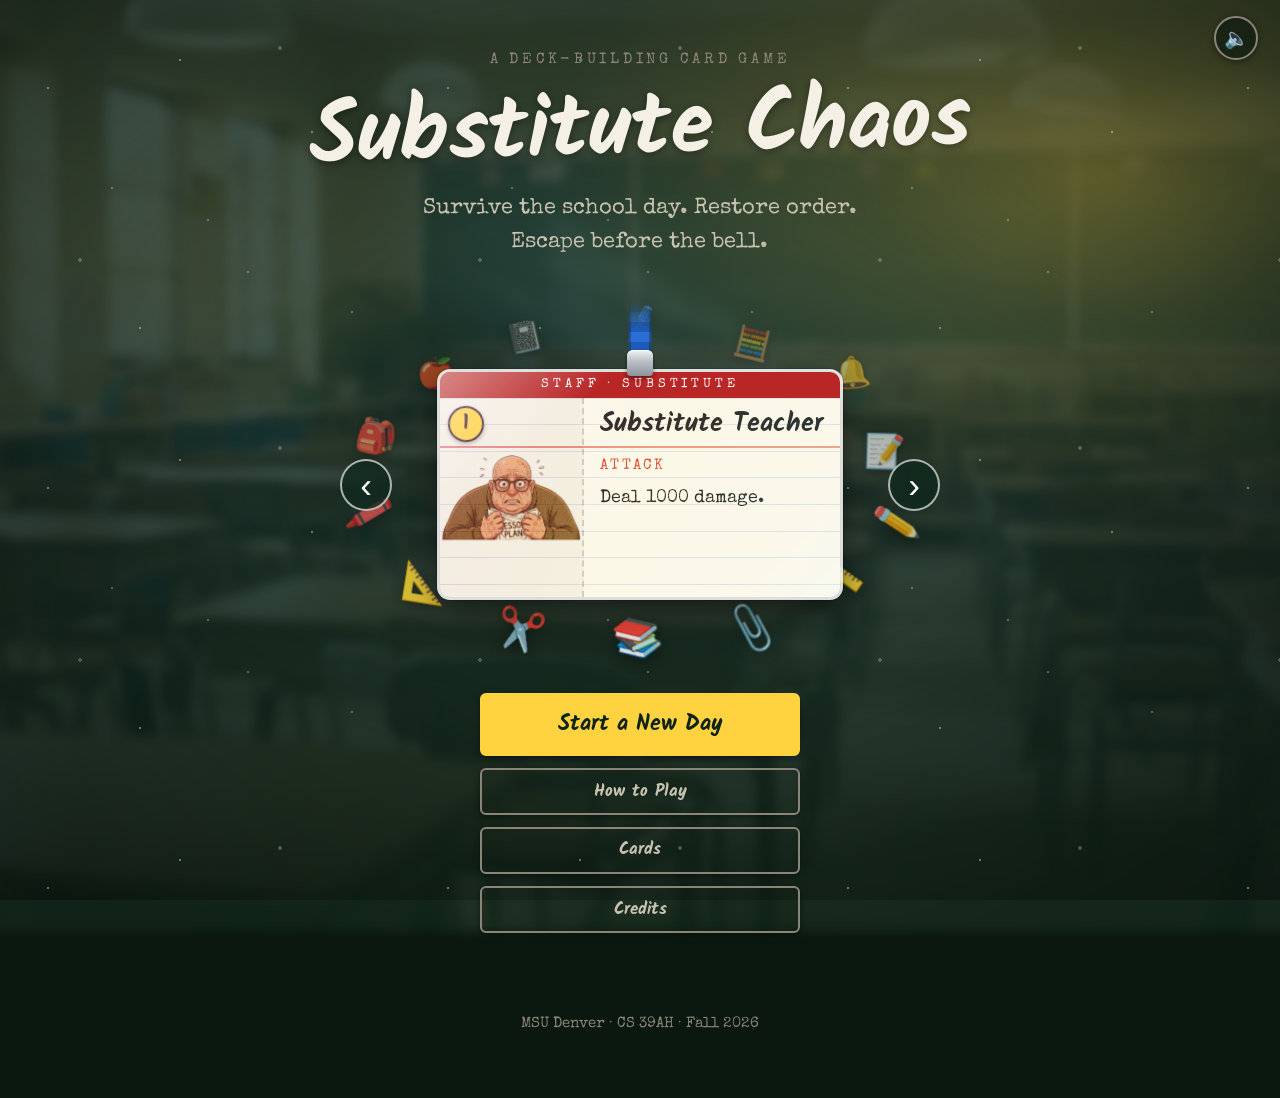
==== index.html @ af980207 "Made changes to different files for design purposes and add a readable tutorial for the user before " ====
<!DOCTYPE html>
<html lang="en">
<head>
    <meta charset="UTF-8">
    <meta name="viewport" content="width=device-width, initial-scale=1.0">
    <title>Substitute Chaos</title>
    <meta name="description" content="A school-themed deck-building card game. Survive the school day as a substitute teacher.">

    <link rel="preconnect" href="https://fonts.googleapis.com">
    <link rel="preconnect" href="https://fonts.gstatic.com" crossorigin>
    <link href="https://fonts.googleapis.com/css2?family=Special+Elite&family=Kalam:wght@400;700&display=swap" rel="stylesheet">

    <link rel="stylesheet" href="styles.css">
</head>
<body>

    <!--
        =============================================================
        SUBSTITUTE CHAOS — SPA SHELL
        =============================================================
        Single HTML file. The <main id="screen"> container holds the
        current screen. The title screen lives here by default; other
        screens are loaded from screens/<name>.html by js/main.js
        based on the URL hash (#cards, #combat, etc.).

        TEAMMATES: Don't edit index.html without team agreement.
        Screen content goes in screens/<yourscreen>.html.
        =============================================================
    -->

    <!-- Music volume (wired up in js/audio.js). Outside #screen so it stays on every screen. -->
    <div id="volume-control" class="volume-control">
        <button id="volume-toggle" class="volume-toggle" type="button"
                aria-label="Music volume" aria-expanded="false" aria-controls="volume-panel">🔉</button>

        <div id="volume-panel" class="volume-panel">
            <span id="music-volume-value" class="volume-panel__value">15%</span>
            <input id="music-volume" class="volume-panel__slider" type="range"
                   min="0" max="100" step="1" value="15" aria-label="Music volume">
            <span class="volume-panel__label">Music</span>
        </div>
    </div>

    <main id="screen">

        <!-- Default screen: title (entry point) -->
        <section class="title-screen">

            <div class="title-screen__header">
                <p class="title-screen__welcome">A Deck-Building Card Game</p>
                <h1 class="title-screen__brand">Substitute Chaos</h1>
                <p class="title-screen__subtitle">Survive the school day. Restore order. Escape before the bell.</p>
            </div>

            <div class="card-stage">
                <!-- Orbiting school supplies (filled in by js/ui/orbit.js) -->
                <div id="orbit" class="orbit" aria-hidden="true"></div>

                <!-- Previous staff -->
                <button id="teacher-prev"
                        class="teacher-selector__arrow teacher-selector__arrow--prev"
                        type="button"
                        aria-label="Previous staff member">
                    ‹
                </button>

                <!-- Staff card -->
                <div id="demo-card" class="card-slot"></div>

                <!-- Next staff -->
                <button id="teacher-next"
                        class="teacher-selector__arrow teacher-selector__arrow--next"
                        type="button"
                        aria-label="Next staff member">
                    ›
                </button>
            </div>

            <div class="title-screen__menu">
                <button id="btn-start" class="btn btn--primary">Start a New Day</button>
                <button id="btn-continue" class="btn" hidden>Continue Your Day</button>
                <button id="btn-how" class="btn btn--secondary">How to Play</button>
                <a href="#cards" class="btn btn--secondary">Cards</a>
                <button id="btn-credits" class="btn btn--secondary">Credits</button>
            </div>

            <div class="title-screen__footer">
                <p>MSU Denver · CS 39AH · Fall 2026</p>
            </div>

        </section>

    </main>

    <script src="js/content/cards.js"></script>
    <script src="js/content/credits.js"></script>
    <script src="js/content/days.js"></script>
    <script src="js/ui/card.js"></script>
    <script src="js/ui/tutorial.js"></script>   <!-- NEW: renders cards on the tutorial screen -->
    <script src="js/ui/orbit.js"></script>
    <script src="js/ui/map.js"></script>
    <script src="js/audio.js"></script>
    <script src="js/content/starter-cards.js"></script>
    <script src="js/content/enemies.js"></script>
    <script src="js/content/levels.js"></script>
    <script src="js/engine/combat.js"></script>
    <script src="js/ui/battle-fx.js"></script>
    <script src="js/ui/battle.js"></script>
    <script src="js/main.js"></script>
</body>
</html>
---- styles.css ----
/* =========================================================
   SUBSTITUTE CHAOS — SHARED THEME
   ========================================================= */

/* ---------- 1. DESIGN TOKENS ---------- */
:root {
    --color-bg-top:       #1e3a2b;
    --color-bg-bottom:    #0f2418;
    --color-chalk:        #f4f0e5;
    --color-chalk-dim:    #c8c2b0;
    --color-chalk-faint:  #8a8578;
    --color-accent:       #ffd23f;
    --color-danger:       #d94848;
    --color-good:         #6ec96e;

    --font-title:  'Kalam', 'Comic Sans MS', cursive;
    --font-body:   'Special Elite', 'Courier New', monospace;

    --size-brand:   clamp(3rem, 8vw, 5.5rem);
    --size-h2:      clamp(1.5rem, 3vw, 2rem);
    --size-lead:    clamp(1.125rem, 2vw, 1.375rem);
    --size-body:    1.0625rem;
    --size-small:   0.9375rem;

    --space-1: 0.25rem;
    --space-2: 0.5rem;
    --space-3: 0.75rem;
    --space-4: 1rem;
    --space-5: 1.5rem;
    --space-6: 2rem;
    --space-7: 3rem;

    --content-max: 720px;
    --radius: 6px;
    --radius-lg: 12px;

    --shadow-sm: 0 2px 6px rgba(0, 0, 0, 0.4);
    --shadow-md: 0 6px 20px rgba(0, 0, 0, 0.5);

    /* Where the chalkboard is in the classroom photo (used by the zoom) */
    --board-x: 64%;
    --board-y: 28%;
}

/* ---------- 2. BASE ---------- */
*,
*::before,
*::after {
    box-sizing: border-box;
}

body {
    margin: 0;
    min-height: 100vh;
    color: var(--color-chalk);
    font-family: var(--font-body);
    font-size: var(--size-body);
    line-height: 1.55;
    -webkit-font-smoothing: antialiased;

    position: relative;
    overflow-x: hidden;

    /* Base color under everything */
    background-color: #0a1810;
}

/* =========================================================
   CLASSROOM SCENE (pure CSS, no images)
   =========================================================
   Layer stack (bottom to top):
     body            → deep dark green base
     body::before    → chalkboard + warm light glow
     body::after     → chalk dust particles + vignette
     #screen content → title screen (sits above all layers)
   ========================================================= */

body::before {
    content: "";
    position: fixed;
    inset: 0;
    z-index: -2;
    background:
        /* Warm window glow, upper right — like afternoon sunlight through a window */
        radial-gradient(
            ellipse 60% 50% at 85% 20%,
            rgba(255, 210, 63, 0.35) 0%,
            rgba(255, 210, 63, 0.15) 30%,
            transparent 70%
        ),
        /* Softer secondary glow, upper left — bounced light */
        radial-gradient(
            ellipse 40% 40% at 15% 30%,
            rgba(255, 210, 63, 0.06) 0%,
            transparent 60%
        ),
        /* Chalkboard green tint over the photo (see-through so the classroom shows) */
        linear-gradient(
            180deg,
            rgba(30, 58, 43, 0.80) 0%,
            rgba(22, 48, 42, 0.84) 40%,
            rgba(15, 36, 24, 0.92) 100%
        ),
        /* The classroom photo, at the very bottom */
        url('graphics/title/classroom-bg.jpg');

    background-size: cover;
    background-repeat: no-repeat;

    /* Anchor the photo on its chalkboard, and zoom toward that same spot.
       This keeps the zoom aimed at the chalkboard on every screen size. */
    background-position: var(--board-x) var(--board-y);
    transform-origin: var(--board-x) var(--board-y);

    /* Blur the whole scene; scale up slightly so blurred edges don't show */
    filter: blur(5px);
    transform: scale(1.05);

    transition:
        transform 0.9s cubic-bezier(0.4, 0, 0.2, 1),
        filter 0.9s ease;
    will-change: transform;
}

/* Zoomed in on the chalkboard (Cards screen) */
body.scene--board::before {
    transform: scale(2.8) translateX(calc(var(--pan, 0) * -3%));
    filter: blur(9px);
}

body::after {
    content: "";
    position: fixed;
    inset: 0;
    z-index: -1;
    pointer-events: none;

    background:
        /* Chalk dust particles — tiny scattered dots */
        radial-gradient(1px 1px at 12% 22%, rgba(244, 240, 229, 0.4) 100%, transparent),
        radial-gradient(1px 1px at 28% 47%, rgba(244, 240, 229, 0.3) 100%, transparent),
        radial-gradient(1px 1px at 45% 15%, rgba(244, 240, 229, 0.4) 100%, transparent),
        radial-gradient(1px 1px at 62% 68%, rgba(244, 240, 229, 0.3) 100%, transparent),
        radial-gradient(1px 1px at 78% 33%, rgba(244, 240, 229, 0.4) 100%, transparent),
        radial-gradient(1px 1px at 88% 78%, rgba(244, 240, 229, 0.3) 100%, transparent),
        radial-gradient(1px 1px at 35% 82%, rgba(244, 240, 229, 0.4) 100%, transparent),
        radial-gradient(1px 1px at 52% 55%, rgba(244, 240, 229, 0.3) 100%, transparent),
        radial-gradient(2px 2px at 20% 65%, rgba(244, 240, 229, 0.25) 100%, transparent),
        radial-gradient(2px 2px at 70% 12%, rgba(244, 240, 229, 0.25) 100%, transparent),
        /* Vignette — darken the edges for a "spotlight on the title" effect */
        radial-gradient(
            ellipse at center,
            transparent 0%,
            transparent 40%,
            rgba(0, 0, 0, 0.35) 100%
        );

    background-size:
        400px 400px, 400px 400px, 400px 400px, 400px 400px,
        400px 400px, 400px 400px, 400px 400px, 400px 400px,
        400px 400px, 400px 400px,
        100% 100%;
}

img {
    max-width: 100%;
    height: auto;
    display: block;
}

h1, h2, h3 {
    font-family: var(--font-title);
    font-weight: 700;
    color: var(--color-chalk);
    line-height: 1.1;
    margin: 0 0 var(--space-4);
}

/* Make sure the hidden attribute always wins over .btn display rules */
[hidden] {
    display: none !important;
}

/* ---------- 3. LAYOUT ---------- */
#screen {
    width: 100%;
    max-width: var(--content-max);
    margin: 0 auto;
    padding: var(--space-7) var(--space-4);
}

/* ---------- 4. TITLE SCREEN ---------- */
.title-screen {
    text-align: center;
    display: grid;
    gap: var(--space-6);
    justify-items: center;
}

.title-screen__header {
    margin-bottom: var(--space-4);
}

.title-screen__welcome {
    font-family: var(--font-body);
    text-transform: uppercase;
    letter-spacing: 0.25em;
    color: var(--color-chalk-faint);
    font-size: var(--size-small);
    margin: 0 0 var(--space-3);
}

.title-screen__brand {
    font-family: var(--font-title);
    font-size: var(--size-brand);
    color: var(--color-chalk);
    letter-spacing: -0.01em;
    margin: 0 0 var(--space-3);
    transform: rotate(-1.5deg);
    text-shadow: 0 2px 8px rgba(0, 0, 0, 0.4);
}

.title-screen__subtitle {
    font-family: var(--font-body);
    font-size: var(--size-lead);
    color: var(--color-chalk-dim);
    max-width: 500px;
    margin: 0 auto;
}

.title-screen__menu {
    display: flex;
    flex-direction: column;
    gap: var(--space-3);
    width: 100%;
    max-width: 320px;
}

.title-screen__footer {
    color: var(--color-chalk-faint);
    font-size: var(--size-small);
    margin-top: var(--space-6);
}

/* ---------- 4b. CARD STAGE + ORBITING SUPPLIES ---------- */

/* Holds the card slot and the orbit. Extra vertical padding
   gives the orbit room so it doesn't run into the subtitle
   or the buttons. */
.card-stage {
    position: relative;
    width: 100%;
    display: flex;
    justify-content: center;
    padding-block: 4rem;
}

/* Empty placeholder where the demo card will go later */
.card-slot {
    position: relative;
    z-index: 1;
    width: 100%;
    max-width: 400px;
    aspect-ratio: 16 / 9;
    border: 2px dashed var(--color-chalk-faint);
    border-radius: var(--radius-lg);
    background: rgba(0, 0, 0, 0.25);
}

/* Zero-size anchor at the exact center of the stage.
   Every orbiting item is positioned relative to this point. */
.orbit {
    position: absolute;
    left: 50%;
    top: 50%;
    width: 0;
    height: 0;
    z-index: 0;
    pointer-events: none;
}

.orbit__item {
    position: absolute;
    left: 0;
    top: 0;
    font-size: clamp(1.5rem, 3vw, 2.25rem);
    line-height: 1;
    user-select: none;
    will-change: transform, opacity;
    filter: drop-shadow(0 3px 6px rgba(0, 0, 0, 0.45));
}

/* ---------- 5. BUTTONS ---------- */
.btn {
    display: inline-block;
    padding: var(--space-3) var(--space-5);
    background: transparent;
    color: var(--color-chalk);
    text-decoration: none;
    text-align: center;
    font-family: var(--font-title);
    font-weight: 700;
    font-size: var(--size-lead);
    border: 2px solid var(--color-chalk-dim);
    border-radius: var(--radius);
    cursor: pointer;
    box-shadow: var(--shadow-sm);
    transition: transform 0.15s ease, background 0.15s ease, border-color 0.15s ease;
}

.btn:hover,
.btn:focus-visible {
    transform: translateY(-2px);
    background: rgba(255, 255, 255, 0.05);
    border-color: var(--color-chalk);
    outline: none;
}

.btn--primary {
    background: var(--color-accent);
    color: var(--color-bg-bottom);
    border-color: var(--color-accent);
}

.btn--primary:hover,
.btn--primary:focus-visible {
    background: #ffdd66;
    border-color: #ffdd66;
    box-shadow: var(--shadow-md);
}

.btn--secondary {
    font-size: var(--size-body);
    padding: var(--space-2) var(--space-4);
    color: var(--color-chalk-dim);
    border-color: var(--color-chalk-faint);
}

/* ---------- 6. CARDS ---------- */

/* Once a card is in the slot, drop the dashed placeholder look */
.card-slot--filled {
    border: none;
    background: transparent;
}

/* Base card: a 3x5 index card */
.card {
    --card-paper: #fbf7ea;
    --card-ink:   #2a2a35;
    --card-line:  rgba(90, 130, 200, 0.22);
    --card-red:   rgba(217, 72, 72, 0.6);
    --card-type:  var(--color-chalk-faint);

    position: relative;
    width: 100%;
    height: 100%;
    display: grid;
    grid-template-columns: 36% 1fr;
    border-radius: var(--radius);
    overflow: hidden;
    color: var(--card-ink);
    text-align: left;

    background:
        /* Red header line under the card name */
        linear-gradient(
            to bottom,
            transparent 0,
            transparent var(--card-header-line, 3rem),
            var(--card-red) var(--card-header-line, 3rem),
            var(--card-red) calc(var(--card-header-line, 3rem) + 2px),
            transparent calc(var(--card-header-line, 3rem) + 2px)
        ),
        /* Faint blue ruled lines */
        repeating-linear-gradient(
            to bottom,
            transparent 0,
            transparent 1.6rem,
            var(--card-line) 1.6rem,
            var(--card-line) calc(1.6rem + 1px)
        ),
        var(--card-paper);

    box-shadow: var(--shadow-md);
    transform: rotate(-2deg);
    transition: transform 0.25s ease, box-shadow 0.25s ease;
}

.card:hover {
    transform: rotate(0deg) translateY(-6px);
    box-shadow: 0 14px 30px rgba(0, 0, 0, 0.55);
}

/* Type colors: each card type gets its own accent */
.card--attack { --card-type: var(--color-danger); }
.card--defense { --card-type: #4a7bd0; }
.card--skill { --card-type: #3f9a3f; }
.card--power { --card-type: #8a4fc7; }

/* Cost bubble — highlighter yellow circle in the corner */
.card__cost {
    position: absolute;
    top: var(--space-2);
    left: var(--space-2);
    z-index: 2;
    width: 2.25rem;
    height: 2.25rem;
    display: flex;
    align-items: center;
    justify-content: center;
    border-radius: 50%;
    background: var(--color-accent);
    color: var(--card-ink);
    font-family: var(--font-title);
    font-weight: 700;
    font-size: 1.25rem;
    border: 2px solid var(--card-ink);
    box-shadow: 0 2px 4px rgba(0, 0, 0, 0.3);
    transform: rotate(-8deg);
}

/* Art panel — left side */
.card__art {
    display: flex;
    align-items: center;
    justify-content: center;
    font-size: clamp(3rem, 9vw, 4.5rem);
    background: rgba(0, 0, 0, 0.04);
    border-right: 2px dashed rgba(42, 42, 53, 0.2);
}

/* Text body — right side */
.card__body {
    padding: var(--space-3) var(--space-4);
    display: flex;
    flex-direction: column;
}

.card__name {
    font-family: var(--font-title);
    font-size: clamp(1.25rem, 3.5vw, 1.6rem);
    color: var(--card-ink);
    line-height: 1.2;
    margin: 0 0 var(--space-3);
    min-height: 2rem;
}

.card__type {
    font-family: var(--font-body);
    font-size: var(--size-small);
    text-transform: uppercase;
    letter-spacing: 0.15em;
    color: var(--card-type);
    margin: 0 0 var(--space-2);
}

.card__description {
    font-family: var(--font-body);
    font-size: clamp(0.95rem, 2.5vw, 1.1rem);
    line-height: 1.6;
    margin: 0;
}

/* Card art images */
.card__art--image {
    padding: 0;
}

.card__image {
    width: 100%;
    height: 100%;
    object-fit: contain;

    /* Per-card adjustments set in cards.js (imageRotate, imageScale) */
    transform: rotate(var(--art-rotate, 0deg)) scale(var(--art-scale, 1));

    /* Makes any white background in the image disappear into the
       card paper. Harmless if the image is already transparent. */
    mix-blend-mode: multiply;
}

/* ----- Rarity ----- */

/* Uncommon: green card stock, thin green outline, soft glow */
.card--uncommon {
    --card-paper: #eaf6e6;
    --card-line:  rgba(70, 150, 70, 0.28);
    --rarity-color: #3f9a3f;

    box-shadow:
        0 0 0 3px var(--rarity-color),
        0 0 16px rgba(63, 154, 63, 0.45),
        var(--shadow-md);
}

.card--uncommon:hover {
    box-shadow:
        0 0 0 3px var(--rarity-color),
        0 0 40px rgba(63, 154, 63, 0.7),
        0 14px 30px rgba(0, 0, 0, 0.55);
}

/* Bigger glow in the pick-up view so it scales with the card */
.card-zoom .card--uncommon {
    box-shadow:
        0 0 0 5px var(--rarity-color),
        0 0 32px rgba(63, 154, 63, 0.55),
        var(--shadow-md);
}

/* Rare: blue card stock, blue edge glow */
.card--rare {
    --card-paper: #e6f0fc;
    --card-line:  rgba(60, 110, 200, 0.3);
    --rarity-color: #3a78e0;

    box-shadow:
        0 0 0 4px var(--rarity-color),
        0 0 28px rgba(58, 120, 224, 0.55),
        var(--shadow-md);
}

.card--rare:hover {
    box-shadow:
        0 0 0 4px var(--rarity-color),
        0 0 70px rgba(58, 120, 224, 0.8),
        0 14px 30px rgba(0, 0, 0, 0.55);
}

/* Bigger glow in the pick-up view so it scales with the card */
.card-zoom .card--rare {
    box-shadow:
        0 0 0 6px var(--rarity-color),
        0 0 56px rgba(58, 120, 224, 0.6),
        var(--shadow-md);
}

/* Legendary: gold card stock, big gold glow, gold shine sweep */
.card--legendary {
    --card-paper: #fff4d6;
    --card-line:  rgba(200, 150, 30, 0.3);
    --rarity-color: #e0a800;

    box-shadow:
        0 0 0 4px var(--rarity-color),
        0 0 34px rgba(255, 196, 0, 0.6),
        var(--shadow-md);
}

.card--legendary:hover {
    box-shadow:
        0 0 0 4px var(--rarity-color),
        0 0 80px rgba(255, 196, 0, 0.85),
        0 14px 30px rgba(0, 0, 0, 0.55);
}

/* Bigger glow in the pick-up view so it scales with the card */
.card-zoom .card--legendary {
    box-shadow:
        0 0 0 6px var(--rarity-color),
        0 0 68px rgba(255, 196, 0, 0.65),
        var(--shadow-md);
}

/* A streak of gold light slides across the card every few seconds */
.card--legendary::after {
    content: "";
    position: absolute;
    inset: 0;
    z-index: 1;
    pointer-events: none;
    background: linear-gradient(
        115deg,
        transparent 35%,
        rgba(255, 255, 255, 0.6) 48%,
        rgba(255, 220, 120, 0.4) 52%,
        transparent 65%
    );
    transform: translateX(-120%);
    animation: legendary-shine 4s ease-in-out infinite;
}

@keyframes legendary-shine {
    0%        { transform: translateX(-120%); }
    35%, 100% { transform: translateX(120%); }
}

/* Reduced motion: keep the gold look, skip the shine */
@media (prefers-reduced-motion: reduce) {
    .card--legendary::after {
        display: none;
    }
}

/* Enemy: red card stock, thin red outline, soft glow */
.card--enemy {
    --card-paper: #af8884;
    --card-line:  rgba(70, 150, 70, 0.28);
    --rarity-color: #a82020;

    box-shadow:
        0 0 0 3px var(--rarity-color),
        0 0 16px rgba(175, 28, 2, 0.45),
        var(--shadow-md);
}

.card--enemy:hover {
    box-shadow:
        0 0 0 3px var(--rarity-color),
        0 0 40px rgba(247, 10, 10, 0.7),
        0 14px 30px rgba(0, 0, 0, 0.55);
}

/* Bigger glow in the pick-up view so it scales with the card */
.card-zoom .card--enemy {
    box-shadow:
        0 0 0 5px var(--rarity-color),
        0 0 32px rgba(236, 3, 3, 0.836),
        var(--shadow-md);
}

/* Star sticker in the corner (uses each rarity's color) */
.card__rarity {
    position: absolute;
    right: var(--space-2);
    bottom: var(--space-2);
    z-index: 2;
    width: 1.9rem;
    height: 1.9rem;
    display: flex;
    align-items: center;
    justify-content: center;
    border-radius: 50%;
    background: radial-gradient(
        circle at 30% 25%,
        rgba(255, 255, 255, 0.55) 0,
        rgba(255, 255, 255, 0.55) 6%,
        var(--rarity-color, #888) 35%
    );
    text-shadow: 0 1px 2px rgba(0, 0, 0, 0.5);
    color: #ffffff;
    font-size: 1rem;
    line-height: 1;
    box-shadow:
        inset 0 -2px 3px rgba(0, 0, 0, 0.3),
        0 2px 4px rgba(0, 0, 0, 0.35);
    transform: rotate(12deg);
}

/* Bigger sticker in the pick-up view */
.card-zoom .card__rarity {
    width: 2.6rem;
    height: 2.6rem;
    font-size: 1.4rem;
}

/* ---------- 6b. HERO CARD (title screen) ---------- */

/* Wrapper so the lanyard and clip can hang outside the card */
.hero-badge {
    position: relative;
    width: 100%;
    height: 100%;
}

/* Striped lanyard running up and fading into the dark */
.hero-badge::before {
    content: "";
    position: absolute;
    left: 50%;
    bottom: calc(100% + 6px);
    width: 22px;
    height: 4rem;
    transform: translateX(-50%);
    background: repeating-linear-gradient(
        to bottom,
        #1e5bb8 0,
        #1e5bb8 10px,
        #2a6fd6 10px,
        #2a6fd6 20px
    );
    border-left: 2px solid rgba(0, 0, 0, 0.25);
    border-right: 2px solid rgba(0, 0, 0, 0.25);
    -webkit-mask-image: linear-gradient(to top, #000 55%, transparent);
    mask-image: linear-gradient(to top, #000 55%, transparent);
}

/* Metal lanyard clip */
.hero-badge::after {
    content: "";
    position: absolute;
    left: 50%;
    top: -22px;
    z-index: 5;
    width: 26px;
    height: 26px;
    transform: translateX(-50%);
    border-radius: 6px 6px 4px 4px;
    background: linear-gradient(180deg, #f2f2f2 0%, #b9bec6 45%, #8d939c 100%);
    box-shadow:
        inset 0 1px 0 rgba(255, 255, 255, 0.8),
        0 2px 4px rgba(0, 0, 0, 0.45);
}

/* Teacher Selector */
.teacher-selector__arrow {
    position: absolute;
    top: 50%;
    z-index: 10;

    width: 52px;
    height: 52px;

    border: 2px solid rgba(255, 255, 255, 0.65);
    border-radius: 50%;

    background: rgba(15, 40, 30, 0.75);
    color: #fff;

    font-size: 2.2rem;
    line-height: 1;
    cursor: pointer;

    display: flex;
    align-items: center;
    justify-content: center;

    transform: translateY(-50%);

    transition:
        transform 0.15s ease,
        background 0.15s ease;
}

.teacher-selector__arrow--prev {
    left: 50%;
    margin-left: -300px;
}

.teacher-selector__arrow--next {
    left: 50%;
    margin-left: 248px;
}

.teacher-selector__arrow:hover {
    transform: translateY(-50%) scale(1.1);
    background: rgba(255, 210, 65, 0.9);
    color: #1c2a20;
}

.teacher-selector__arrow:active {
    transform: translateY(-50%) scale(0.95);
}
/* The badge itself: hangs straight, white laminate edge */
.card--hero {
    --card-header-line: 4.6rem;   /* red line sits lower, below the strip */

    padding-top: 1.6rem;           /* room for the STAFF strip */
    transform: none;
    border-radius: 10px;
    box-shadow:
        0 0 0 3px rgba(255, 255, 255, 0.85),
        0 0 0 4px rgba(0, 0, 0, 0.15),
        0 10px 28px rgba(0, 0, 0, 0.55);
}

.card--hero:hover {
    transform: translateY(-4px);
    box-shadow:
        0 0 0 3px rgba(255, 255, 255, 0.95),
        0 0 0 4px rgba(0, 0, 0, 0.15),
        0 18px 36px rgba(0, 0, 0, 0.6);
}

/* STAFF · SUBSTITUTE strip across the top */
.card__badge-strip {
    position: absolute;
    top: 0;
    left: 0;
    right: 0;
    z-index: 3;
    height: 1.6rem;
    display: flex;
    align-items: center;
    justify-content: center;
    background: linear-gradient(180deg, #c62828 0%, #9e1f1f 100%);
    color: #ffffff;
    font-family: var(--font-body);
    font-size: 0.8rem;
    letter-spacing: 0.3em;
    text-transform: uppercase;
}

/* Move the cost bubble below the strip */
.card--hero .card__cost {
    top: calc(1.6rem + var(--space-2));
}

/* Holographic foil: a rainbow sheen drifting across the card */
.card--hero::after {
    content: "";
    position: absolute;
    inset: 0;
    z-index: 2;
    pointer-events: none;
    background: linear-gradient(
        115deg,
        rgba(255, 80, 160, 0.35),
        rgba(255, 210, 80, 0.35),
        rgba(80, 255, 190, 0.35),
        rgba(80, 170, 255, 0.35),
        rgba(190, 90, 255, 0.35),
        rgba(255, 80, 160, 0.35)
    );
    background-size: 300% 100%;
    mix-blend-mode: overlay;
    opacity: 0.7;
    animation: foil-shift 7s linear infinite;
}

.card--hero:hover::after {
    opacity: 1;
    animation-duration: 3s;
}

@keyframes foil-shift {
    from { background-position: 0% 50%; }
    to   { background-position: 150% 50%; }
}

/* Laminate gloss: shine on the top-left corner, softer on the bottom-right */
.card--hero::before {
    content: "";
    position: absolute;
    inset: 0;
    z-index: 4;
    pointer-events: none;
    border-radius: inherit;
    background:
        linear-gradient(135deg, rgba(255, 255, 255, 0.45) 0%, rgba(255, 255, 255, 0) 28%),
        linear-gradient(315deg, rgba(255, 255, 255, 0.18) 0%, rgba(255, 255, 255, 0) 20%);
}

/* Reduced motion: keep the foil, stop it drifting */
@media (prefers-reduced-motion: reduce) {
    .card--hero::after {
        animation: none;
    }
}

/* ---------- 7. CARDS SCREEN ---------- */

/* The Cards screen gets more width than the title screen */
#screen[data-screen="cards"] {
    max-width: 1300px;
}

.cards-screen {
    display: flex;
    flex-direction: column;
    gap: var(--space-4);
}

.cards-screen__back {
    align-self: flex-start;
    color: var(--color-chalk-dim);
    font-size: var(--size-small);
    text-decoration: none;
}

.cards-screen__back:hover {
    color: var(--color-chalk);
}

/* "Cards" title and tabs sit on the wall above the boards */
.cards-screen__header {
    text-align: center;
}

.cards-screen__title {
    font-size: clamp(2.25rem, 5vw, 3.5rem);
    color: rgba(244, 240, 229, 0.92);
    text-shadow: 0 2px 8px rgba(0, 0, 0, 0.4);
    margin: 0;
    transform: rotate(-1.5deg);
}

/* The window the boards slide behind. Clips left/right only,
   so the boards' shadows still show underneath. */
.board-viewport {
    --board-gap: 4rem;
    overflow-x: clip;
    padding-bottom: var(--space-5);
}

/* All four boards in a row; --board-index (set by main.js)
   picks which one is in view */
.board-track {
    display: flex;
    align-items: flex-start;
    gap: var(--board-gap);
    transform: translateX(
        calc(var(--board-index, 0) * -1 * (100% + var(--board-gap)))
    );
    transition: transform 0.7s cubic-bezier(0.65, 0, 0.35, 1);
}

.board-track .chalkboard {
    flex: 0 0 100%;
    min-width: 0;
}

/* Each board's name is written in its rarity color */
.chalkboard[data-rarity="uncommon"]  .chalkboard__title { color: #9be09b; }
.chalkboard[data-rarity="rare"]      .chalkboard__title { color: #9cc3ff; }
.chalkboard[data-rarity="legendary"] .chalkboard__title { color: #ffd966; }

/* ----- The chalkboard -----
   border-image slices the photo into 9 pieces so the wood frame
   and chalk tray are never cropped, no matter the screen size.

   The four --slice numbers are the frame thickness in the ORIGINAL
   image's pixels (top, right, bottom, left). If the wood looks cut
   off, or wood shows up inside the slate, nudge these numbers.
   --frame scales how thick the frame is drawn on screen. */
.chalkboard {
    --slice-top: 32;
    --slice-right: 36;
    --slice-bottom: 84;
    --slice-left: 39;
    --frame: 0.7;

    border-style: solid;
    border-width:
        calc(var(--slice-top) * 1px * var(--frame))
        calc(var(--slice-right) * 1px * var(--frame))
        calc(var(--slice-bottom) * 1px * var(--frame))
        calc(var(--slice-left) * 1px * var(--frame));

    border-image-source: url('graphics/screens/chalkboard.jpg');
    border-image-slice:
        var(--slice-top) var(--slice-right) var(--slice-bottom) var(--slice-left) fill;
    border-image-repeat: stretch;

    padding: var(--space-6) var(--space-6) var(--space-5);
    text-align: center;

    /* Board casts a shadow on the wall behind it */
    filter: drop-shadow(0 12px 24px rgba(0, 0, 0, 0.5));
}

/* "Cards" written in chalk */
.chalkboard__title {
    font-family: var(--font-title);
    font-size: clamp(2.25rem, 5vw, 3.5rem);
    color: rgba(244, 240, 229, 0.9);
    text-shadow:
        0 0 1px rgba(255, 255, 255, 0.6),
        0 0 8px rgba(255, 255, 255, 0.15);
    margin: 0 0 var(--space-2);
    transform: rotate(-1.5deg);
}

.chalkboard__subtitle {
    color: rgba(244, 240, 229, 0.65);
    font-size: var(--size-small);
    margin: 0;
}

/* Rarity tabs written in chalk across the board */
.chalkboard__tabs {
    display: flex;
    flex-wrap: wrap;
    justify-content: center;
    gap: var(--space-2) var(--space-5);
    margin-top: var(--space-5);
}

.board-tab {
    --tab-color: rgba(244, 240, 229, 0.95);

    background: none;
    border: none;
    border-bottom: 3px solid transparent;
    padding: var(--space-1) var(--space-2);
    cursor: pointer;

    font-family: var(--font-title);
    font-weight: 700;
    font-size: clamp(1.1rem, 2.2vw, 1.4rem);
    color: rgba(244, 240, 229, 0.5);

    transition: color 0.2s ease, border-color 0.2s ease;
}

/* Each tab lights up in its rarity color */
.board-tab[data-rarity="uncommon"]  { --tab-color: #7fd07f; }
.board-tab[data-rarity="rare"]      { --tab-color: #7fb0ff; }
.board-tab[data-rarity="legendary"] { --tab-color: #ffd23f; }

.board-tab:hover,
.board-tab:focus-visible {
    color: var(--tab-color);
    outline: none;
}

/* ----- Cards slamming onto a board after a slide -----
   Each card waits for the slide to finish, then drops in order.
   "backwards" keeps each card hidden above the board until its
   turn, then hands control back so hover still works after. */
.chalkboard.is-dealing .board-slot .card {
    animation: card-slam 0.45s cubic-bezier(0.3, 0, 0.5, 1) backwards;
    animation-delay: calc(0.45s + var(--deal-order, 0) * 0.12s);
}

@keyframes card-slam {
    0% {
        opacity: 0;
        transform: translateY(-140px) scale(1.25) rotate(-6deg);
    }
    60% {
        opacity: 1;
        transform: translateY(0) scale(1) rotate(0deg);
    }
    75% {
        transform: scale(1.04, 0.94);   /* squash on impact */
    }
    100% {
        transform: none;
    }
}

/* Puff of chalk dust behind each card as it lands */
.chalkboard.is-dealing .card-slot--filled::after {
    content: "";
    position: absolute;
    inset: -12%;
    z-index: -1;
    border-radius: 50%;
    background: radial-gradient(
        ellipse at center,
        rgba(244, 240, 229, 0.45) 0%,
        rgba(244, 240, 229, 0.15) 45%,
        transparent 70%
    );
    pointer-events: none;
    opacity: 0;
    animation: dust-puff 0.6s ease-out both;
    animation-delay: calc(0.72s + var(--deal-order, 0) * 0.12s);
}

@keyframes dust-puff {
    0%   { opacity: 0;    transform: scale(0.6); }
    15%  { opacity: 0.9; }
    100% { opacity: 0;    transform: scale(1.35); }
}

.board-tab--active {
    color: var(--tab-color);
    border-bottom-color: var(--tab-color);
    text-shadow: 0 0 6px rgba(255, 255, 255, 0.25);
}


/* Slots laid out on the slate: 3 on top, 2 centered below */
.chalkboard__cards {
    display: flex;
    flex-wrap: wrap;
    justify-content: center;
    gap: var(--space-6) var(--space-5);
    margin-top: var(--space-6);
    padding-bottom: var(--space-4);
}

/* Empty slot drawn in chalk */
.board-slot {
    width: min(100%, 340px);
    flex: 0 0 auto;
    border-color: rgba(244, 240, 229, 0.45);
    background: rgba(255, 255, 255, 0.03);
    transform: rotate(var(--tilt, 0deg));
}

/* A magnet holding each slot to the board */
.board-slot::before {
    content: "";
    position: absolute;
    top: -10px;
    left: 50%;
    z-index: 2;
    width: 20px;
    height: 20px;
    border-radius: 50%;
    background: radial-gradient(
        circle at 35% 30%,
        rgba(255, 255, 255, 0.65) 0,
        rgba(255, 255, 255, 0.65) 15%,
        var(--magnet, #c62828) 45%
    );
    box-shadow:
        inset 0 -3px 4px rgba(0, 0, 0, 0.35),
        0 3px 5px rgba(0, 0, 0, 0.45);
    transform: translateX(-50%);
}

/* Each slot gets its own tilt and magnet color (pattern repeats every 5) */
.board-slot:nth-child(5n + 1) { --tilt: -2deg;   --magnet: #c62828; }
.board-slot:nth-child(5n + 2) { --tilt: 1.5deg;  --magnet: #1e5bb8; }
.board-slot:nth-child(5n + 3) { --tilt: -1deg;   --magnet: #e0a800; }
.board-slot:nth-child(5n + 4) { --tilt: 2deg;    --magnet: #2e7d32; }
.board-slot:nth-child(5n + 5) { --tilt: -1.5deg; --magnet: #c62828; }

/* Cards pinned on the board: smaller text to fit the smaller slots.
   The slot is already tilted, so the card itself sits straight. */
.board-slot .card {
    transform: none;
}

.board-slot .card:hover {
    transform: translateY(-4px);
}

.board-slot .card__art {
    font-size: 3.5rem;
}

.board-slot .card__body {
    padding: var(--space-2) var(--space-3);
}

.board-slot .card__name {
    font-size: 1.35rem;
    min-height: 0;
    margin-bottom: var(--space-2);
}

.board-slot .card__type {
    font-size: 0..8rem;
    margin-bottom: var(--space-1);
}

.board-slot .card__description {
    font-size: 1rem;
    line-height: 1.45;
}

.board-slot .card__cost {
    width: 1.9rem;
    height: 1.9rem;
    font-size: 1.05rem;
}

/* Cards on the board can be clicked to pick them up */
.board-slot .card {
    cursor: zoom-in;
}

/* ----- Picked-up card: big view in the center of the screen ----- */
.card-zoom {
    position: fixed;
    inset: 0;
    z-index: 100;
    display: flex;
    flex-direction: column;
    align-items: center;
    justify-content: center;
    gap: var(--space-4);
    padding: var(--space-4);
    background: rgba(5, 15, 10, 0.7);
    backdrop-filter: blur(3px);
    cursor: zoom-out;
    animation: fade-in 0.2s ease both;
}

.card-zoom__frame {
    width: min(92vw, 600px);
    aspect-ratio: 16 / 9;
    animation: card-pop 0.25s cubic-bezier(0.2, 0.8, 0.2, 1.2) both;
}

.card-zoom__hint {
    color: var(--color-chalk-dim);
    font-size: var(--size-small);
    margin: 0;
}

/* Bigger text to match the bigger card */
.card-zoom .card__art {
    font-size: 5rem;
}

.card-zoom .card__name {
    font-size: 1.8rem;
}

.card-zoom .card__type {
    font-size: 1rem;
}

.card-zoom .card__description {
    font-size: 1.3rem;
}

.card-zoom .card__cost {
    width: 2.75rem;
    height: 2.75rem;
    font-size: 1.5rem;
}

@keyframes card-pop {
    from { transform: scale(0.6); opacity: 0; }
    to   { transform: scale(1);   opacity: 1; }
}

/* ---------- 8. SCREEN TRANSITIONS ---------- */

/* Whole-screen fade (used when leaving the title screen) */
#screen {
    transition: opacity 0.2s ease;
}

#screen.is-fading {
    opacity: 0;
}

/* Title screen fades in whenever it appears */
.title-screen {
    animation: fade-in 0.35s ease both;
}

/* Chalkboard grows out of the classroom's chalkboard.
   --from-x / --from-y are set by main.js so it starts right
   where the chalkboard is in the photo. */
/* The room starts zooming first; the board follows 0.4s later */
.board-viewport {
    animation: board-in 0.7s cubic-bezier(0.2, 0.7, 0.2, 1) 0.4s both;
}

/* Board content, header, and the back link fade in last */
.chalkboard > *,
.cards-screen__header,
.cards-screen__back {
    animation: fade-in 0.35s ease 0.95s both;
}

/* Leaving the Cards screen: boards shrink back into the room */
.cards-screen--leaving .board-viewport {
    animation: board-out 0.45s ease-in both;
}

.cards-screen--leaving .chalkboard > *,
.cards-screen--leaving .cards-screen__header,
.cards-screen--leaving .cards-screen__back {
    animation: fade-out 0.15s ease both;
}

@keyframes fade-in {
    from { opacity: 0; }
    to   { opacity: 1; }
}

@keyframes fade-out {
    from { opacity: 1; }
    to   { opacity: 0; }
}

@keyframes board-in {
    from {
        opacity: 0;
        transform: translate(var(--from-x, 0px), var(--from-y, 0px)) scale(0.3);
    }
    to {
        opacity: 1;
        transform: translate(0, 0) scale(1);
    }
}

@keyframes board-out {
    from {
        opacity: 1;
        transform: translate(0, 0) scale(1);
    }
    to {
        opacity: 0;
        transform: translate(var(--from-x, 0px), var(--from-y, 0px)) scale(0.3);
    }
}

/* ---------- 9. CREDITS SCREEN ---------- */

#screen[data-screen="credits"] {
    max-width: 820px;
}

.credits-screen {
    display: flex;
    flex-direction: column;
    gap: var(--space-4);
    animation: fade-in 0.35s ease both;
}

/* Brown clipboard with a metal clip at the top */
.clipboard {
    position: relative;
    padding: 3.25rem 1.25rem 1.25rem;
    background: linear-gradient(135deg, #8a5a2b 0%, #6e4520 60%, #5a3818 100%);
    border-radius: 14px;
    box-shadow:
        inset 0 0 0 2px rgba(0, 0, 0, 0.25),
        0 14px 30px rgba(0, 0, 0, 0.55);
    transform: rotate(-0.8deg);
}

.clipboard::before {
    content: "";
    position: absolute;
    top: -14px;
    left: 50%;
    z-index: 2;
    width: 150px;
    height: 46px;
    transform: translateX(-50%);
    border-radius: 10px 10px 6px 6px;
    background: linear-gradient(180deg, #f2f2f2 0%, #b9bec6 45%, #8d939c 100%);
    box-shadow:
        inset 0 1px 0 rgba(255, 255, 255, 0.8),
        0 3px 6px rgba(0, 0, 0, 0.45);
}

/* The attendance sheet: ruled paper with a red margin line */
.attendance {
    --paper: #fbf7ea;
    --ink:   #2a2a35;
    --line:  rgba(90, 130, 200, 0.22);
    --red:   rgba(217, 72, 72, 0.6);

    position: relative;
    padding: var(--space-6) var(--space-5) var(--space-6) 4rem;
    border-radius: 4px;
    color: var(--ink);
    text-align: left;
    background:
        linear-gradient(
            to right,
            transparent 3rem,
            var(--red) 3rem,
            var(--red) calc(3rem + 2px),
            transparent calc(3rem + 2px)
        ),
        repeating-linear-gradient(
            to bottom,
            transparent 0,
            transparent 1.9rem,
            var(--line) 1.9rem,
            var(--line) calc(1.9rem + 1px)
        ),
        var(--paper);
    box-shadow: 0 2px 6px rgba(0, 0, 0, 0.3);
}

.attendance__heading {
    font-family: var(--font-title);
    font-size: clamp(1.8rem, 4vw, 2.5rem);
    color: var(--ink);
    margin: 0;
}

.attendance__meta {
    display: flex;
    flex-wrap: wrap;
    gap: var(--space-2) var(--space-5);
    font-size: var(--size-small);
    color: #555;
    margin: var(--space-2) 0 var(--space-5);
}

.attendance__meta strong {
    color: var(--ink);
}

/* Roster table */
.attendance__table {
    width: 100%;
    border-collapse: collapse;
    margin-bottom: var(--space-6);
}

.attendance__table th {
    font-family: var(--font-body);
    font-size: 0.8rem;
    text-transform: uppercase;
    letter-spacing: 0.12em;
    color: #666;
    text-align: left;
    padding: var(--space-2);
    border-bottom: 2px solid var(--ink);
}

.attendance__table td {
    padding: var(--space-3) var(--space-2);
    border-bottom: 1px dashed rgba(42, 42, 53, 0.25);
    vertical-align: top;
}

.attendance__num {
    width: 2rem;
    color: #888;
}

.attendance__name {
    font-family: var(--font-title);
    font-size: 1.25rem;
    white-space: nowrap;
}

.attendance__present {
    width: 4rem;
    text-align: center;
}

/* Red-pen check marks that pop in one at a time */
.attendance__check {
    display: inline-block;
    font-family: var(--font-title);
    font-size: 1.8rem;
    line-height: 1;
    color: #c62828;
    transform: rotate(-8deg);

    /* The delay for each check is set in main.js (CHECK_TIMING) */
    animation: check-in 0.45s cubic-bezier(0.2, 0.8, 0.2, 1.4) both;
}

@keyframes check-in {
    from {
        opacity: 0;
        transform: rotate(-8deg) scale(2.2);
    }
    to {
        opacity: 1;
        transform: rotate(-8deg) scale(1);
    }
}

/* Credit sections under the roster */
.attendance__section {
    margin-bottom: var(--space-5);
}

.attendance__section-title {
    font-family: var(--font-title);
    font-size: 1.4rem;
    color: var(--ink);
    margin: 0;
}

.attendance__section-subtitle {
    font-size: var(--size-small);
    color: #777;
    margin: 0 0 var(--space-2);
}

.attendance__list {
    list-style: none;
    margin: 0;
    padding: 0;
}

.attendance__list li {
    padding: var(--space-1) 0;
    line-height: 1.6;
}

/* Teacher's signature in blue pen */
.attendance__signature {
    margin: var(--space-6) 0 0;
    text-align: right;
    font-size: var(--size-small);
    color: #555;
}

.attendance__signature span {
    display: inline-block;
    margin-left: var(--space-2);
    padding: 0 var(--space-4);
    border-bottom: 1px solid var(--ink);
    font-family: var(--font-title);
    font-size: 1.6rem;
    color: #1e5bb8;
    transform: rotate(-4deg);
}

/* ---------- 10. MUSIC VOLUME ---------- */

/* Speaker button with the slider hanging below it */
.volume-control {
    position: fixed;
    top: var(--space-4);
    right: var(--space-4);
    z-index: 150;
    display: flex;
    flex-direction: column;
    align-items: center;
}

.volume-toggle {
    width: 2.75rem;
    height: 2.75rem;
    display: flex;
    align-items: center;
    justify-content: center;
    padding: 0;
    border-radius: 50%;
    border: 2px solid var(--color-chalk-faint);
    background: rgba(10, 24, 16, 0.6);
    color: var(--color-chalk);
    font-size: 1.25rem;
    cursor: pointer;
    box-shadow: var(--shadow-sm);
    transition: transform 0.15s ease, border-color 0.15s ease;
}

.volume-toggle:hover,
.volume-toggle:focus-visible,
.volume-control.is-open .volume-toggle {
    transform: scale(1.08);
    border-color: var(--color-chalk);
    outline: none;
}

/* The drop-down panel, hidden until the button is clicked */
.volume-panel {
    display: flex;
    flex-direction: column;
    align-items: center;
    gap: var(--space-2);
    margin-top: var(--space-2);
    padding: var(--space-3) var(--space-2);
    background: rgba(10, 24, 16, 0.85);
    border: 2px solid var(--color-chalk-faint);
    border-radius: 999px;
    box-shadow: var(--shadow-md);

    opacity: 0;
    visibility: hidden;
    pointer-events: none;
    transform: translateY(-8px) scaleY(0.6);
    transform-origin: top center;
    transition:
        opacity 0.2s ease,
        transform 0.2s ease,
        visibility 0s linear 0.2s;
}

.volume-control.is-open .volume-panel {
    opacity: 1;
    visibility: visible;
    pointer-events: auto;
    transform: none;
    transition:
        opacity 0.2s ease,
        transform 0.2s ease,
        visibility 0s;
}

.volume-panel__value,
.volume-panel__label {
    font-size: 0.75rem;
    color: var(--color-chalk-dim);
}

/* Vertical slider: top is loudest */
.volume-panel__slider {
    writing-mode: vertical-lr;
    direction: rtl;
    width: 1.5rem;
    height: 8rem;
    margin: 0;
    cursor: pointer;
    accent-color: var(--color-accent);
}


/* ---------- RESPONSIVE ---------- */
@media (max-width: 600px) {
    #screen {
        padding: var(--space-5) var(--space-3);
    }

    .card-stage {
        padding-block: 3rem;
    }

    .chalkboard {
        --frame: 0.45;
        padding: var(--space-5) var(--space-3) var(--space-4);
    }

    .board-slot {
        width: min(100%, 300px);
    }

    .attendance {
        padding: var(--space-5) var(--space-3) var(--space-5) 3.5rem;
    }

    .attendance__name {
        white-space: normal;
    }

}

@media (prefers-reduced-motion: reduce) {
    *,
    *::before,
    *::after {
        transition-duration: 0.01ms !important;
        animation-duration: 0.01ms !important;
        animation-delay: 0s !important;
    }
}

/* ==========================================================
   DAY MAP SCREEN  (screens/map.html)
   The whiteboard picture is the background of .day-path. Each
   node (.day-node) is an invisible oval placed over its station
   using the x/y percentages in js/content/days.js. Nodes are
   built by SC.buildDayPath() in js/ui/map.js.

   Colors here are "marker" colors for the whiteboard:
   blue = current, green = done, red = boss, gray = locked.
   ========================================================== */

/* --- Page layout: back link, heading, then the map --- */
.map-screen {
    display: flex;
    flex-direction: column;
    gap: var(--space-4);
    max-width: 900px;       /* the image is 700px wide, so much larger looks soft */
    margin: 0 auto;
}

.map-screen__back {
    align-self: flex-start;
    color: var(--color-chalk-dim);
    font-size: var(--size-small);
    text-decoration: none;
}

.map-screen__header { text-align: center; }

.map-screen__subtitle {
    color: var(--color-chalk-dim);
    font-size: var(--size-small);
    margin-top: var(--space-2);
}

/* --- The map: whiteboard sits directly on the classroom backdrop,
   like the chalkboards on the Cards screen. aspect-ratio must match
   the image (700 x 492) so the percentage positions line up. --- */
.day-path {
    position: relative;
    width: 100%;
    aspect-ratio: 700 / 492;
    margin: 0;
    padding: 0;
    list-style: none;
}

/* The picture lives on ::before so the drop shadow follows the board's
   shape without also putting a shadow on the node buttons and tags. */
.day-path::before {
    content: '';
    position: absolute;
    inset: 0;
    background: url('graphics/screens/day-map.png') center / 100% 100% no-repeat;
    filter: drop-shadow(0 12px 24px rgba(0, 0, 0, 0.5));   /* same shadow as .chalkboard */
}

/* --- One node: an invisible oval over a station on the board ---
   left/top come from `pos` in days.js (set by map.js).
   width/height are % of the whole map; the stations are ovals,
   so they are sized separately instead of using aspect-ratio. */
.day-node {
    position: absolute;
    width: 18%;
    height: 31.3%;
    transform: translate(-50%, -50%);   /* so left/top mark the oval's center */
}

.day-node__button {
    position: relative;
    width: 100%;
    height: 100%;
    padding: 0;
    background: transparent;
    border: 3px solid transparent;
    border-radius: 50%;
    color: #2b2b2b;
    font-family: var(--font-body);
    cursor: not-allowed;
    transition: transform 0.2s ease, border-color 0.2s ease, background 0.2s ease;
}

/* The emoji is hidden because the drawing already shows each room */
.day-node__icon { display: none; }

/* Name tag that straddles the bottom edge of the oval.
   max-width + wrapping keeps long names from overlapping their neighbors. */
.day-node__label {
    position: absolute;
    left: 50%;
    top: 100%;
    transform: translate(-50%, -50%);
    width: max-content;
    max-width: 120%;
    padding: 1px 6px;
    background: #fff;
    border: 1.5px solid #2b2b2b;
    border-radius: 12px;
    font-size: clamp(0.5rem, 1.1vw, 0.8rem);
    line-height: 1.15;
    text-align: center;
    white-space: normal;
}

/* --- Node states (day-node--<state> is set in map.js) --- */

/* Locked: grayed-out oval with a lock */
.day-node--locked .day-node__button { background: rgba(225, 225, 225, 0.72); }

.day-node--locked .day-node__button::after {
    content: '🔒';
    position: absolute;
    inset: 0;
    display: flex;
    align-items: center;
    justify-content: center;
    font-size: clamp(1rem, 3vw, 2rem);
}

/* Complete: green ring with a check mark in the corner */
.day-node--complete .day-node__button { border-color: #2e9e4f; }

.day-node--complete .day-node__button::after {
    content: '✓';
    position: absolute;
    top: 4%;
    right: 4%;
    width: 1.6rem;
    height: 1.6rem;
    display: flex;
    align-items: center;
    justify-content: center;
    background: #2e9e4f;
    color: #fff;
    border-radius: 50%;
    font-weight: 700;
}

/* Current: pulsing blue ring, clickable */
.day-node--current .day-node__button {
    border-color: #1f5fbf;
    cursor: pointer;
    animation: day-node-pulse 1.8s ease-in-out infinite;
}

.day-node--current .day-node__button:hover,
.day-node--current .day-node__button:focus-visible {
    transform: scale(1.04);
}

/* Boss node: red ring when it's the current one */
.day-node--boss.day-node--current .day-node__button {
    border-color: #d93025;
    animation-name: day-node-pulse-boss;
}

@keyframes day-node-pulse {
    0%, 100% { box-shadow: 0 0 0 0 rgba(31, 95, 191, 0.5); }
    50%      { box-shadow: 0 0 0 12px rgba(31, 95, 191, 0); }
}

@keyframes day-node-pulse-boss {
    0%, 100% { box-shadow: 0 0 0 0 rgba(217, 48, 37, 0.5); }
    50%      { box-shadow: 0 0 0 12px rgba(217, 48, 37, 0); }
}

/* --- "Day complete" message in the empty lower-left of the board --- */
.day-path--complete::after {
    content: 'Day complete! Great work, sub.';
    position: absolute;
    left: 16%;
    bottom: 20%;
    width: 22%;
    transform: translateX(-50%);
    text-align: center;
    color: #2e9e4f;
    font-family: var(--font-title);
    font-size: clamp(0.7rem, 1.5vw, 1.2rem);
}

/* Respect users who turn off animations */
@media (prefers-reduced-motion: reduce) {
    .day-node--current .day-node__button { animation: none; }
}

/* Let the map screen use more width than other screens
   (js/main.js sets data-screen="map" on #screen when it loads) */
#screen[data-screen="map"] {
    max-width: 900px;
}

/* =========================================================
   BATTLE SCREEN  (screens/battle.html, js/ui/battle.js)
   The front of the classroom:
     top    = chalkboard (enemy side)
     bottom = teacher's desk (your side)
     front  = deck pile, fanned hand, discard pile
   battle.js zooms .battle-screen to fill the window.
   Flying cards and hits come from js/ui/battle-fx.js.
   ========================================================= */

/* ----- Page: centered, battle.js scales it to fit ----- */
#screen[data-screen="battle"] {
    max-width: none;
    display: flex;
    flex-direction: column;
    align-items: center;          /* centers the battle, whatever its zoom */
    padding-top: var(--space-3);
    padding-bottom: var(--space-2);
}

.battle-screen {
    display: grid;
    gap: var(--space-4);
    flex: none;
    margin: 0;
    animation: fade-in 0.35s ease both;
}

/* ----- Header: back link, title, turn ----- */
.battle__top {
    display: flex;
    flex-wrap: wrap;
    align-items: center;
    justify-content: space-between;
    gap: var(--space-3);
}

.battle__title {
    margin: 0;
    font-size: clamp(1.5rem, 3vw, 2rem);
    transform: rotate(-1deg);
}

.battle__turn {
    color: var(--color-chalk-dim);
    font-size: var(--size-small);
}

/* ----- Both halves ----- */
.battle__side {
    display: flex;
    flex-direction: column;
    align-items: center;
    gap: var(--space-3);
    padding: var(--space-4);
}

.battle__side-label {
    margin: 0 0 var(--space-2);
    font-family: var(--font-title);
    font-size: 0.95rem;
    font-weight: 700;
    letter-spacing: 0.15em;
    text-transform: uppercase;
}

/* [ card on the side ] [ defenders | powers ] [ intent / End Turn ] */
.battle__layout {
    display: grid;
    grid-template-columns: auto 1fr auto;
    align-items: center;
    gap: var(--space-5);
    width: 100%;
}

/* ----- Enemy half: the chalkboard -----
   Same 9-slice trick as .chalkboard on the Cards screen */
.battle__side--enemy {
    --slice-top: 32;
    --slice-right: 36;
    --slice-bottom: 84;
    --slice-left: 39;
    --frame: 0.7;

    position: relative;
    z-index: 1;
    border-style: solid;
    border-width:
        calc(var(--slice-top) * 1px * var(--frame))
        calc(var(--slice-right) * 1px * var(--frame))
        calc(var(--slice-bottom) * 1px * var(--frame))
        calc(var(--slice-left) * 1px * var(--frame));
    border-image-source: url('graphics/screens/chalkboard.jpg');
    border-image-slice:
        var(--slice-top) var(--slice-right) var(--slice-bottom) var(--slice-left) fill;
    border-image-repeat: stretch;

    padding: var(--space-4) var(--space-5) var(--space-3);
    box-shadow: 0 12px 24px rgba(0, 0, 0, 0.45);
    color: rgba(244, 240, 229, 0.9);
}

/* Words on the board look like chalk */
.battle__side--enemy .battle__side-label,
.battle__intent {
    font-family: var(--font-title);
    color: rgba(244, 240, 229, 0.9);
    text-shadow:
        0 0 1px rgba(255, 255, 255, 0.6),
        0 0 8px rgba(255, 255, 255, 0.15);
}

/* ----- Player half: the teacher's desk -----
   Layers, top to bottom: slight darkening, desk.jpg,
   then CSS wood as a fallback if the photo is missing.
   Bottom padding leaves room for the hand to overlap the edge. */
.battle__side--player {
    position: relative;
    margin-top: var(--space-5);
    padding: var(--space-5) var(--space-5) 4.5rem;
    border-radius: 8px 8px 0 0;
    background:
        linear-gradient(rgba(0, 0, 0, 0.12), rgba(0, 0, 0, 0.25)),
        url('graphics/screens/desk.jpg') center / cover,
        repeating-linear-gradient(180deg,
            rgba(60, 30, 10, 0.10) 0 2px,
            transparent 2px 11px,
            rgba(60, 30, 10, 0.06) 11px 12px,
            transparent 12px 27px),
        linear-gradient(180deg, #b07444 0%, #93582c 55%, #74431f 100%);

    /* Rounded front edge of the desk + shadow */
    border-top: 12px solid #c48a56;
    box-shadow:
        inset 0 6px 0 rgba(255, 255, 255, 0.12),
        inset 0 -20px 40px rgba(0, 0, 0, 0.25),
        0 -4px 10px rgba(0, 0, 0, 0.35);
    color: #fff8ec;
}

.battle__side--player .battle__side-label {
    color: #fff3dc;
    text-shadow: 0 1px 3px rgba(0, 0, 0, 0.8);
}

/* ----- Defenders | Powers: one shared area per side ----- */
.battle__zones {
    display: grid;
    grid-template-columns: 2fr 1fr;
    min-height: 10rem;
}

.battle__field,
.battle__powers {
    position: relative;
    display: flex;
    flex-wrap: wrap;
    align-content: center;
    align-items: center;
    justify-content: center;
    gap: var(--space-2);
    min-height: 10rem;
    padding: var(--space-5) var(--space-3) var(--space-3);
}

/* Small corner labels */
.battle__field::after,
.battle__powers::after {
    position: absolute;
    top: 0.35rem;
    left: 0.7rem;
    font-family: var(--font-title);
    font-size: 0.8rem;
    font-weight: 700;
    letter-spacing: 0.12em;
    text-transform: uppercase;
}

.battle__field::after  { content: 'Defenders'; }
.battle__powers::after { content: 'Powers'; }

/* Hint text when empty */
.battle__field:empty::before,
.battle__powers:empty::before {
    content: attr(data-empty);
    font-size: var(--size-small);
    font-style: italic;
    text-align: center;
}

/* Desk: green blotter with a dashed divider */
.battle__side--player .battle__zones {
    border: 3px solid #3a2414;
    border-radius: 6px;
    background: radial-gradient(ellipse at center, #3f6b4a 0%, #2c4f37 100%);
    box-shadow:
        inset 0 2px 8px rgba(0, 0, 0, 0.5),
        0 2px 0 rgba(255, 255, 255, 0.15);
    color: rgba(255, 255, 255, 0.55);
}

.battle__side--player .battle__powers {
    border-left: 2px dashed rgba(255, 255, 255, 0.25);
}

.battle__side--player .battle__field::after,
.battle__side--player .battle__powers::after {
    color: rgba(255, 255, 255, 0.7);
}

/* Board: chalk-drawn box with a chalk divider */
.battle__side--enemy .battle__zones {
    border: 2px dashed rgba(244, 240, 229, 0.35);
    border-radius: 14px;
    background: rgba(255, 255, 255, 0.03);
    color: rgba(244, 240, 229, 0.55);
    font-family: var(--font-title);
}

.battle__side--enemy .battle__powers {
    border-left: 2px dashed rgba(244, 240, 229, 0.3);
}

.battle__side--enemy .battle__field::after,
.battle__side--enemy .battle__powers::after {
    color: rgba(244, 240, 229, 0.8);
}

/* Power cards: small, grow on hover so you can read them */
.power-slot {
    position: relative;
    width: 400px;
    aspect-ratio: 16 / 9;
    zoom: 0.42;
    transition: transform 0.15s ease;
}

.power-slot .card,
.power-slot .card:hover {
    transform: none;
}

.power-slot:hover {
    z-index: 5;
    transform: scale(1.5);
}

/* ----- Enemy and defender boxes ----- */
.unit {
    width: 9.5rem;
    padding: var(--space-3);
    border-radius: var(--radius);
    background: #fbf7ea;
    color: #2a2a35;
    text-align: center;
    box-shadow: var(--shadow-md);
}

.unit--defender {
    border: 3px solid #4a7bd0;
}

/* Enemy: taped to the chalkboard, tilted */
.unit--enemy {
    position: relative;
    width: 12rem;
    padding: var(--space-4) var(--space-3) var(--space-3);
    border: 3px solid var(--color-danger);
    box-shadow: 0 8px 18px rgba(0, 0, 0, 0.5);
    transform: rotate(5deg);
}

/* Strip of tape holding it to the board */
.unit--enemy::before {
    content: '';
    position: absolute;
    top: -0.7rem;
    left: 50%;
    width: 5rem;
    height: 1.4rem;
    transform: translateX(-50%) rotate(-4deg);
    background: rgba(255, 250, 220, 0.75);
    box-shadow: 0 1px 3px rgba(0, 0, 0, 0.3);
}

.unit__art {
    font-size: 2.5rem;
    line-height: 1;
}

.unit--enemy .unit__art {
    font-size: 3.5rem;
}

.unit__name {
    margin: var(--space-1) 0;
    font-family: var(--font-title);
    font-weight: 700;
}

.unit__bar {
    height: 0.6rem;
    border-radius: 999px;
    overflow: hidden;
    background: rgba(0, 0, 0, 0.15);
}

.unit__bar-fill {
    height: 100%;
    background: var(--color-danger);
    transition: width 0.3s ease;
}

.unit--defender .unit__bar-fill {
    background: #4a7bd0;
}

.unit__numbers {
    margin-top: var(--space-1);
    font-size: 0.8rem;
}

.unit__relax {
    margin-top: var(--space-1);
    font-size: 0.75rem;
    color: #1e5bb8;
}

/* ----- Enemy's next card(s), right side of the board ----- */
.battle__intent {
    display: flex;
    flex-direction: column;
    align-items: center;
    gap: var(--space-2);
    min-width: 11rem;
}

.battle__intent-label {
    margin: 0;
    font-size: var(--size-small);
    color: var(--color-chalk-dim);
}

.intent-slot {
    width: 400px;
    aspect-ratio: 16 / 9;
    zoom: 0.45;
}

.intent-slot .card,
.intent-slot .card:hover {
    transform: none;
}

/* ----- Your hero: lying on the desk, tilted -----
   Stats replace the ability text (built in battle.js).
   The foil holds still here: a moving foil on a tilted,
   zoomed card makes Chrome draw it blurry. */
.battle__hero {
    width: 400px;
    aspect-ratio: 16 / 9;
    zoom: 0.75;
}

.battle__hero .hero-badge {
    transform: rotate(-6deg);
}

.battle__hero .card--hero,
.battle__hero .card--hero:hover {
    transform: none;
    transition: none;
}

.battle__hero .card--hero::after {
    animation: none;
    background-position: 40% 50%;
}

.battle__hero .card__cost {
    display: none;
}

/* Blue glow while Relaxation is up */
.battle__hero .card--hero.has-relaxation {
    box-shadow:
        0 0 0 3px rgba(255, 255, 255, 0.85),
        0 0 0 6px rgba(80, 150, 255, 0.85),
        0 0 24px rgba(80, 150, 255, 0.7),
        0 10px 28px rgba(0, 0, 0, 0.55);
}

.hero-stats {
    display: flex;
    flex-direction: column;
    font-family: var(--font-body);
    color: var(--card-ink);
}

/* Each row sits on one ruled line of the notecard */
.hero-stats__row {
    display: flex;
    align-items: center;
    gap: 0.5rem;
    height: 1.6rem;
    transition: opacity 0.3s ease;
}

.hero-stats__row.is-zero {
    opacity: 0.45;
}

.hero-stats__icon {
    width: 1.4rem;
    text-align: center;
    font-size: 1.1rem;
}

.hero-stats__label {
    flex: 1;
    font-size: 0.85rem;
}

/* Sanity bar */
.hero-stats__bar {
    flex: 1;
    height: 0.75rem;
    border: 1px solid rgba(0, 0, 0, 0.3);
    border-radius: 999px;
    background: rgba(0, 0, 0, 0.1);
    overflow: hidden;
}

.hero-stats__fill {
    height: 100%;
    background: #3fae4a;
    transition: width 0.5s ease, background 0.3s ease;
}

.hero-stats__fill[data-level="mid"] { background: #e0a520; }
.hero-stats__fill[data-level="low"] { background: var(--color-danger); }

.hero-stats__sanity {
    min-width: 3.2rem;
    text-align: right;
    font-size: 0.95rem;
}

.hero-stats__relax {
    min-width: 1.5rem;
    text-align: right;
    font-size: 1rem;
    color: #1e5bb8;
}

/* Coffee cups */
.hero-stats__cups {
    display: flex;
    gap: 0.15rem;
    font-size: 1.15rem;
}

.hero-stats__cup {
    transition: filter 0.3s ease, opacity 0.3s ease;
}

.hero-stats__cup.is-empty {
    filter: grayscale(1);
    opacity: 0.3;
}

/* ----- End Turn, right side of the desk ----- */
.battle__end-turn {
    align-self: center;
    white-space: nowrap;
}

.battle__end-turn:disabled {
    opacity: 0.5;
    cursor: not-allowed;
}

/* ----- Deck | fanned hand | discard, along the desk's front edge ----- */
.battle__hand-row {
    position: relative;
    z-index: 5;
    display: grid;
    grid-template-columns: auto minmax(0, 1fr) auto;
    align-items: end;
    gap: var(--space-4);
    width: 100%;
    margin-top: -4rem;
}

.battle__hand {
    min-width: 0;
    display: flex;
    flex-wrap: nowrap;
    align-items: flex-end;
    justify-content: center;
    gap: 0;
    padding-bottom: var(--space-5);
    min-height: 9rem;
}

/* Full-size cards drawn at half size, fanned out.
   --i and --lift are set by fanHand() in battle.js */
.hand-slot {
    --i: 0;
    --lift: 0;
    position: relative;
    width: 400px;
    aspect-ratio: 16 / 9;
    zoom: 0.5;
    cursor: pointer;
    transform-origin: 50% 130%;
    transform:
        rotate(calc(var(--i) * 5deg))
        translateY(calc(var(--lift) * 8px));
    transition: transform 0.2s ease;
    filter: drop-shadow(0 10px 10px rgba(0, 0, 0, 0.45));
}

/* Overlap the cards (numbers are doubled because of zoom: 0.5) */
.hand-slot + .hand-slot {
    margin-left: -90px;
}

/* Hovered card straightens and comes to the front */
.hand-slot:hover,
.hand-slot:focus-visible {
    z-index: 10;
    transform: rotate(0deg) translateY(0);
    outline: none;
}

/* The card itself pops up, so the slot stays under your mouse */
.hand-slot .card,
.hand-slot .card:hover {
    transform: none;
    transition: transform 0.2s ease;
}

.hand-slot:hover .card,
.hand-slot:focus-visible .card {
    transform: translateY(-90px) scale(1.2);
}

/* Cards you can't afford stay dim and barely pop up */
.hand-slot.is-unaffordable {
    opacity: 0.45;
    cursor: not-allowed;
}

.hand-slot.is-unaffordable:hover .card {
    transform: translateY(-30px);
}

/* Deck and discard piles */
.pile {
    position: relative;
    display: flex;
    flex-direction: column;
    align-items: center;
    gap: var(--space-2);
    padding-bottom: var(--space-5);
    cursor: default;
}

.pile__stack {
    position: relative;
    width: 9rem;
    aspect-ratio: 16 / 9;
}

/* Back of a card = blank notecard: red line at the top, blue lines, no writing */
.pile__card {
    position: absolute;
    inset: 0;
    border-radius: 6px;
    background:
        linear-gradient(180deg,
            transparent 22%,
            rgba(214, 70, 70, 0.6) 22%,
            rgba(214, 70, 70, 0.6) calc(22% + 2px),
            transparent calc(22% + 2px)),
        repeating-linear-gradient(180deg,
            transparent 0 11px,
            rgba(80, 130, 200, 0.3) 11px 12px),
        #fbf7ea;
    box-shadow:
        0 1px 0 rgba(0, 0, 0, 0.15),
        0 4px 8px rgba(0, 0, 0, 0.35);
}

/* Empty pile = dashed outline where cards would go */
.pile.is-empty .pile__stack::before {
    content: '';
    position: absolute;
    inset: 0;
    border: 2px dashed rgba(255, 243, 220, 0.35);
    border-radius: 6px;
}

/* Count bubble on the corner of the stack */
.pile__count {
    position: absolute;
    top: -0.6rem;
    right: -0.6rem;
    z-index: 2;
    min-width: 1.8rem;
    height: 1.8rem;
    padding: 0 0.4rem;
    border-radius: 999px;
    display: grid;
    place-items: center;
    background: #2a2a35;
    color: #fff8ec;
    font-weight: 700;
    font-size: 0.9rem;
    box-shadow: 0 2px 6px rgba(0, 0, 0, 0.5);
}

.pile--discard .pile__count {
    background: #8a2f2f;
}

.pile__label {
    font-family: var(--font-title);
    font-weight: 700;
    color: #fff3dc;
    text-shadow: 0 1px 3px rgba(0, 0, 0, 0.8);
}

/* ----- Log line under the hand ----- */
.battle__log {
    margin: 0;
    min-height: 1.5em;
    text-align: center;
    font-size: var(--size-small);
    color: #fff8ec;
    text-shadow: 0 1px 2px rgba(0, 0, 0, 0.6);
}

/* ----- Win / lose message ----- */
.battle__result {
    position: fixed;
    inset: 0;
    z-index: 120;
    display: flex;
    flex-direction: column;
    align-items: center;
    justify-content: center;
    gap: var(--space-4);
    background: rgba(5, 15, 10, 0.8);
    text-align: center;
    animation: fade-in 0.3s ease both;
}

.battle__result h2 {
    margin: 0;
    font-size: clamp(2.5rem, 6vw, 4rem);
    transform: rotate(-2deg);
}

/* ----- Effects (js/ui/battle-fx.js) ----- */

/* A temporary copy of a card flying across the screen */
.fly-ghost {
    position: fixed;
    z-index: 110;            /* under the win/lose overlay (120) */
    pointer-events: none;
    transform-origin: center;
    filter: drop-shadow(0 14px 14px rgba(0, 0, 0, 0.45));
}

.fly-ghost__face {
    width: 400px;
    aspect-ratio: 16 / 9;
}

.fly-ghost__face .card,
.fly-ghost__face .card:hover {
    transform: none;
}

/* Notecard back that fades in or out to fake a flip */
.fly-ghost .fly-ghost__back {
    opacity: 0;
}

/* Getting hit: shake and flash red */
.is-hit {
    animation: battle-hit 0.45s ease;
}

@keyframes battle-hit {
    0%   { transform: translateX(0);    filter: none; }
    15%  { transform: translateX(-10px) rotate(-2deg); filter: drop-shadow(0 0 14px rgba(220, 40, 40, 0.9)) brightness(1.1); }
    35%  { transform: translateX(9px)  rotate(1.5deg); }
    55%  { transform: translateX(-6px) rotate(-1deg); }
    75%  { transform: translateX(3px); }
    100% { transform: translateX(0);    filter: none; }
}

/* Floating "-6", "+15 🧠", "+5 😌" */
.fx-damage {
    position: fixed;
    z-index: 115;
    pointer-events: none;
    font-family: var(--font-title);
    font-size: 2.6rem;
    font-weight: 700;
    color: #ff4a3d;
    -webkit-text-stroke: 2px #2a0a0a;
    text-shadow: 0 3px 6px rgba(0, 0, 0, 0.6);
}

.fx-heal {
    color: #5fd96a;
    -webkit-text-stroke: 2px #0b2a0e;
}

.fx-relax {
    color: #6fb6ff;
    -webkit-text-stroke: 2px #0a1a33;
}

/* Red rubber stamp for Confiscated cards */
.fx-stamp {
    position: absolute;
    left: 50%;
    top: 50%;
    padding: 0.15rem 0.5rem;
    border: 3px solid #c0262b;
    border-radius: 4px;
    font-family: var(--font-body);
    font-size: 1.1rem;
    font-weight: 700;
    letter-spacing: 0.1em;
    color: #c0262b;
    background: rgba(255, 240, 240, 0.85);
    white-space: nowrap;
    pointer-events: none;
}

/* ----- Phones / narrow screens: stack each half ----- */
@media (max-width: 820px) {
    .battle__layout {
        grid-template-columns: 1fr;
        justify-items: center;
    }

    .battle__zones {
        width: 100%;
    }
}

@media (prefers-reduced-motion: reduce) {
    .hand-slot,
    .hand-slot .card {
        transition: none;
    }

    .is-hit {
        animation: none;
    }
}
/* =========================================================
   TUTORIAL SCREEN  (screens/tutorial.html, js/ui/tutorial.js)
   ========================================================= */

#screen[data-screen="tutorial"] {
    max-width: 900px;
}

.tutorial-screen {
    display: flex;
    flex-direction: column;
    gap: var(--space-7);          /* space between sections */
    text-align: center;
    animation: fade-in 0.35s ease both;
}

.tutorial-screen section h2 {
    margin-bottom: var(--space-5);
}

.tutorial-screen section p,
.tutorial-screen section ul {
    max-width: 60ch;
    margin: 0 auto var(--space-4);
}

.tutorial-screen ul {
    text-align: left;
    padding-left: var(--space-5);
}

.tutorial-screen li + li {
    margin-top: var(--space-3);
}

.tutorial__subtitle {
    font-size: 0.6em;
    color: var(--color-chalk-dim);
}

/* Every card slot needs a size, because .card fills its parent */
.card-demo {
    width: min(100%, 340px);
    aspect-ratio: 16 / 9;
    margin: var(--space-5) auto;
}

/* Card on one side, explanation on the other */
.tutorial__example {
    display: grid;
    grid-template-columns: minmax(0, 340px) 1fr;
    align-items: center;
    gap: var(--space-6);
    margin-bottom: var(--space-6);
    text-align: left;
}

.tutorial__example .card-demo {
    margin: 0;
}

.tutorial__example-text h3 {
    margin-bottom: var(--space-2);
}

.tutorial__example-text p {
    margin: 0;
}

/* Colored headings for each card type */
.tutorial__example:nth-of-type(1) h3 { color: var(--color-danger); }
.tutorial__example:nth-of-type(2) h3 { color: #7fb0ff; }
.tutorial__example:nth-of-type(3) h3 { color: #7fd07f; }
.tutorial__example:nth-of-type(4) h3 { color: #c79bff; }

/* Buttons at the bottom */
.tutorial__navigation {
    display: flex;
    flex-wrap: wrap;
    align-items: center;
    justify-content: center;
    gap: var(--space-4);
}

/* kbd styled as a key cap */
.tutorial-screen kbd {
    padding: var(--space-1) var(--space-3);
    font-size: var(--size-small);
}

/* ----- Hero card with stats, same look as the battle -----
   Mirrors the .battle__hero rules, so the real stats panel
   from battle.js draws correctly here too. */
.card-demo--in-battle {
    width: 400px;
    max-width: none;
    zoom: 0.75;
    margin-top: var(--space-7);   /* room for the lanyard */
}

.card-demo--in-battle .hero-badge {
    transform: rotate(-6deg);
}

.card-demo--in-battle .card--hero,
.card-demo--in-battle .card--hero:hover {
    transform: none;
    transition: none;
}

.card-demo--in-battle .card--hero::after {
    animation: none;
    background-position: 40% 50%;
}

.card-demo--in-battle .card__cost {
    display: none;
}

@media (max-width: 600px) {
    .tutorial__example {
        grid-template-columns: 1fr;
        text-align: center;
    }

    .card-demo--in-battle {
        zoom: 0.6;
    }
}
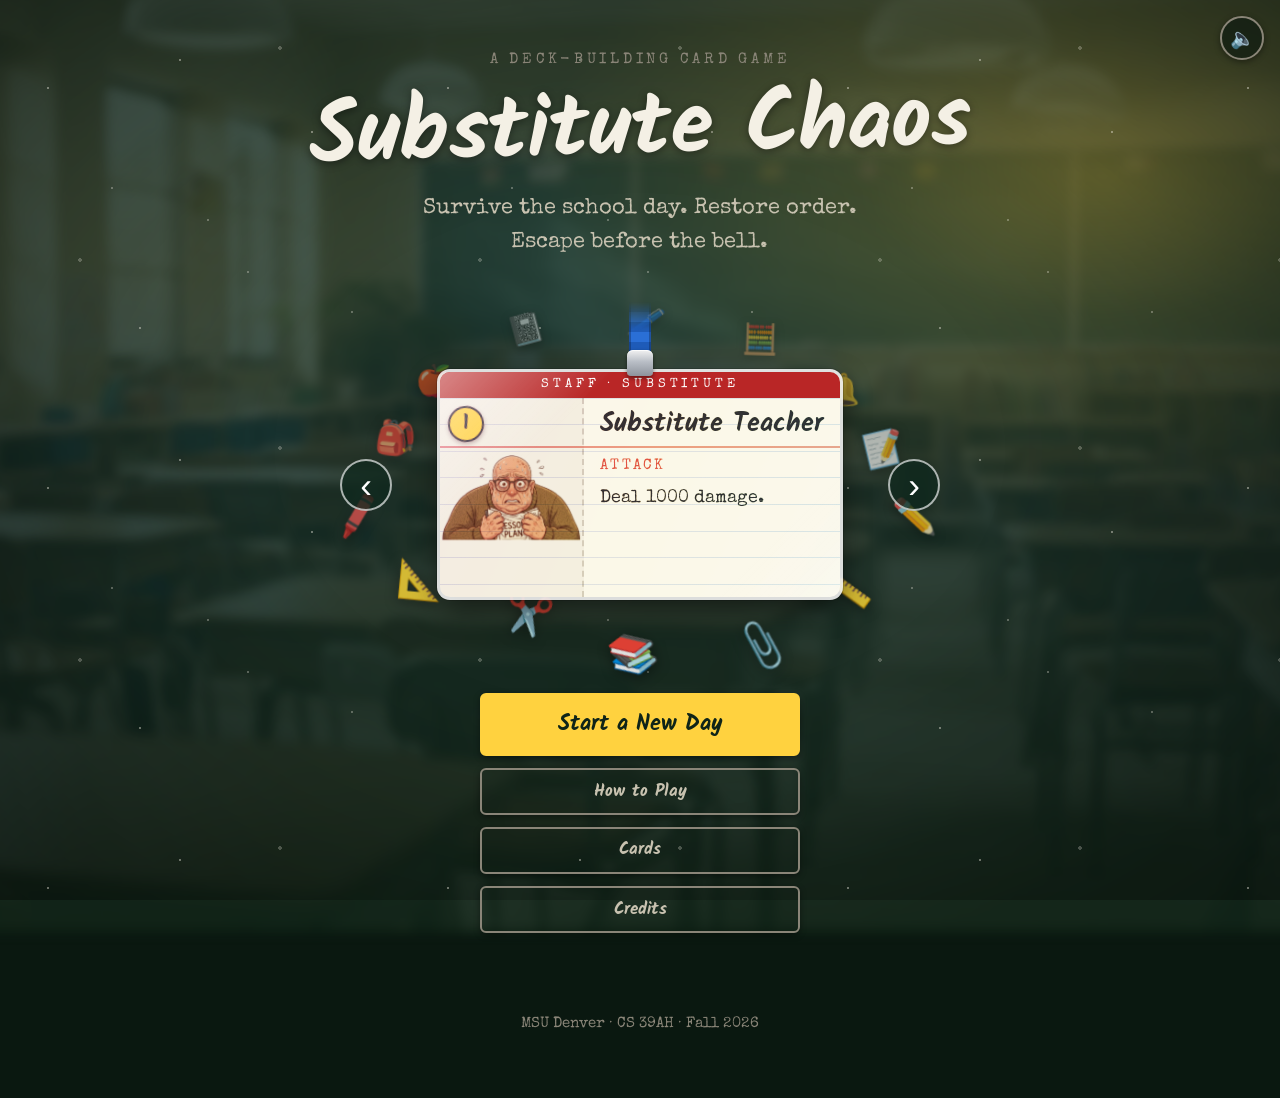
==== commit c59d90ab: "Gym level: PACER Test boss, gym cards, card viewing, unlocked map, sound slider" ====
--- a/index.html
+++ b/index.html
@@ -34,10 +34,19 @@
                 aria-label="Music volume" aria-expanded="false" aria-controls="volume-panel">🔉</button>
 
         <div id="volume-panel" class="volume-panel">
-            <span id="music-volume-value" class="volume-panel__value">15%</span>
-            <input id="music-volume" class="volume-panel__slider" type="range"
-                   min="0" max="100" step="1" value="15" aria-label="Music volume">
-            <span class="volume-panel__label">Music</span>
+            <div class="volume-panel__group">
+                <span id="music-volume-value" class="volume-panel__value">15%</span>
+                <input id="music-volume" class="volume-panel__slider" type="range"
+                       min="0" max="100" step="1" value="15" aria-label="Music volume">
+                <span class="volume-panel__label">Music</span>
+            </div>
+
+            <div class="volume-panel__group">
+                <span id="sfx-volume-value" class="volume-panel__value">100%</span>
+                <input id="sfx-volume" class="volume-panel__slider" type="range"
+                       min="0" max="100" step="1" value="100" aria-label="Sound effects volume">
+                <span class="volume-panel__label">Sounds</span>
+            </div>
         </div>
     </div>
 
--- a/styles.css
+++ b/styles.css
@@ -122,6 +122,33 @@
     will-change: transform;
 }
 
+/* Cafeteria Background */
+body:has(.battle-screen--cafeteria)::before {
+    background:
+        radial-gradient(
+            ellipse 60% 50% at 85% 20%,
+            rgba(255, 210, 63, 0.35) 0%,
+            rgba(255, 210, 63, 0.15) 30%,
+            transparent 70%
+        ),
+        radial-gradient(
+            ellipse 40% 40% at 15% 30%,
+            rgba(255, 210, 63, 0.06) 0%,
+            transparent 60%
+        ),
+        linear-gradient(
+            180deg,
+            rgba(30, 58, 43, 0.80) 0%,
+            rgba(22, 48, 42, 0.84) 40%,
+            rgba(15, 36, 24, 0.92) 100%
+        ),
+        url('graphics/screens/cafeteria.png');
+    
+    background-size: cover;
+    background-repeat: no-repeat;
+    background-position: var(--board-x) var(--board-y);
+}
+
 /* Zoomed in on the chalkboard (Cards screen) */
 body.scene--board::before {
     transform: scale(2.8) translateX(calc(var(--pan, 0) * -3%));
@@ -1136,7 +1163,7 @@
 }
 
 .board-slot .card__type {
-    font-size: 0..8rem;
+    font-size: 0.8rem;
     margin-bottom: var(--space-1);
 }
 
@@ -1860,6 +1887,32 @@
     font-size: var(--size-small);
 }
 
+/* ----- Tutorial hints (only levels with `hints` in levels.js) ----- */
+.battle__hint-toggle {
+    white-space: nowrap;
+}
+
+.battle__hint {
+    padding: var(--space-3) var(--space-5);
+    background: #fff8d6;
+    color: #2a2a35;
+    border: 2px solid var(--color-accent);
+    border-radius: var(--radius);
+    box-shadow: var(--shadow-sm);
+    transform: rotate(-0.5deg);
+}
+
+.battle__hint-list {
+    margin: 0;
+    padding-left: var(--space-4);
+    font-size: var(--size-small);
+    text-align: left;
+}
+
+.battle__hint-list li + li {
+    margin-top: var(--space-2);
+}
+
 /* ----- Both halves ----- */
 .battle__side {
     display: flex;
@@ -1923,6 +1976,35 @@
         0 0 1px rgba(255, 255, 255, 0.6),
         0 0 8px rgba(255, 255, 255, 0.15);
 }
+
+/* ---- Cafeteria enemy side: serving counter image ---- */
+.battle-screen--cafeteria .battle__side--enemy {
+    position: relative;
+    overflow: hidden;
+
+    /* Remove the original chalkboard image */
+    border-image: none;
+    border: 6px solid #66747a;
+    border-radius: 12px;
+
+    /* Stainless-steel serving counter */
+    background:
+        linear-gradient(
+            rgba(20, 28, 33, 0.15),
+            rgba(20, 28, 33, 0.30)
+        ),
+        url('graphics/screens/cafeteria-enemy.png') center / cover no-repeat;
+
+    box-shadow: 0 4px 12px rgba(0, 0, 0, 0.35);
+}
+
+/* Keep labels readable */
+.battle-screen--cafeteria .battle__side--enemy .battle__side-label,
+.battle-screen--cafeteria .battle__side--enemy .battle__intent {
+    color: #f8f4e9;
+    text-shadow: 0 1px 3px rgba(0, 0, 0, 0.75);
+}
+
 
 /* ----- Player half: the teacher's desk -----
    Layers, top to bottom: slight darkening, desk.jpg,
@@ -1957,6 +2039,60 @@
     text-shadow: 0 1px 3px rgba(0, 0, 0, 0.8);
 }
 
+/* ---- Cafeteria player side: cafeteria tabletop ---- */
+.battle-screen--cafeteria .battle__side--player {
+    background:
+        radial-gradient(
+            circle,
+            rgba(255, 255, 255, 0.09) 1px,
+            transparent 2px
+        ) 0 0 / 24px 24px,
+        linear-gradient(
+            135deg,
+            #72858a 0%,
+            #526970 50%,
+            #394e56 100%
+        );
+
+    border-top: 10px solid #aab8bd;
+
+    box-shadow:
+        inset 0 3px 8px rgba(255, 255, 255, 0.12),
+        inset 0 -8px 15px rgba(0, 0, 0, 0.18),
+        0 4px 12px rgba(0, 0, 0, 0.3);
+}
+
+/* ---- Cafeteria player side: lunch tray ---- */
+.battle-screen--cafeteria .battle__side--player .battle__zones {
+    background: linear-gradient(
+        145deg,
+        #a6c7c2 0%,
+        #84aba8 55%,
+        #5f8a87 100%
+    );
+
+    border: 6px solid #c5d9d4;
+    border-radius: 20px;
+
+    box-shadow:
+        inset 0 0 0 3px #527c7a,
+        inset 0 7px 15px rgba(17, 49, 51, 0.25),
+        0 5px 12px rgba(0, 0, 0, 0.35);
+
+    color: #203e41;
+}
+/* Molded divider between the tray compartments */
+.battle-screen--cafeteria .battle__side--player .battle__powers {
+    border-left: 5px solid rgba(45, 92, 93, 0.55);
+}
+
+/* Darker labels for readability */
+.battle-screen--cafeteria .battle__side--player .battle__field::after,
+.battle-screen--cafeteria .battle__side--player .battle__powers::after {
+    color: #244447;
+}
+
+
 /* ----- Defenders | Powers: one shared area per side ----- */
 .battle__zones {
     display: grid;
@@ -2106,6 +2242,15 @@
     font-size: 3.5rem;
 }
 
+.unit__art img {
+    display: block;
+    width: 90px;
+    height: 90px;
+    max-width: 100%;
+    object-fit: contain;
+    margin: 0 auto;
+}
+
 .unit__name {
     margin: var(--space-1) 0;
     font-family: var(--font-title);
@@ -2164,6 +2309,19 @@
 .intent-slot .card,
 .intent-slot .card:hover {
     transform: none;
+}
+
+/* Several cards planned: overlap them so the board doesn't stretch */
+.intent-slot {
+    position: relative;
+}
+
+.intent-slot + .intent-slot {
+    margin-top: -150px;          /* doubled because of zoom: 0.45 */
+}
+
+.intent-slot:hover {
+    z-index: 5;
 }
 
 /* ----- Your hero: lying on the desk, tilted -----
@@ -2281,6 +2439,36 @@
 .hero-stats__cup.is-empty {
     filter: grayscale(1);
     opacity: 0.3;
+}
+
+/* ----- Teacher Ability ----- */
+.battle__teacher-ability {
+    align-self: center;
+    white-space: nowrap;
+
+    background: rgba(30, 58, 43, 0.9);
+    color: var(--color-chalk);
+    border-color: var(--color-accent);
+
+    box-shadow:
+        0 0 0 1px rgba(255, 210, 63, 0.2),
+        var(--shadow-sm);
+}
+
+.battle__teacher-ability:hover,
+.battle__teacher-ability:focus-visible {
+    background: rgba(40, 78, 56, 0.95);
+    border-color: var(--color-accent);
+    box-shadow:
+        0 0 10px rgba(255, 210, 63, 0.35),
+        var(--shadow-md);
+}
+
+.battle__teacher-ability:disabled {
+    opacity: 0.45;
+    cursor: not-allowed;
+    transform: none;
+    box-shadow: none;
 }
 
 /* ----- End Turn, right side of the desk ----- */
@@ -2477,6 +2665,39 @@
     transform: rotate(-2deg);
 }
 
+/* ----- Reward picker: choose 1 of 3 cards after a win ----- */
+.battle__rewards {
+    display: flex;
+    flex-wrap: wrap;
+    justify-content: center;
+    gap: var(--space-5);
+    max-width: 100%;
+    margin: var(--space-4) 0;
+}
+
+/* Same size trick as .hand-slot: a full-size card drawn smaller */
+.reward-slot {
+    position: relative;
+    width: 400px;
+    aspect-ratio: 16 / 9;
+    zoom: 0.6;
+    cursor: pointer;
+    transition: transform 0.15s ease;
+    filter: drop-shadow(0 10px 10px rgba(0, 0, 0, 0.45));
+}
+
+/* The slot lifts on hover, so the card itself stays still */
+.reward-slot .card,
+.reward-slot .card:hover {
+    transform: none;
+}
+
+.reward-slot:hover,
+.reward-slot:focus-visible {
+    transform: translateY(-10px) scale(1.06);
+    outline: none;
+}
+
 /* ----- Effects (js/ui/battle-fx.js) ----- */
 
 /* A temporary copy of a card flying across the screen */
@@ -2571,6 +2792,7 @@
 }
 
 @media (prefers-reduced-motion: reduce) {
+    .reward-slot,
     .hand-slot,
     .hand-slot .card {
         transition: none;
@@ -2708,4 +2930,233 @@
     .card-demo--in-battle {
         zoom: 0.6;
     }
+}
+/* =========================================================
+   GYM CLASS LEVEL
+   battle.js adds .battle-screen--gym during the gym fight
+   ========================================================= */
+
+/* Enemy side: padded gym wall instead of the chalkboard */
+.battle-screen--gym .battle__side--enemy {
+    border-image: none;
+    border: 6px solid #1d3f73;
+    border-radius: 12px;
+    background:
+        linear-gradient(rgba(0, 0, 0, 0.10), rgba(0, 0, 0, 0.30)),
+        repeating-linear-gradient(90deg,
+            #2f5fa8 0 118px,
+            #234b88 118px 122px);
+    /* Yellow stripe painted along the bottom of the wall */
+    box-shadow:
+        inset 0 -14px 0 #f2b33d,
+        0 6px 16px rgba(0, 0, 0, 0.45);
+}
+
+.battle-screen--gym .battle__side--enemy .battle__side-label,
+.battle-screen--gym .battle__side--enemy .battle__intent {
+    color: #ffffff;
+    text-shadow: 0 1px 3px rgba(0, 0, 0, 0.75);
+}
+
+.battle-screen--gym .battle__side--enemy .battle__zones {
+    border-color: rgba(255, 255, 255, 0.45);
+    background: rgba(255, 255, 255, 0.06);
+}
+
+/* Player side: hardwood court floor */
+.battle-screen--gym .battle__side--player {
+    background:
+        linear-gradient(rgba(0, 0, 0, 0.05), rgba(0, 0, 0, 0.18)),
+        repeating-linear-gradient(90deg,
+            rgba(120, 70, 20, 0.18) 0 2px,
+            transparent 2px 60px),
+        repeating-linear-gradient(180deg,
+            rgba(255, 255, 255, 0.05) 0 1px,
+            transparent 1px 14px),
+        linear-gradient(180deg, #e2a865 0%, #cf9250 100%);
+    border-top: 10px solid #f4f1ea;      /* white boundary line */
+}
+
+/* Defenders | Powers: painted key area with white lines */
+.battle-screen--gym .battle__side--player .battle__zones {
+    background: rgba(200, 70, 40, 0.55);
+    border: 4px solid #f7f3ea;
+    border-radius: 4px;
+    box-shadow: inset 0 0 0 2px rgba(0, 0, 0, 0.12);
+    color: rgba(255, 255, 255, 0.85);
+}
+
+.battle-screen--gym .battle__side--player .battle__powers {
+    border-left: 4px solid #f7f3ea;
+}
+
+.battle-screen--gym .battle__side--player .battle__field::after,
+.battle-screen--gym .battle__side--player .battle__powers::after {
+    color: #ffffff;
+}
+
+/* =========================================================
+   CARDS SCREEN: PAGE ARROWS
+   Each rarity holds 6 cards per chalkboard; extra cards go on
+   the next board. The arrows slide to the previous/next board.
+   ========================================================= */
+.board-stage {
+    position: relative;
+}
+
+.board-arrow {
+    position: absolute;
+    top: 50%;
+    z-index: 10;
+    width: 56px;
+    height: 56px;
+    display: flex;
+    align-items: center;
+    justify-content: center;
+    padding: 0 0 6px;
+    border: 2px solid rgba(244, 240, 229, 0.65);
+    border-radius: 50%;
+    background: rgba(15, 40, 30, 0.8);
+    color: #f4f0e5;
+    font-family: var(--font-title);
+    font-size: 2.6rem;
+    line-height: 1;
+    cursor: pointer;
+    transform: translateY(-50%);
+    transition: transform 0.15s ease, background 0.15s ease, opacity 0.2s ease;
+    animation: fade-in 0.35s ease 0.95s both;
+}
+
+.board-arrow--prev { left: -72px; }
+.board-arrow--next { right: -72px; }
+
+.board-arrow:hover:not(:disabled),
+.board-arrow:focus-visible {
+    transform: translateY(-50%) scale(1.1);
+    background: rgba(255, 210, 65, 0.9);
+    color: #1c2a20;
+    outline: none;
+}
+
+.board-arrow:disabled {
+    opacity: 0.25;
+    cursor: default;
+}
+
+.cards-screen--leaving .board-arrow {
+    animation: fade-out 0.15s ease both;
+}
+
+/* Narrow screens: arrows sit just inside the board edges */
+@media (max-width: 1450px) {
+    .board-arrow--prev { left: 6px; }
+    .board-arrow--next { right: 6px; }
+}
+/* =========================================================
+   VOLUME PANEL: Music and Sounds sliders side by side
+   ========================================================= */
+.volume-panel {
+    flex-direction: row;
+    align-items: flex-start;
+    gap: var(--space-3);
+    padding: var(--space-3) var(--space-3);
+    border-radius: 28px;
+}
+
+.volume-panel__group {
+    display: flex;
+    flex-direction: column;
+    align-items: center;
+    gap: var(--space-2);
+    min-width: 2.6rem;
+}
+
+/* Wider panel: line it up with the right edge so it stays on screen */
+.volume-control {
+    align-items: flex-end;
+}
+
+/* =========================================================
+   DAY MAP: unlocked nodes (temporary, see SC.UNLOCK_ALL_NODES in map.js)
+   ========================================================= */
+.day-node--open .day-node__button {
+    border-color: rgba(31, 95, 191, 0.45);
+    cursor: pointer;
+}
+
+.day-node--open .day-node__button:hover,
+.day-node--open .day-node__button:focus-visible {
+    border-color: #1f5fbf;
+    transform: scale(1.04);
+}
+
+/* Finished nodes can be replayed while everything is unlocked */
+.day-node--complete .day-node__button:not(:disabled) {
+    cursor: pointer;
+}
+
+.day-node--complete .day-node__button:not(:disabled):hover {
+    transform: scale(1.04);
+}
+
+/* Gym: bigger enemy card so the PACER Test picture is easy to see */
+.battle-screen--gym .unit--enemy {
+    width: 15rem;
+    padding: var(--space-4) var(--space-4) var(--space-3);
+}
+
+.battle-screen--gym .unit--enemy .unit__art img {
+    width: 150px;
+    height: 150px;
+}
+
+/* =========================================================
+   BATTLE: LOOK AT A CARD
+   🔍 on hand cards (or right-click) opens the big card view.
+   Enemy's next cards and Power cards open it with a click.
+   ========================================================= */
+.card-view-btn {
+    position: absolute;
+    top: 10px;
+    right: 10px;
+    z-index: 5;
+    width: 52px;
+    height: 52px;
+    display: grid;
+    place-items: center;
+    padding: 0;
+    border: 3px solid #2a2a35;
+    border-radius: 50%;
+    background: #fffbe8;
+    font-size: 26px;
+    line-height: 1;
+    cursor: zoom-in;
+    box-shadow: 0 3px 6px rgba(0, 0, 0, 0.35);
+    opacity: 0;
+    transition: opacity 0.15s ease, transform 0.15s ease;
+}
+
+/* Shows up when you hover or tab to a hand card */
+.hand-slot:hover .card-view-btn,
+.hand-slot:focus-within .card-view-btn {
+    opacity: 1;
+}
+
+.card-view-btn:hover,
+.card-view-btn:focus-visible {
+    transform: scale(1.15);
+    background: #ffd23f;
+    outline: none;
+}
+
+/* Hide it on the flying copies and in the big view */
+.fly-ghost .card-view-btn,
+.card-zoom .card-view-btn {
+    display: none;
+}
+
+/* Enemy intent cards and Power cards: click to look */
+.intent-slot.is-viewable,
+.power-slot.is-viewable {
+    cursor: zoom-in;
 }
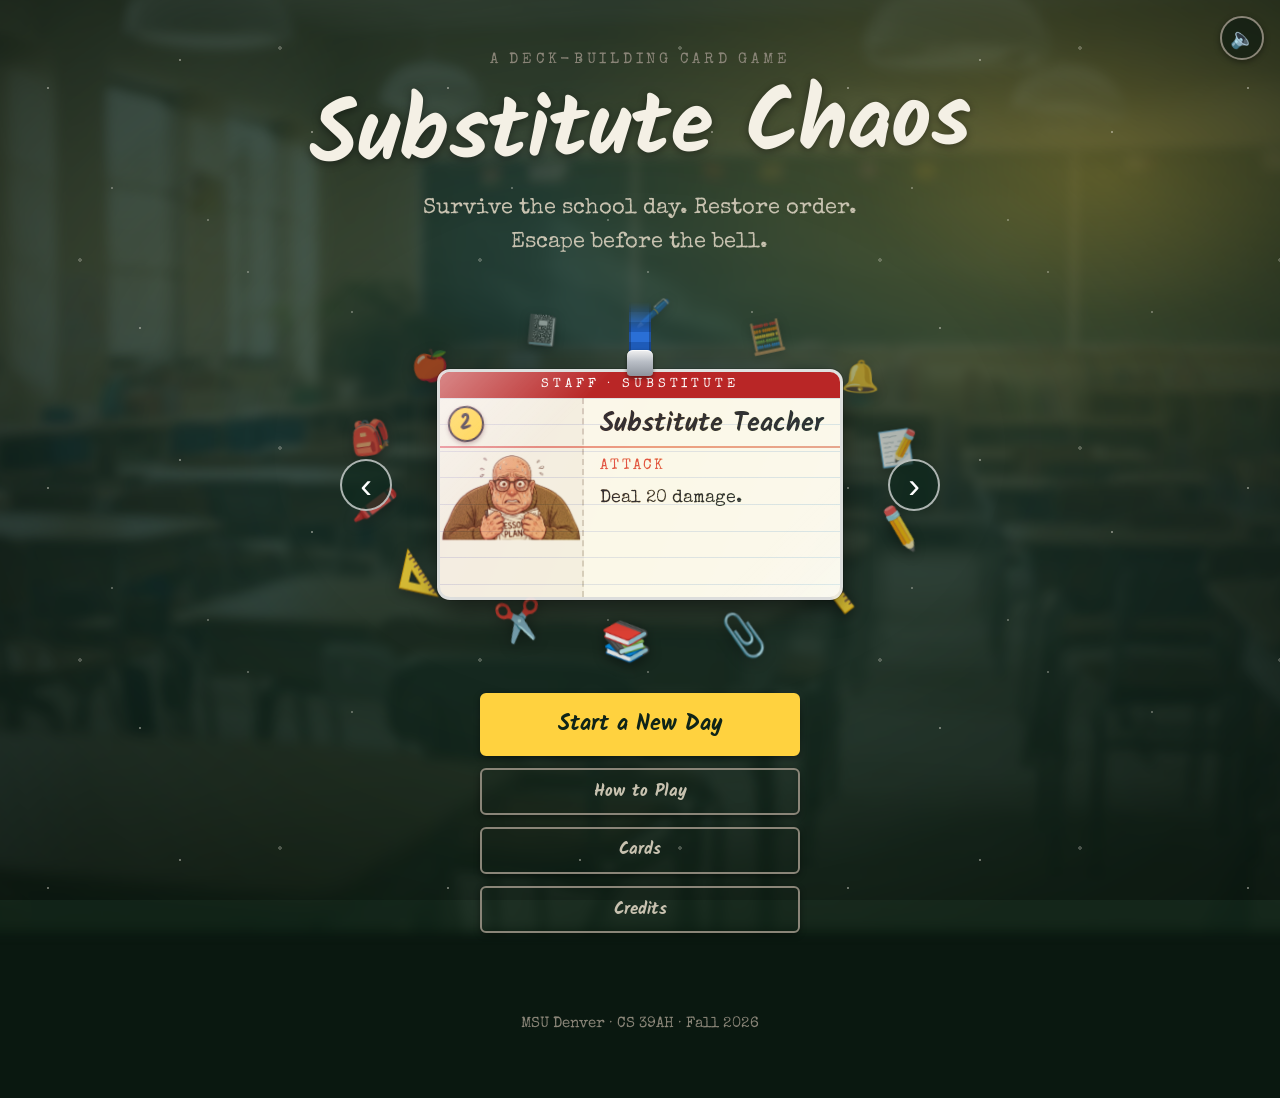
==== commit 0536e1bf: "gym minizones" ====
--- a/index.html
+++ b/index.html
@@ -108,6 +108,7 @@
     <script src="js/ui/tutorial.js"></script>   <!-- NEW: renders cards on the tutorial screen -->
     <script src="js/ui/orbit.js"></script>
     <script src="js/ui/map.js"></script>
+    <script src="js/ui/zones.js"></script>
     <script src="js/audio.js"></script>
     <script src="js/content/starter-cards.js"></script>
     <script src="js/content/enemies.js"></script>
--- a/styles.css
+++ b/styles.css
@@ -101,8 +101,9 @@
             rgba(22, 48, 42, 0.84) 40%,
             rgba(15, 36, 24, 0.92) 100%
         ),
-        /* The classroom photo, at the very bottom */
-        url('graphics/title/classroom-bg.jpg');
+        /* The photo at the very bottom: the classroom, unless a location
+           swaps in its own (see .scene--gym below) */
+        var(--scene-photo, url('graphics/title/classroom-bg.jpg'));
 
     background-size: cover;
     background-repeat: no-repeat;
@@ -120,6 +121,11 @@
         transform 0.9s cubic-bezier(0.4, 0, 0.2, 1),
         filter 0.9s ease;
     will-change: transform;
+}
+
+/* Inside the Gym (its zone map): the gym photo instead of the classroom */
+body.scene--gym {
+    --scene-photo: url('graphics/screens/gym-bg.jpg');
 }
 
 /* Cafeteria Background */
@@ -1840,6 +1846,217 @@
 }
 
 /* =========================================================
+   ZONE MAP SCREEN  (screens/zones.html, js/ui/zones.js)
+   The mini-map inside a location, like the Gym's clipboard.
+   Zones are drawn on it like a coach's play: O's and X's in
+   marker, joined by dotted arrows.
+   ========================================================= */
+#screen[data-screen="zones"] {
+    max-width: 960px;
+}
+
+.zone-screen {
+    display: flex;
+    flex-direction: column;
+    gap: var(--space-4);
+    margin: 0 auto;
+}
+
+/* The picture sets the size; markers and arrows sit on top in %.
+   container-type lets the markers size themselves in "cqw" (1cqw = 1% of
+   the map's width), so they shrink and grow with the clipboard. */
+.zone-map {
+    position: relative;
+    width: 100%;
+    container-type: inline-size;
+}
+
+/* Arriving from the day map: the clipboard zooms in from the middle */
+.zone-map {
+    animation: zone-arrive 0.55s cubic-bezier(.2, .8, .3, 1) both;
+}
+
+@keyframes zone-arrive {
+    from { transform: scale(0.35); opacity: 0; filter: blur(4px); }
+    to   { transform: none;        opacity: 1; filter: none; }
+}
+
+@media (prefers-reduced-motion: reduce) {
+    .zone-map {
+        animation: none;
+    }
+}
+
+.zone-map__art {
+    display: block;
+    width: 100%;
+    height: auto;
+    filter: drop-shadow(0 12px 24px rgba(0, 0, 0, 0.5));
+}
+
+/* Dotted play arrows, drawn in dry-erase marker */
+.zone-map__plays {
+    position: absolute;
+    inset: 0;
+    width: 100%;
+    height: 100%;
+    pointer-events: none;
+    overflow: visible;
+}
+
+.zone-map__play,
+.zone-map__arrowhead {
+    fill: none;
+    stroke: #2a3a8a;                 /* blue marker */
+    stroke-width: 3.5;
+    stroke-linecap: round;
+    stroke-linejoin: round;
+}
+
+.zone-map__play {
+    stroke-dasharray: 2 9;
+    animation: zone-play-march 1.2s linear infinite;
+}
+
+/* Paths already played turn red, like the coach marked them done */
+.zone-map__play--done {
+    stroke: #c0392b;
+    animation: none;
+}
+
+@keyframes zone-play-march {
+    to { stroke-dashoffset: -22; }
+}
+
+/* ----- One zone: a big marker letter with its name under it ----- */
+.zone-node {
+    position: absolute;
+    display: flex;
+    flex-direction: column;
+    align-items: center;
+    transform: translate(-50%, -50%);   /* left/top mark the letter's center */
+    padding: 0;
+    background: none;
+    border: none;
+    cursor: pointer;
+    font-family: var(--font-title);
+}
+
+.zone-node__mark {
+    position: relative;
+    display: grid;
+    place-items: center;
+    width: 9.5cqw;
+    height: 9.5cqw;
+    font-size: 8.8cqw;
+    font-weight: 700;
+    line-height: 1;
+    transition: transform 0.15s ease;
+}
+
+/* Next zone: a yellow highlighter circle behind its marker */
+.zone-node--current .zone-node__mark::before {
+    content: '';
+    position: absolute;
+    inset: -1cqw;
+    z-index: -1;
+    border-radius: 50%;
+    background: radial-gradient(circle, rgba(255, 226, 60, 0.75) 0%, rgba(255, 226, 60, 0.45) 55%, rgba(255, 226, 60, 0) 72%);
+    animation: zone-highlight 1.4s ease-in-out infinite;
+}
+
+@keyframes zone-highlight {
+    0%, 100% { transform: scale(0.92); opacity: 0.85; }
+    50%      { transform: scale(1.08); opacity: 1; }
+}
+
+.zone-node__mark--o { color: #2a3a8a; }    /* blue marker O */
+.zone-node__mark--x { color: #c0392b; }    /* red marker X */
+
+/* The boss: its X is circled, like the coach's key player */
+.zone-node--boss .zone-node__mark {
+    border: 0.55cqw solid #c0392b;
+    border-radius: 50%;
+    font-size: 7.2cqw;
+}
+
+/* Name written under the marker, in the coach's handwriting
+   (the white glow keeps it readable over the court lines) */
+.zone-node__label {
+    margin-top: var(--space-1);
+    color: #1f2a6b;
+    font-size: max(0.7rem, 2.1cqw);
+    font-weight: 700;
+    white-space: nowrap;
+    transform: rotate(-2deg);
+    text-shadow:
+        0 0 3px #f4f0e5,
+        0 0 3px #f4f0e5,
+        0 0 6px #f4f0e5;
+}
+.zone-node__boss {
+    margin-top: 2px;
+    padding: 0 0.9cqw;
+    border-radius: 999px;
+    background: #c0392b;
+    color: #fff;
+    font-size: max(0.55rem, 1.3cqw);
+    letter-spacing: 0.15em;
+    text-transform: uppercase;
+}
+
+/* Next zone to play: it bounces a little so you know to click it */
+.zone-node--current .zone-node__mark,
+.zone-node--open .zone-node__mark {
+    animation: zone-bob 1.4s ease-in-out infinite;
+}
+
+.zone-node:not(:disabled):hover .zone-node__mark {
+    transform: scale(1.15) rotate(-6deg);
+    animation: none;
+}
+
+@keyframes zone-bob {
+    0%, 100% { transform: translateY(0); }
+    50%      { transform: translateY(-6px); }
+}
+
+/* Finished: faded, with a green check on top */
+.zone-node--complete .zone-node__mark {
+    opacity: 0.45;
+}
+
+.zone-node__check {
+    position: absolute;
+    top: -0.4rem;
+    left: 50%;
+    transform: translateX(-10%);
+    color: #2e8b3a;
+    font-size: 4.6cqw;
+    line-height: 1;
+    pointer-events: none;
+}
+
+/* Not reachable yet */
+.zone-node--locked {
+    cursor: not-allowed;
+}
+
+.zone-node--locked .zone-node__mark,
+.zone-node--locked .zone-node__label {
+    opacity: 0.35;
+}
+
+@media (prefers-reduced-motion: reduce) {
+    .zone-map__play,
+    .zone-node--current .zone-node__mark,
+    .zone-node--open .zone-node__mark,
+    .zone-node--current .zone-node__mark::before {
+        animation: none;
+    }
+}
+
+/* =========================================================
    BATTLE SCREEN  (screens/battle.html, js/ui/battle.js)
    The front of the classroom:
      top    = chalkboard (enemy side)
@@ -2181,7 +2398,7 @@
     position: relative;
     width: 400px;
     aspect-ratio: 16 / 9;
-    zoom: 0.42;
+    zoom: 0.5;
     transition: transform 0.15s ease;
 }
 
@@ -2193,6 +2410,99 @@
 .power-slot:hover {
     z-index: 5;
     transform: scale(1.5);
+}
+
+/* ----- Power cards on the table: rarity edge, raspberry glow, ⚡ badge -----
+   (sizes here are before the 0.5 zoom, so they look half as big) */
+.power-slot {
+    z-index: 1;                      /* keeps each card's ⚡ with its own card */
+    margin: 26px 26px 0 0;           /* room for the ⚡ badge on the corner */
+}
+
+/* Each Power's rarity color (Common = grey) */
+.power-slot                  { --ring: #a0a0a0; }
+.power-slot--uncommon        { --ring: #3f9a3f; }
+.power-slot--rare            { --ring: #3a78e0; }
+.power-slot--legendary       { --ring: #e0a800; }
+.power-slot--enemy           { --ring: #a82020; }
+
+/* Rarity-colored edge right on the outside of the card + soft raspberry glow */
+.power-slot .card,
+.power-slot .card:hover {
+    box-shadow:
+        0 0 0 6px var(--ring),
+        0 0 50px 18px rgba(200, 60, 120, 0.95),
+        0 8px 16px rgba(0, 0, 0, 0.45);
+}
+
+/* Round ⚡ badge on the top-right corner, ringed in the card's rarity color
+   (a circle, so it never looks like a defender's shield) */
+.power-badge {
+    position: absolute;
+    top: -30px;
+    right: -30px;
+    z-index: 7;
+    display: grid;
+    place-items: center;
+    width: 66px;
+    height: 66px;
+    border: 5px solid var(--ring);
+    border-radius: 50%;
+    background: radial-gradient(circle at 35% 30%, #f07aa8 0%, #b8336a 55%, #7d1d47 100%);
+    box-shadow:
+        0 0 14px 4px rgba(184, 51, 106, 0.8),
+        0 4px 8px rgba(0, 0, 0, 0.5);
+    font-size: 36px;
+    line-height: 1;
+    pointer-events: none;
+}
+
+/* Rarity-colored ring that bursts out when the Power lands */
+.power-burst {
+    position: absolute;
+    inset: 0;
+    z-index: 4;
+    border: 8px solid;
+    border-radius: var(--radius);
+    pointer-events: none;
+}
+
+/* ----- Lots of defenders / Powers: they overlap instead of stacking -----
+   The zones keep one height, so more cards never push the screen down.
+   (battle.js squeezeZones() works out how much they overlap.) */
+.battle__zones {
+    height: 12.5rem;
+    grid-template-columns: minmax(0, 1fr) auto;   /* Powers as wide as a card, Defenders get the rest */
+}
+
+/* The middle column (the zones) can't push the hero card or End Turn away */
+.battle__layout {
+    grid-template-columns: auto minmax(0, 1fr) auto;
+}
+
+.battle__field,
+.battle__powers {
+    flex-wrap: nowrap;
+    min-height: 0;
+}
+
+/* When defenders overlap, each shield moves to the card's top-right
+   corner, the part of each card you can still see */
+.battle__field.is-squeezed .unit__shield {
+    left: auto;
+    right: -0.5rem;
+    transform: none;
+}
+
+/* Point at an overlapped defender to bring it to the front */
+.battle__field .unit--defender:hover {
+    z-index: 20 !important;
+}
+
+/* Powers stack downward, each one showing its top strip + ⚡ */
+.battle__powers {
+    flex-direction: column;
+    justify-content: center;
 }
 
 /* ----- Enemy and defender boxes ----- */
@@ -2206,8 +2516,234 @@
     box-shadow: var(--shadow-md);
 }
 
+/* ----- Defenders: armored cards whose look steps up with rarity -----
+   Each rarity sets these colors:
+     --ring   the border        --paper  the card color
+     --glow   the glow around   --metal  corners + shield rim */
 .unit--defender {
-    border: 3px solid #4a7bd0;
+    --ring: #9a9a9a;
+    --paper: #f1f1ee;
+    --glow: rgba(0, 0, 0, 0);                 /* Common: no glow */
+    --metal: linear-gradient(135deg, #d9d9d9, #8c8c8c);
+
+    flex: none;
+    width: 8.25rem;
+    margin-top: 0.9rem;              /* room for the shield sticking out the top */
+    padding: 1.7rem var(--space-2) 0;
+    border: 4px solid var(--ring);
+    border-radius: 10px;
+    background-color: var(--paper);
+    box-shadow: 0 6px 12px rgba(0, 0, 0, 0.45);
+}
+
+/* The rarity glow lives on its own layer UNDER all the cards, so a
+   glowing defender doesn't light up the card next to it */
+.battle__field {
+    isolation: isolate;
+}
+
+.unit--defender::before {
+    content: '';
+    position: absolute;
+    inset: 0;
+    z-index: -1;
+    border-radius: inherit;
+    box-shadow: 0 0 22px 6px var(--glow);
+    pointer-events: none;
+}
+
+/* Uncommon: green, thicker border, soft green glow */
+.defender--uncommon {
+    --ring: #3f9a3f;
+    --paper: #eaf6e6;
+    --glow: rgba(63, 154, 63, 0.55);
+    --metal: linear-gradient(135deg, #8fd08f, #2f7a2f);
+    border-width: 5px;
+}
+
+/* Rare: blue, double border, strong blue glow, silver metal */
+.unit--defender.defender--rare {
+    --ring: #3a78e0;
+    --paper: #e6f0fc;
+    --glow: rgba(58, 120, 224, 0.75);
+    --metal: linear-gradient(135deg, #ffffff, #b9c4d4 45%, #7f8ea3);
+    border-width: 5px;
+    outline: 2px solid #9cc0ff;
+    outline-offset: 3px;
+}
+
+.defender--rare::before {
+    box-shadow: 0 0 30px 10px var(--glow);
+}
+
+/* Legendary: bigger, gold frame, big gold glow, gold metal, shine sweep */
+.unit--defender.defender--legendary {
+    --ring: #e0a800;
+    --paper: #fff4d1;
+    --glow: rgba(255, 196, 0, 0.85);
+    --metal: linear-gradient(135deg, #fff1a8, #e0a800 50%, #9a6b00);
+    width: 9rem;
+    border-width: 6px;
+    outline: 3px solid #ffe27a;
+    outline-offset: 3px;
+    box-shadow: 0 8px 16px rgba(0, 0, 0, 0.5);
+}
+
+.defender--legendary::before {
+    box-shadow: 0 0 40px 16px var(--glow);
+}
+
+/* Enemy: dark red, with a red DEFENSE strip */
+.defender--enemy {
+    --ring: #a82020;
+    --paper: #f6e3e1;
+    --glow: rgba(168, 32, 32, 0.6);
+    --metal: linear-gradient(135deg, #e07a7a, #7a1414);
+    border-width: 5px;
+}
+
+/* Metal corner brackets with a rivet */
+.def-corner {
+    position: absolute;
+    z-index: 4;
+    width: 16px;
+    height: 16px;
+    background: var(--metal);
+    box-shadow: 0 1px 2px rgba(0, 0, 0, 0.5);
+    clip-path: polygon(0 0, 100% 0, 100% 35%, 35% 35%, 35% 100%, 0 100%);
+    pointer-events: none;
+}
+
+.def-corner::after {
+    content: '';
+    position: absolute;
+    top: 2px;
+    left: 2px;
+    width: 4px;
+    height: 4px;
+    border-radius: 50%;
+    background: rgba(0, 0, 0, 0.35);
+}
+
+.def-corner--tl { top: -4px;    left: -4px; }
+.def-corner--tr { top: -4px;    right: -4px;  transform: scaleX(-1); }
+.def-corner--bl { bottom: -4px; left: -4px;   transform: scaleY(-1); }
+.def-corner--br { bottom: -4px; right: -4px;  transform: scale(-1, -1); }
+
+/* DEFENSE strip across the bottom */
+.def-strip {
+    margin: var(--space-1) calc(-1 * var(--space-2)) 0;
+    padding: 2px 0 3px;
+    border-radius: 0 0 5px 5px;
+    background: linear-gradient(180deg, #4f8fe6, #2c63c0);
+    color: #fff;
+    font-family: var(--font-body);
+    font-size: 0.65rem;
+    letter-spacing: 0.25em;
+    text-transform: uppercase;
+}
+
+.defender--legendary .def-strip {
+    box-shadow: inset 0 2px 0 #ffd84a;
+}
+
+.defender--enemy .def-strip {
+    background: linear-gradient(180deg, #c0392b, #7a1414);
+}
+
+/* Shine that sweeps across Legendary defenders. It sits in its own
+   box with overflow hidden, so the shield can still stick out the top. */
+.def-shine {
+    display: none;
+}
+
+.defender--legendary .def-shine {
+    display: block;
+    position: absolute;
+    inset: 0;
+    z-index: 5;
+    overflow: hidden;
+    border-radius: 5px;
+    pointer-events: none;
+}
+
+.defender--legendary .def-shine::after {
+    content: '';
+    position: absolute;
+    inset: -40%;
+    background: linear-gradient(115deg, transparent 40%, rgba(255, 255, 255, 0.75) 50%, transparent 60%);
+    animation: def-shine 3s ease-in-out infinite;
+}
+
+@keyframes def-shine {
+    0%        { transform: translateX(-60%); }
+    60%, 100% { transform: translateX(60%); }
+}
+
+@media (prefers-reduced-motion: reduce) {
+    .defender--legendary .def-shine::after {
+        animation: none;
+    }
+}
+
+/* Smaller picture and name to match the smaller card */
+.unit--defender .unit__art {
+    font-size: 2.6rem;
+
+    /* Any white box behind the picture or emoji (Windows draws one
+       behind some emojis) disappears into the card paper */
+    mix-blend-mode: multiply;
+}
+
+.unit--defender .unit__art img {
+    width: 72px;
+    height: 72px;
+}
+
+.unit--defender .unit__name {
+    font-size: 0.95rem;
+    line-height: 1.15;
+}
+
+.unit--defender .unit__relax {
+    font-size: 0.75rem;
+}
+
+/* The shield's number replaces the bar and "10 / 10" */
+.unit--defender .unit__bar,
+.unit--defender .unit__numbers {
+    display: none;
+}
+
+/* Shield badge at the top of the card with its Sanity */
+.unit__shield {
+    position: absolute;
+    top: -1.1rem;
+    left: 50%;
+    z-index: 7;                      /* above the tear marks */
+    display: grid;
+    place-items: center;
+    width: 2.6rem;
+    height: 2.9rem;
+    padding-bottom: 0.3rem;
+    transform: translateX(-50%);
+    background: var(--metal, #a0a0a0);  /* the rim: the card's rarity metal */
+    clip-path: polygon(50% 0, 100% 14%, 100% 52%, 86% 76%, 50% 100%, 14% 76%, 0 52%, 0 14%);
+    color: #fff;
+    font-family: var(--font-title);
+    font-size: 1.15rem;
+    font-weight: 700;
+    text-shadow: 0 1px 2px rgba(0, 0, 0, 0.6);
+}
+
+/* The blue inside of the shield, a little smaller so the rarity rim shows around it */
+.unit__shield::before {
+    content: '';
+    position: absolute;
+    inset: 3px 3px 4px;
+    z-index: -1;
+    background: linear-gradient(180deg, #8cc8ff 0%, #3b7fe0 55%, #2459b0 100%);
+    clip-path: polygon(50% 0, 100% 14%, 100% 52%, 86% 76%, 50% 100%, 14% 76%, 0 52%, 0 14%);
 }
 
 /* Enemy: taped to the chalkboard, tilted */
@@ -2249,6 +2785,10 @@
     max-width: 100%;
     object-fit: contain;
     margin: 0 auto;
+
+    /* White background in the picture disappears into the card paper
+       (same trick as the pictures on the regular cards) */
+    mix-blend-mode: multiply;
 }
 
 .unit__name {
@@ -2513,7 +3053,7 @@
     position: relative;
     width: 400px;
     aspect-ratio: 16 / 9;
-    zoom: 0.5;
+    zoom: 0.6;                       /* if you change this, change HAND_ZOOM in battle.js too */
     cursor: pointer;
     transform-origin: 50% 130%;
     transform:
@@ -2749,6 +3289,13 @@
     color: #ff4a3d;
     -webkit-text-stroke: 2px #2a0a0a;
     text-shadow: 0 3px 6px rgba(0, 0, 0, 0.6);
+}
+
+/* A Power card flying out to attack keeps its glow */
+.fly-ghost--power .card {
+    box-shadow:
+        0 0 0 4px rgba(255, 255, 255, 0.9),
+        0 0 24px 8px rgba(200, 60, 120, 0.9);
 }
 
 .fx-heal {
@@ -3159,4 +3706,105 @@
 .intent-slot.is-viewable,
 .power-slot.is-viewable {
     cursor: zoom-in;
-}+}
+
+/* =========================================================
+   BATTLE: TEARING CARDS
+   Cards rip more as they lose Sanity:
+     75% = small rip, 50% = bigger rips, 25% = badly torn,
+     0%  = ripped in half (the halves are made in battle-fx.js)
+   battle.js sets data-tear="0-3" and adds a .tear-marks layer.
+   ========================================================= */
+:root {
+    --rip-1: url("data:image/svg+xml,%3Csvg xmlns='http://www.w3.org/2000/svg' viewBox='0 0 200 120' preserveAspectRatio='none'%3E%3Cpolyline points='177.6,0.6 173.6,7.6 179.6,13.6 172.6,20.6 176.6,27.6 170.6,33.6' fill='none' stroke='white' stroke-opacity='0.95' stroke-width='1.95' stroke-linejoin='round' vector-effect='non-scaling-stroke'/%3E%3Cpolyline points='176,0 172,7 178,13 171,20 175,27 169,33' fill='none' stroke='%233a2614' stroke-width='2.6' stroke-linejoin='round' vector-effect='non-scaling-stroke'/%3E%3C/svg%3E");
+    --rip-2: url("data:image/svg+xml,%3Csvg xmlns='http://www.w3.org/2000/svg' viewBox='0 0 200 120' preserveAspectRatio='none'%3E%3Cpolyline points='23.6,120.6 28.6,112.6 22.6,105.6 30.6,97.6 25.6,90.6 32.6,82.6 28.6,76.6' fill='none' stroke='white' stroke-opacity='0.95' stroke-width='1.95' stroke-linejoin='round' vector-effect='non-scaling-stroke'/%3E%3Cpolyline points='22,120 27,112 21,105 29,97 24,90 31,82 27,76' fill='none' stroke='%233a2614' stroke-width='2.6' stroke-linejoin='round' vector-effect='non-scaling-stroke'/%3E%3Cpolyline points='201.6,70.6 194.6,73.6 198.6,78.6 190.6,81.6 193.6,86.6' fill='none' stroke='white' stroke-opacity='0.95' stroke-width='1.65' stroke-linejoin='round' vector-effect='non-scaling-stroke'/%3E%3Cpolyline points='200,70 193,73 197,78 189,81 192,86' fill='none' stroke='%233a2614' stroke-width='2.2' stroke-linejoin='round' vector-effect='non-scaling-stroke'/%3E%3C/svg%3E");
+    --rip-3: url("data:image/svg+xml,%3Csvg xmlns='http://www.w3.org/2000/svg' viewBox='0 0 200 120' preserveAspectRatio='none'%3E%3Cpolyline points='15.6,0.6 20.6,9.6 13.6,18.6 21.6,28.6 14.6,38.6 22.6,48.6 16.6,58.6 23.6,66.6' fill='none' stroke='white' stroke-opacity='0.95' stroke-width='2.4' stroke-linejoin='round' vector-effect='non-scaling-stroke'/%3E%3Cpolyline points='14,0 19,9 12,18 20,28 13,38 21,48 15,58 22,66' fill='none' stroke='%233a2614' stroke-width='3.2' stroke-linejoin='round' vector-effect='non-scaling-stroke'/%3E%3Cpolyline points='201.6,104.6 193.6,106.6 196.6,111.6 187.6,113.6 190.6,120.6' fill='none' stroke='white' stroke-opacity='0.95' stroke-width='1.8' stroke-linejoin='round' vector-effect='non-scaling-stroke'/%3E%3Cpolyline points='200,104 192,106 195,111 186,113 189,120' fill='none' stroke='%233a2614' stroke-width='2.4' stroke-linejoin='round' vector-effect='non-scaling-stroke'/%3E%3C/svg%3E");
+}
+
+/* Hero badge: its words are on the right, so its rips sit over
+   the picture and the bottom edge instead */
+.card--hero {
+    --rip-1: url("data:image/svg+xml,%3Csvg xmlns='http://www.w3.org/2000/svg' viewBox='0 0 200 120' preserveAspectRatio='none'%3E%3Cpolyline points='53.6,0.6 49.6,8.6 56.6,15.6 48.6,23.6 54.6,31.6 47.6,38.6' fill='none' stroke='white' stroke-opacity='0.95' stroke-width='1.95' stroke-linejoin='round' vector-effect='non-scaling-stroke'/%3E%3Cpolyline points='52,0 48,8 55,15 47,23 53,31 46,38' fill='none' stroke='%233a2614' stroke-width='2.6' stroke-linejoin='round' vector-effect='non-scaling-stroke'/%3E%3C/svg%3E");
+    --rip-2: url("data:image/svg+xml,%3Csvg xmlns='http://www.w3.org/2000/svg' viewBox='0 0 200 120' preserveAspectRatio='none'%3E%3Cpolyline points='1.6,62.6 9.6,65.6 6.6,71.6 14.6,74.6 11.6,80.6' fill='none' stroke='white' stroke-opacity='0.95' stroke-width='1.65' stroke-linejoin='round' vector-effect='non-scaling-stroke'/%3E%3Cpolyline points='0,62 8,65 5,71 13,74 10,80' fill='none' stroke='%233a2614' stroke-width='2.2' stroke-linejoin='round' vector-effect='non-scaling-stroke'/%3E%3Cpolyline points='161.6,120.6 157.6,113.6 164.6,107.6 156.6,101.6' fill='none' stroke='white' stroke-opacity='0.95' stroke-width='1.65' stroke-linejoin='round' vector-effect='non-scaling-stroke'/%3E%3Cpolyline points='160,120 156,113 163,107 155,101' fill='none' stroke='%233a2614' stroke-width='2.2' stroke-linejoin='round' vector-effect='non-scaling-stroke'/%3E%3C/svg%3E");
+    --rip-3: url("data:image/svg+xml,%3Csvg xmlns='http://www.w3.org/2000/svg' viewBox='0 0 200 120' preserveAspectRatio='none'%3E%3Cpolyline points='31.6,0.6 27.6,12.6 35.6,24.6 26.6,37.6 34.6,50.6 25.6,63.6 32.6,76.6 24.6,88.6 30.6,100.6 26.6,120.6' fill='none' stroke='white' stroke-opacity='0.95' stroke-width='2.4' stroke-linejoin='round' vector-effect='non-scaling-stroke'/%3E%3Cpolyline points='30,0 26,12 34,24 25,37 33,50 24,63 31,76 23,88 29,100 25,120' fill='none' stroke='%233a2614' stroke-width='3.2' stroke-linejoin='round' vector-effect='non-scaling-stroke'/%3E%3Cpolyline points='201.6,104.6 193.6,106.6 196.6,111.6 187.6,113.6 190.6,120.6' fill='none' stroke='white' stroke-opacity='0.95' stroke-width='1.8' stroke-linejoin='round' vector-effect='non-scaling-stroke'/%3E%3Cpolyline points='200,104 192,106 195,111 186,113 189,120' fill='none' stroke='%233a2614' stroke-width='2.4' stroke-linejoin='round' vector-effect='non-scaling-stroke'/%3E%3C/svg%3E");
+}
+
+/* So the rip layer and the torn halves line up with each card */
+.unit,
+.battle__enemy,
+.battle__hero {
+    position: relative;
+}
+
+/* The layer the rips are drawn on, over the whole card */
+.tear-marks {
+    position: absolute;
+    inset: 0;
+    z-index: 6;
+    pointer-events: none;
+    border-radius: inherit;
+    background-repeat: no-repeat;
+    background-size: 100% 100%;
+}
+
+[data-tear="0"] > .tear-marks {
+    display: none;
+}
+
+[data-tear="1"] > .tear-marks {
+    background-image: var(--rip-1);
+}
+
+[data-tear="2"] > .tear-marks {
+    background-image: var(--rip-1), var(--rip-2);
+}
+
+/* Badly torn: all the rips plus some worn, darker edges */
+[data-tear="3"] > .tear-marks {
+    background-image:
+        var(--rip-1),
+        var(--rip-2),
+        var(--rip-3),
+        radial-gradient(ellipse at 50% 45%, transparent 55%, rgba(80, 50, 20, 0.22) 100%);
+}
+
+/* A new rip appears: the card jolts and the rip snaps in */
+.is-ripping {
+    animation: card-rip 0.35s ease;
+}
+
+.is-ripping > .tear-marks {
+    animation: rip-snap 0.35s ease;
+}
+
+@keyframes card-rip {
+    0%   { translate: 0 0; }
+    20%  { translate: -5px 1px; }
+    40%  { translate: 5px -1px; }
+    60%  { translate: -2px 0; }
+    100% { translate: 0 0; }
+}
+
+@keyframes rip-snap {
+    from { opacity: 0; transform: scale(1.06); }
+    to   { opacity: 1; transform: none; }
+}
+
+/* The two halves of a card ripped in two */
+.tear-half {
+    position: absolute;
+    margin: 0;
+    z-index: 30;
+    pointer-events: none;
+}
+
+.tear-half .card-view-btn {
+    display: none;
+}
+
+@media (prefers-reduced-motion: reduce) {
+    .is-ripping,
+    .is-ripping > .tear-marks {
+        animation: none;
+    }
+}
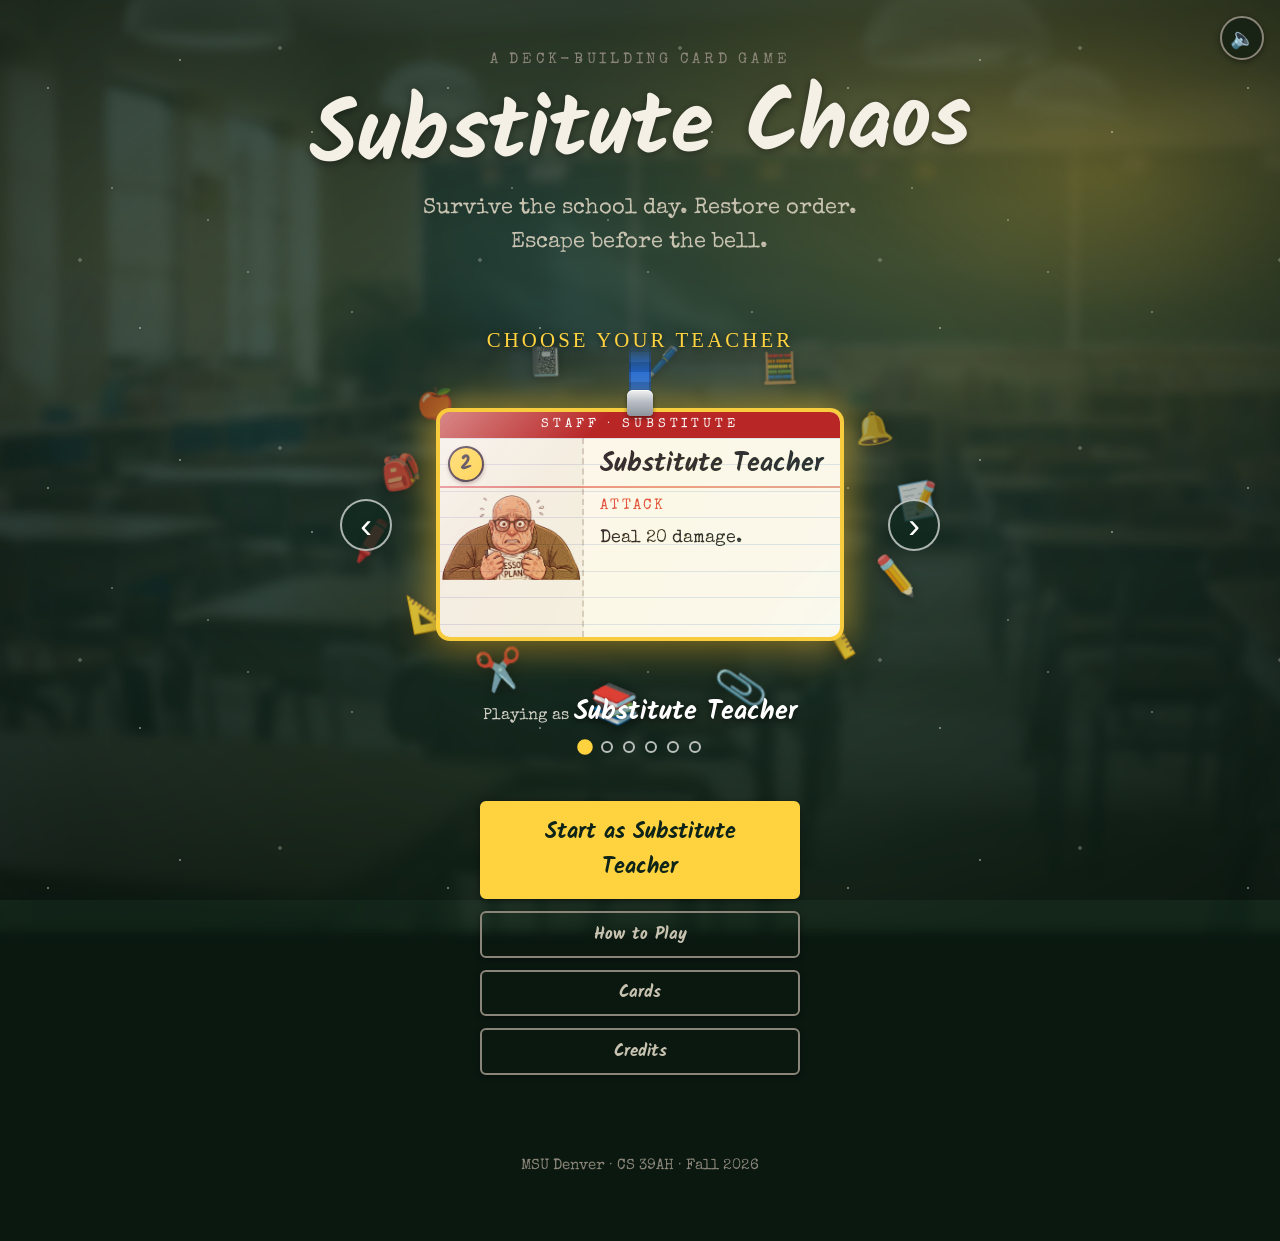
==== commit 73f56994: "main menu hero select change and mitigate damage visual effect." ====
--- a/index.html
+++ b/index.html
@@ -61,6 +61,9 @@
                 <p class="title-screen__subtitle">Survive the school day. Restore order. Escape before the bell.</p>
             </div>
 
+            <!-- "Choose your teacher" heading over the staff card -->
+            <p class="teacher-pick__heading">Choose Your Teacher</p>
+
             <div class="card-stage">
                 <!-- Orbiting school supplies (filled in by js/ui/orbit.js) -->
                 <div id="orbit" class="orbit" aria-hidden="true"></div>
@@ -83,6 +86,14 @@
                         aria-label="Next staff member">
                     ›
                 </button>
+            </div>
+
+            <!-- Who you picked: name, "2 of 6", and a dot per teacher (js/main.js) -->
+            <div class="teacher-pick" aria-live="polite">
+                <p class="teacher-pick__name">
+                    Playing as <strong id="teacher-name"></strong>
+                </p>
+                <div class="teacher-pick__dots" id="teacher-dots" role="tablist" aria-label="Teachers"></div>
             </div>
 
             <div class="title-screen__menu">
--- a/styles.css
+++ b/styles.css
@@ -737,6 +737,94 @@
 }
 
 /* Teacher Selector */
+/* ----- Teacher picker: makes it obvious who you'll play as ----- */
+.teacher-pick__heading {
+    margin: var(--space-4) 0 -2.5rem;      /* sits just above the card */
+    position: relative;
+    z-index: 2;
+    text-align: center;
+    font-family: var(--font-title);
+    font-size: 1.3rem;
+    letter-spacing: 0.15em;
+    text-transform: uppercase;
+    color: var(--color-accent, #ffd23f);
+    text-shadow: 0 2px 6px rgba(0, 0, 0, 0.6);
+}
+
+/* The chosen badge glows gold so it's clearly "the one you picked" */
+#demo-card .card {
+    box-shadow:
+        0 0 0 4px rgba(255, 210, 63, 0.95),
+        0 0 36px 10px rgba(255, 210, 63, 0.55),
+        0 12px 24px rgba(0, 0, 0, 0.5);
+}
+
+/* Small bounce each time you switch teachers */
+#demo-card.is-picked {
+    animation: teacher-picked 0.35s cubic-bezier(.3, 1.6, .5, 1);
+}
+
+@keyframes teacher-picked {
+    from { transform: scale(0.9); opacity: 0.4; }
+    to   { transform: scale(1);   opacity: 1; }
+}
+
+.teacher-pick {
+    position: relative;
+    z-index: 2;
+    margin-top: -2.5rem;                    /* tuck under the card */
+    margin-bottom: var(--space-4);
+    text-align: center;
+}
+
+.teacher-pick__name {
+    margin: 0;
+    font-family: var(--font-body);
+    font-size: 1rem;
+    color: rgba(244, 240, 229, 0.85);
+}
+
+.teacher-pick__name strong {
+    font-family: var(--font-title);
+    font-size: 1.6rem;
+    color: #fff;
+    text-shadow: 0 2px 6px rgba(0, 0, 0, 0.6);
+}
+
+.teacher-pick__dots {
+    display: flex;
+    justify-content: center;
+    gap: 10px;
+    margin-top: var(--space-2);
+}
+
+.teacher-pick__dot {
+    width: 12px;
+    height: 12px;
+    padding: 0;
+    border: 2px solid rgba(255, 255, 255, 0.7);
+    border-radius: 50%;
+    background: transparent;
+    cursor: pointer;
+    transition: transform 0.15s ease, background 0.15s ease;
+}
+
+.teacher-pick__dot:hover {
+    transform: scale(1.25);
+}
+
+.teacher-pick__dot.is-selected {
+    background: #ffd23f;
+    border-color: #ffd23f;
+    transform: scale(1.3);
+}
+
+@media (prefers-reduced-motion: reduce) {
+    #demo-card.is-picked {
+        animation: none;
+    }
+}
+
 .teacher-selector__arrow {
     position: absolute;
     top: 50%;
@@ -3298,6 +3386,12 @@
         0 0 24px 8px rgba(200, 60, 120, 0.9);
 }
 
+/* "-2 🛡" when a Power blocks part of a hit (color = the Power's rarity) */
+.fx-block {
+    -webkit-text-stroke: 2px #10203a;
+    font-size: 2.2rem;
+}
+
 .fx-heal {
     color: #5fd96a;
     -webkit-text-stroke: 2px #0b2a0e;
@@ -3708,6 +3802,39 @@
     cursor: zoom-in;
 }
 
+/* ===== LIBRARY BATTLE ===== */
+
+/* Library enemy side: library image */
+.battle-screen--library .battle__side--enemy {
+    position: relative;
+    overflow: hidden;
+
+    border-image: none;
+    border: 6px solid #5a3a1e;
+    border-radius: 12px;
+
+    background:
+        linear-gradient(rgba(20, 12, 6, 0.15), rgba(20, 12, 6, 0.30)),
+        url('graphics/screens/library.jpg') center / cover no-repeat;
+
+    box-shadow: 0 4px 12px rgba(0, 0, 0, 0.35);
+}
+
+.battle-screen--library .battle__side--enemy .battle__side-label,
+.battle-screen--library .battle__side--enemy .battle__intent {
+    color: #f8f4e9;
+    text-shadow: 0 1px 3px rgba(0, 0, 0, 0.75);
+}
+
+/* Library hero side: librarian's desk image */
+.battle-screen--library .battle__side--player {
+    background:
+        linear-gradient(rgba(0, 0, 0, 0.12), rgba(0, 0, 0, 0.25)),
+        url('graphics/screens/library-hero.jpg') center 75% / cover no-repeat,
+        linear-gradient(180deg, #8a5a30 0%, #53341a 100%);
+
+    border-top: 10px solid #6b4423;
+}
 /* =========================================================
    BATTLE: TEARING CARDS
    Cards rip more as they lose Sanity:
@@ -3808,3 +3935,39 @@
         animation: none;
     }
 }
+
+/* =========================================================
+    Hallway Level
+    battle.js adds .battle-screen--hallway during the hallway fight
+   ========================================================= */
+/* HALLWAY */
+.battle-screen--hallway .battle__side--enemy {
+    border-image: none;
+    border: 6px solid #596579;
+    border-radius: 12px;
+
+    background:
+        radial-gradient(
+            ellipse at 50% 20%,
+            rgba(110, 100, 160, 0.5),
+            transparent 70%
+        ),
+        linear-gradient(145deg, #41415a, #242735);
+
+    box-shadow: 0 6px 16px rgba(0, 0, 0, 0.45);
+}
+
+/* Keep enemy text readable */
+.battle-screen--hallway .battle__side--enemy .battle__side-label,
+.battle-screen--hallway .battle__side--enemy .battle__intent {
+    color: #ffffff;
+    text-shadow: 0 1px 3px rgba(0, 0, 0, 0.75);
+}
+
+.battle-screen--hallway .battle__side--player {
+    background:
+        radial-gradient(ellipse at 50% 20%,
+            rgba(110, 170, 200, 0.45),
+            transparent 70%),
+        linear-gradient(145deg, #526a7b, #303c4b);
+}
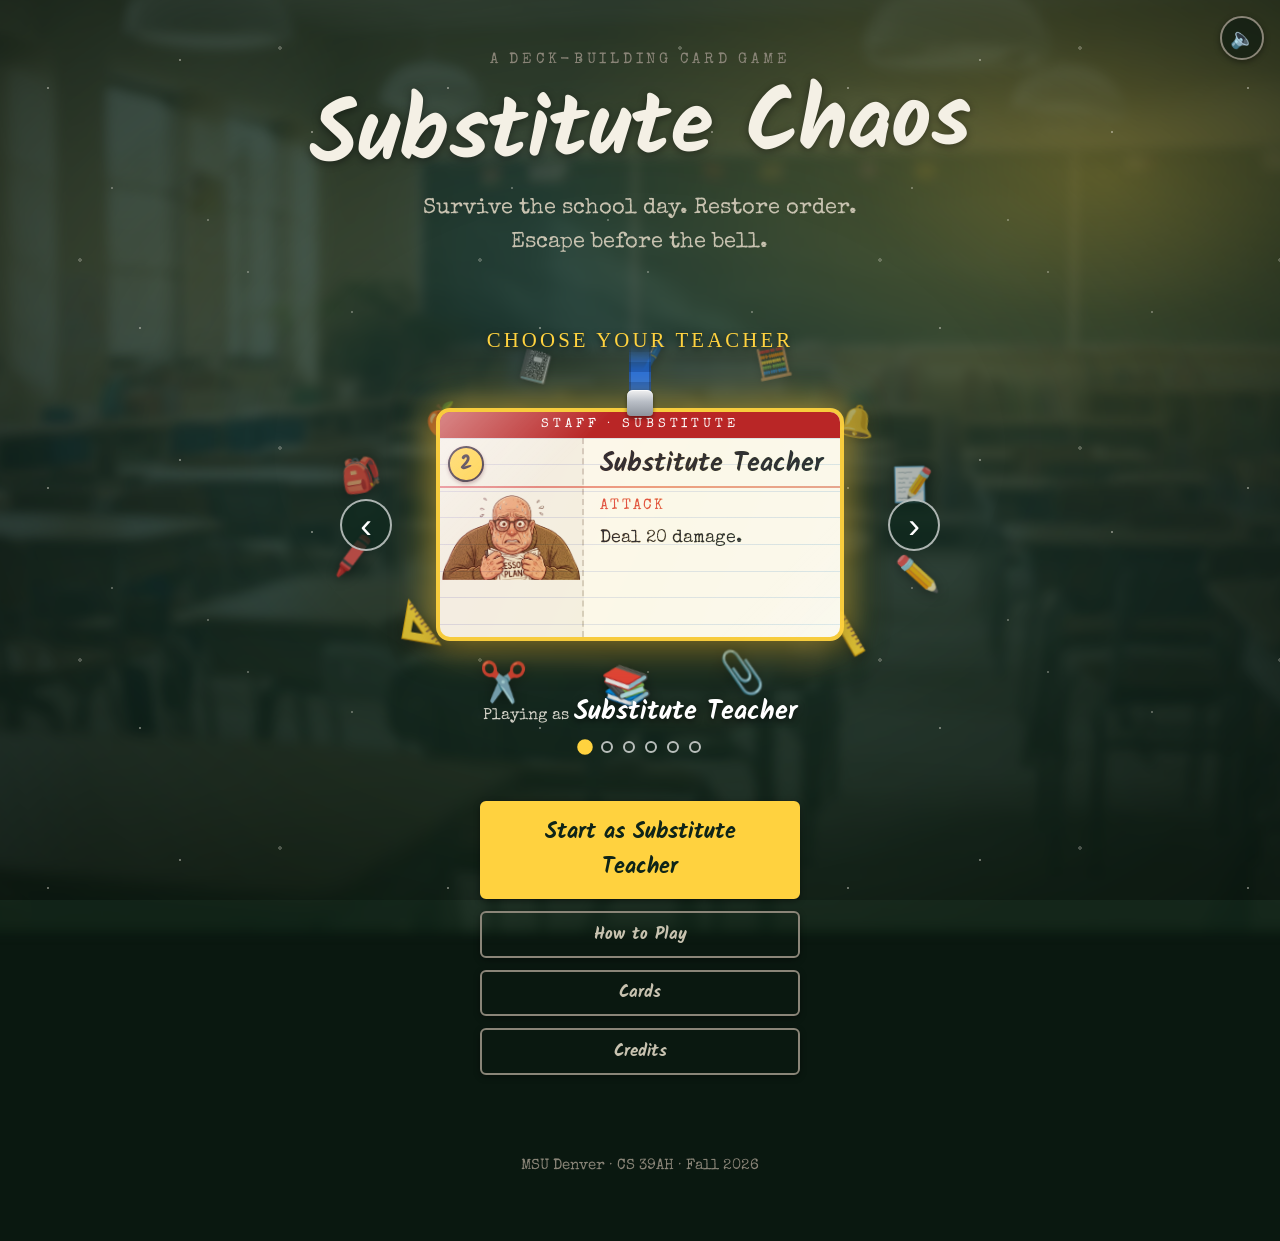
==== commit 96506934: "reduce motiion changes" ====
--- a/index.html
+++ b/index.html
@@ -112,6 +112,12 @@
 
     </main>
 
+    <!-- ONE switch for the whole game: true = always play animations, even when
+         the computer has "reduce motion" turned on. false = respect that setting. -->
+    <script>
+        window.SC = window.SC || {};
+        SC.ALWAYS_ANIMATE = true;
+    </script>
     <script src="js/content/cards.js"></script>
     <script src="js/content/credits.js"></script>
     <script src="js/content/days.js"></script>
--- a/styles.css
+++ b/styles.css
@@ -620,7 +620,7 @@
 }
 
 /* Reduced motion: keep the gold look, skip the shine */
-@media (prefers-reduced-motion: reduce) {
+@media (prefers-reduced-motion: reduce) and (scripting: none) {
     .card--legendary::after {
         display: none;
     }
@@ -819,7 +819,7 @@
     transform: scale(1.3);
 }
 
-@media (prefers-reduced-motion: reduce) {
+@media (prefers-reduced-motion: reduce) and (scripting: none) {
     #demo-card.is-picked {
         animation: none;
     }
@@ -964,7 +964,7 @@
 }
 
 /* Reduced motion: keep the foil, stop it drifting */
-@media (prefers-reduced-motion: reduce) {
+@media (prefers-reduced-motion: reduce) and (scripting: none) {
     .card--hero::after {
         animation: none;
     }
@@ -1732,7 +1732,7 @@
 
 }
 
-@media (prefers-reduced-motion: reduce) {
+@media (prefers-reduced-motion: reduce) and (scripting: none) {
     *,
     *::before,
     *::after {
@@ -1923,7 +1923,7 @@
 }
 
 /* Respect users who turn off animations */
-@media (prefers-reduced-motion: reduce) {
+@media (prefers-reduced-motion: reduce) and (scripting: none) {
     .day-node--current .day-node__button { animation: none; }
 }
 
@@ -1969,7 +1969,7 @@
     to   { transform: none;        opacity: 1; filter: none; }
 }
 
-@media (prefers-reduced-motion: reduce) {
+@media (prefers-reduced-motion: reduce) and (scripting: none) {
     .zone-map {
         animation: none;
     }
@@ -2135,7 +2135,7 @@
     opacity: 0.35;
 }
 
-@media (prefers-reduced-motion: reduce) {
+@media (prefers-reduced-motion: reduce) and (scripting: none) {
     .zone-map__play,
     .zone-node--current .zone-node__mark,
     .zone-node--open .zone-node__mark,
@@ -2768,7 +2768,7 @@
     60%, 100% { transform: translateX(60%); }
 }
 
-@media (prefers-reduced-motion: reduce) {
+@media (prefers-reduced-motion: reduce) and (scripting: none) {
     .defender--legendary .def-shine::after {
         animation: none;
     }
@@ -3432,7 +3432,7 @@
     }
 }
 
-@media (prefers-reduced-motion: reduce) {
+@media (prefers-reduced-motion: reduce) and (scripting: none) {
     .reward-slot,
     .hand-slot,
     .hand-slot .card {
@@ -3929,7 +3929,7 @@
     display: none;
 }
 
-@media (prefers-reduced-motion: reduce) {
+@media (prefers-reduced-motion: reduce) and (scripting: none) {
     .is-ripping,
     .is-ripping > .tear-marks {
         animation: none;
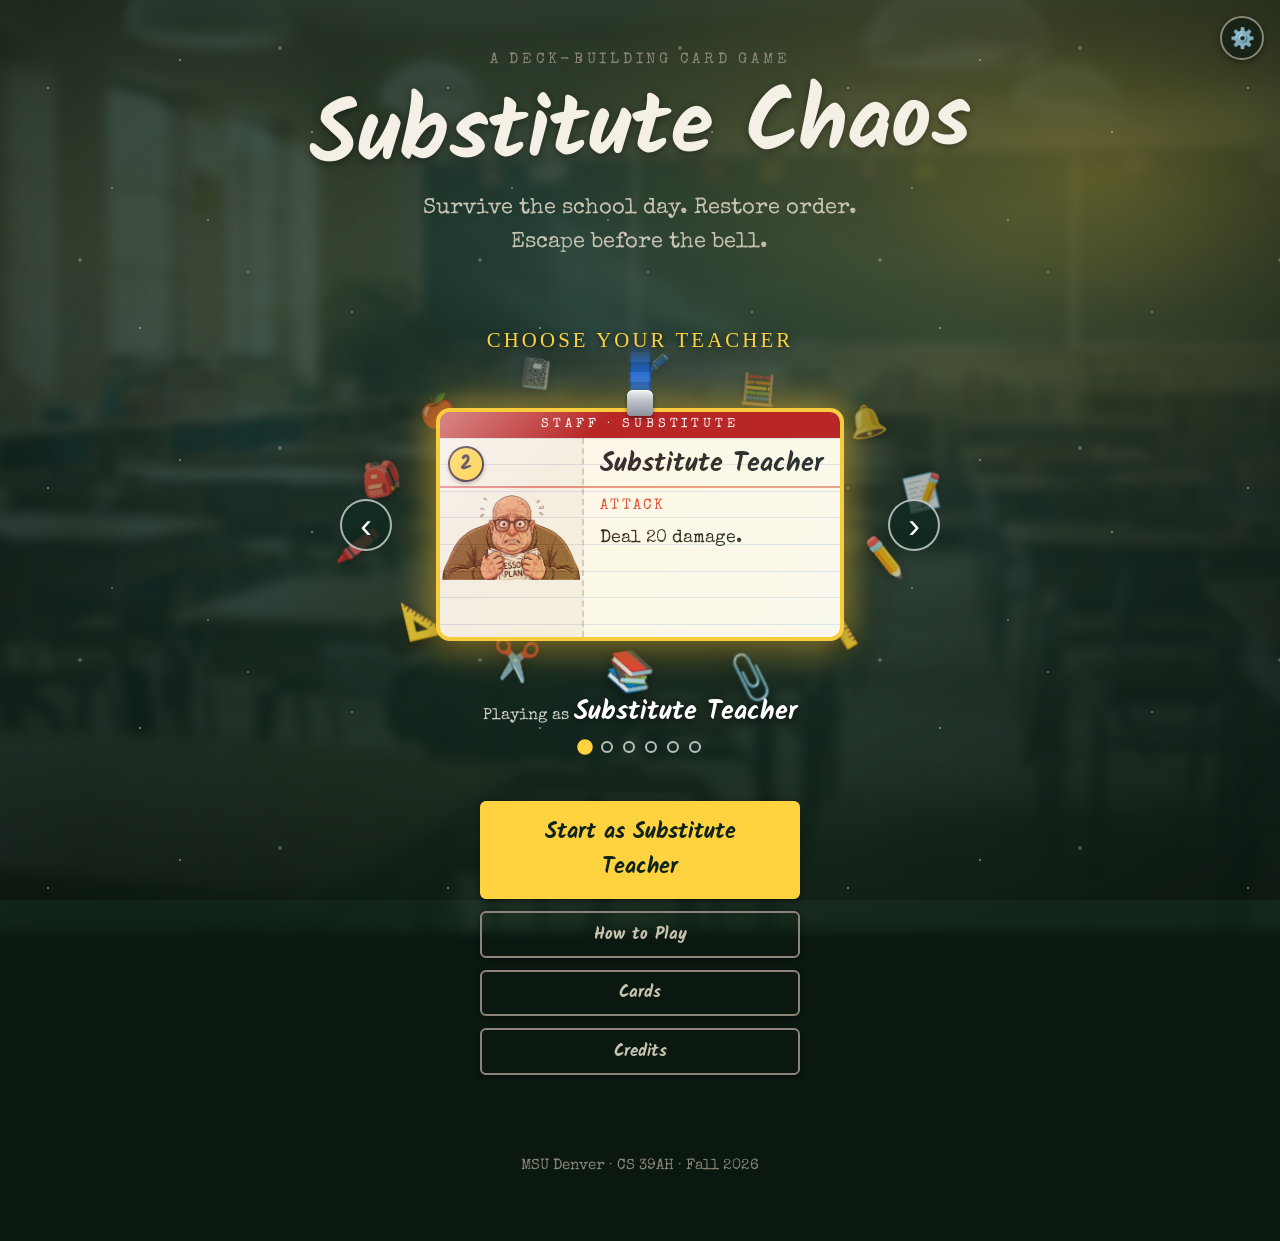
==== commit c44c26c5: "settings changes" ====
--- a/index.html
+++ b/index.html
@@ -28,25 +28,47 @@
         =============================================================
     -->
 
-    <!-- Music volume (wired up in js/audio.js). Outside #screen so it stays on every screen. -->
-    <div id="volume-control" class="volume-control">
-        <button id="volume-toggle" class="volume-toggle" type="button"
-                aria-label="Music volume" aria-expanded="false" aria-controls="volume-panel">🔉</button>
+    <!-- Settings (js/ui/settings.js). Outside #screen so the gear button is on
+         every screen, the battle included. The sliders are wired up in js/audio.js. -->
+    <button id="settings-open" class="settings-toggle" type="button"
+            aria-label="Settings" aria-haspopup="dialog">⚙️</button>
 
-        <div id="volume-panel" class="volume-panel">
-            <div class="volume-panel__group">
-                <span id="music-volume-value" class="volume-panel__value">15%</span>
-                <input id="music-volume" class="volume-panel__slider" type="range"
-                       min="0" max="100" step="1" value="15" aria-label="Music volume">
-                <span class="volume-panel__label">Music</span>
-            </div>
+    <div id="settings" class="settings" hidden>
+        <div class="settings__panel" role="dialog" aria-modal="true" aria-labelledby="settings-title">
+            <button id="settings-close" class="settings__close" type="button" aria-label="Close settings">✕</button>
+            <h2 id="settings-title" class="settings__title">Settings</h2>
 
-            <div class="volume-panel__group">
-                <span id="sfx-volume-value" class="volume-panel__value">100%</span>
-                <input id="sfx-volume" class="volume-panel__slider" type="range"
-                       min="0" max="100" step="1" value="100" aria-label="Sound effects volume">
-                <span class="volume-panel__label">Sounds</span>
-            </div>
+            <section class="settings__section">
+                <h3 class="settings__heading">Sound</h3>
+
+                <div class="settings__row">
+                    <label class="settings__label" for="music-volume">🎵 Music</label>
+                    <input id="music-volume" class="settings__slider" type="range"
+                           min="0" max="100" step="1" value="15">
+                    <span id="music-volume-value" class="settings__value">15%</span>
+                </div>
+
+                <div class="settings__row">
+                    <label class="settings__label" for="sfx-volume">🔔 Sounds</label>
+                    <input id="sfx-volume" class="settings__slider" type="range"
+                           min="0" max="100" step="1" value="100">
+                    <span id="sfx-volume-value" class="settings__value">100%</span>
+                </div>
+            </section>
+
+            <section class="settings__section">
+                <h3 class="settings__heading">Motion</h3>
+
+                <label class="settings__check">
+                    <input id="reduce-animations" type="checkbox">
+                    <span>
+                        <strong>Reduce animations</strong>
+                        <small>Fewer zooms, slams, and flying cards. Turn this on if motion on screen bothers you.</small>
+                    </span>
+                </label>
+            </section>
+
+            <button id="settings-done" class="btn btn--primary settings__done" type="button">Done</button>
         </div>
     </div>
 
@@ -112,11 +134,17 @@
 
     </main>
 
-    <!-- ONE switch for the whole game: true = always play animations, even when
-         the computer has "reduce motion" turned on. false = respect that setting. -->
+    <!-- Animations are always on, whatever the computer's own "reduce motion"
+         setting is. The only way to turn them down is the game's Settings
+         checkbox, which is remembered here (js/ui/settings.js). -->
     <script>
         window.SC = window.SC || {};
-        SC.ALWAYS_ANIMATE = true;
+        try {
+            SC.REDUCE_ANIMATIONS = localStorage.getItem('sc-reduce-animations') === '1';
+        } catch (e) {
+            SC.REDUCE_ANIMATIONS = false;
+        }
+        document.documentElement.classList.toggle('reduce-animations', SC.REDUCE_ANIMATIONS);
     </script>
     <script src="js/content/cards.js"></script>
     <script src="js/content/credits.js"></script>
@@ -127,6 +155,7 @@
     <script src="js/ui/map.js"></script>
     <script src="js/ui/zones.js"></script>
     <script src="js/audio.js"></script>
+    <script src="js/ui/settings.js"></script>
     <script src="js/content/starter-cards.js"></script>
     <script src="js/content/enemies.js"></script>
     <script src="js/content/levels.js"></script>
--- a/styles.css
+++ b/styles.css
@@ -1612,20 +1612,14 @@
     transform: rotate(-4deg);
 }
 
-/* ---------- 10. MUSIC VOLUME ---------- */
-
-/* Speaker button with the slider hanging below it */
-.volume-control {
+/* ---------- 10. SETTINGS (js/ui/settings.js) ---------- */
+
+/* Gear button, top-right on every screen */
+.settings-toggle {
     position: fixed;
     top: var(--space-4);
     right: var(--space-4);
     z-index: 150;
-    display: flex;
-    flex-direction: column;
-    align-items: center;
-}
-
-.volume-toggle {
     width: 2.75rem;
     height: 2.75rem;
     display: flex;
@@ -1639,69 +1633,169 @@
     font-size: 1.25rem;
     cursor: pointer;
     box-shadow: var(--shadow-sm);
-    transition: transform 0.15s ease, border-color 0.15s ease;
-}
-
-.volume-toggle:hover,
-.volume-toggle:focus-visible,
-.volume-control.is-open .volume-toggle {
-    transform: scale(1.08);
+    transition: transform 0.2s ease, border-color 0.15s ease;
+}
+
+.settings-toggle:hover,
+.settings-toggle:focus-visible {
+    transform: rotate(45deg) scale(1.08);
     border-color: var(--color-chalk);
     outline: none;
 }
 
-/* The drop-down panel, hidden until the button is clicked */
-.volume-panel {
-    display: flex;
-    flex-direction: column;
+/* Dark see-through cover over the whole game */
+.settings {
+    position: fixed;
+    inset: 0;
+    z-index: 300;                   /* above the battle and flying cards */
+    display: grid;
+    place-items: center;
+    padding: var(--space-4);
+    background: rgba(5, 12, 8, 0.7);
+    animation: settings-fade 0.2s ease;
+}
+
+.settings[hidden] {
+    display: none;
+}
+
+/* The window itself: a sheet of paper, like the cards */
+.settings__panel {
+    position: relative;
+    width: min(420px, 100%);
+    padding: var(--space-5) var(--space-5) var(--space-4);
+    border-radius: 12px;
+    background:
+        repeating-linear-gradient(180deg, transparent 0 27px, rgba(90, 130, 200, 0.18) 27px 28px),
+        #fbf7ea;
+    color: #2a2a35;
+    box-shadow: 0 20px 50px rgba(0, 0, 0, 0.6);
+    animation: settings-pop 0.25s cubic-bezier(.3, 1.4, .5, 1);
+}
+
+.settings__title {
+    margin: 0 0 var(--space-3);
+    font-family: var(--font-title);
+    font-size: 2rem;
+    text-align: center;
+    color: #2a2a35;              /* headings are chalk-white elsewhere */
+    text-shadow: none;
+}
+
+.settings__close {
+    position: absolute;
+    top: var(--space-2);
+    right: var(--space-2);
+    width: 2rem;
+    height: 2rem;
+    border: none;
+    border-radius: 50%;
+    background: transparent;
+    color: #2a2a35;
+    font-size: 1.1rem;
+    cursor: pointer;
+}
+
+.settings__close:hover {
+    background: rgba(0, 0, 0, 0.08);
+}
+
+.settings__section {
+    margin-bottom: var(--space-4);
+}
+
+.settings__heading {
+    text-shadow: none;
+    margin: 0 0 var(--space-2);
+    padding-bottom: 2px;
+    border-bottom: 2px solid rgba(217, 72, 72, 0.5);   /* red margin line */
+    font-family: var(--font-title);
+    font-size: 1.15rem;
+    color: #a82020;
+}
+
+/* "Music  [=====o---]  15%" */
+.settings__row {
+    display: grid;
+    grid-template-columns: 6rem 1fr 3rem;
     align-items: center;
     gap: var(--space-2);
-    margin-top: var(--space-2);
-    padding: var(--space-3) var(--space-2);
-    background: rgba(10, 24, 16, 0.85);
-    border: 2px solid var(--color-chalk-faint);
-    border-radius: 999px;
-    box-shadow: var(--shadow-md);
-
-    opacity: 0;
-    visibility: hidden;
-    pointer-events: none;
-    transform: translateY(-8px) scaleY(0.6);
-    transform-origin: top center;
-    transition:
-        opacity 0.2s ease,
-        transform 0.2s ease,
-        visibility 0s linear 0.2s;
-}
-
-.volume-control.is-open .volume-panel {
-    opacity: 1;
-    visibility: visible;
-    pointer-events: auto;
-    transform: none;
-    transition:
-        opacity 0.2s ease,
-        transform 0.2s ease,
-        visibility 0s;
-}
-
-.volume-panel__value,
-.volume-panel__label {
-    font-size: 0.75rem;
-    color: var(--color-chalk-dim);
-}
-
-/* Vertical slider: top is loudest */
-.volume-panel__slider {
-    writing-mode: vertical-lr;
-    direction: rtl;
-    width: 1.5rem;
-    height: 8rem;
+    margin-bottom: var(--space-2);
+}
+
+.settings__label {
+    font-family: var(--font-title);
+    font-size: 1.05rem;
+}
+
+.settings__slider {
+    width: 100%;
     margin: 0;
     cursor: pointer;
-    accent-color: var(--color-accent);
-}
-
+    accent-color: #2a6b4a;
+}
+
+.settings__value {
+    font-family: var(--font-body);
+    font-size: 0.85rem;
+    text-align: right;
+}
+
+/* Checkbox with a short explanation under it */
+.settings__check {
+    display: flex;
+    gap: var(--space-3);
+    align-items: flex-start;
+    cursor: pointer;
+}
+
+.settings__check input {
+    width: 1.3rem;
+    height: 1.3rem;
+    margin-top: 0.2rem;
+    accent-color: #2a6b4a;
+    cursor: pointer;
+}
+
+.settings__check strong {
+    display: block;
+    font-family: var(--font-title);
+    font-size: 1.05rem;
+}
+
+.settings__check small {
+    display: block;
+    font-family: var(--font-body);
+    font-size: 0.8rem;
+    line-height: 1.4;
+    color: #555;
+}
+
+.settings__done {
+    display: block;
+    margin: 0 auto;
+    min-width: 10rem;
+}
+
+@keyframes settings-fade {
+    from { opacity: 0; }
+}
+
+@keyframes settings-pop {
+    from { transform: scale(0.85); opacity: 0; }
+}
+
+/* ----- "Reduce animations" turned on (html.reduce-animations) -----
+   Makes every CSS animation and transition finish instantly. The battle's
+   flying cards are turned off in js/ui/battle-fx.js. */
+html.reduce-animations *,
+html.reduce-animations *::before,
+html.reduce-animations *::after {
+    animation-duration: 0.01ms !important;
+    animation-iteration-count: 1 !important;
+    transition-duration: 0.01ms !important;
+    scroll-behavior: auto !important;
+}
 
 /* ---------- RESPONSIVE ---------- */
 @media (max-width: 600px) {
@@ -3693,29 +3787,6 @@
     .board-arrow--prev { left: 6px; }
     .board-arrow--next { right: 6px; }
 }
-/* =========================================================
-   VOLUME PANEL: Music and Sounds sliders side by side
-   ========================================================= */
-.volume-panel {
-    flex-direction: row;
-    align-items: flex-start;
-    gap: var(--space-3);
-    padding: var(--space-3) var(--space-3);
-    border-radius: 28px;
-}
-
-.volume-panel__group {
-    display: flex;
-    flex-direction: column;
-    align-items: center;
-    gap: var(--space-2);
-    min-width: 2.6rem;
-}
-
-/* Wider panel: line it up with the right edge so it stays on screen */
-.volume-control {
-    align-items: flex-end;
-}
 
 /* =========================================================
    DAY MAP: unlocked nodes (temporary, see SC.UNLOCK_ALL_NODES in map.js)
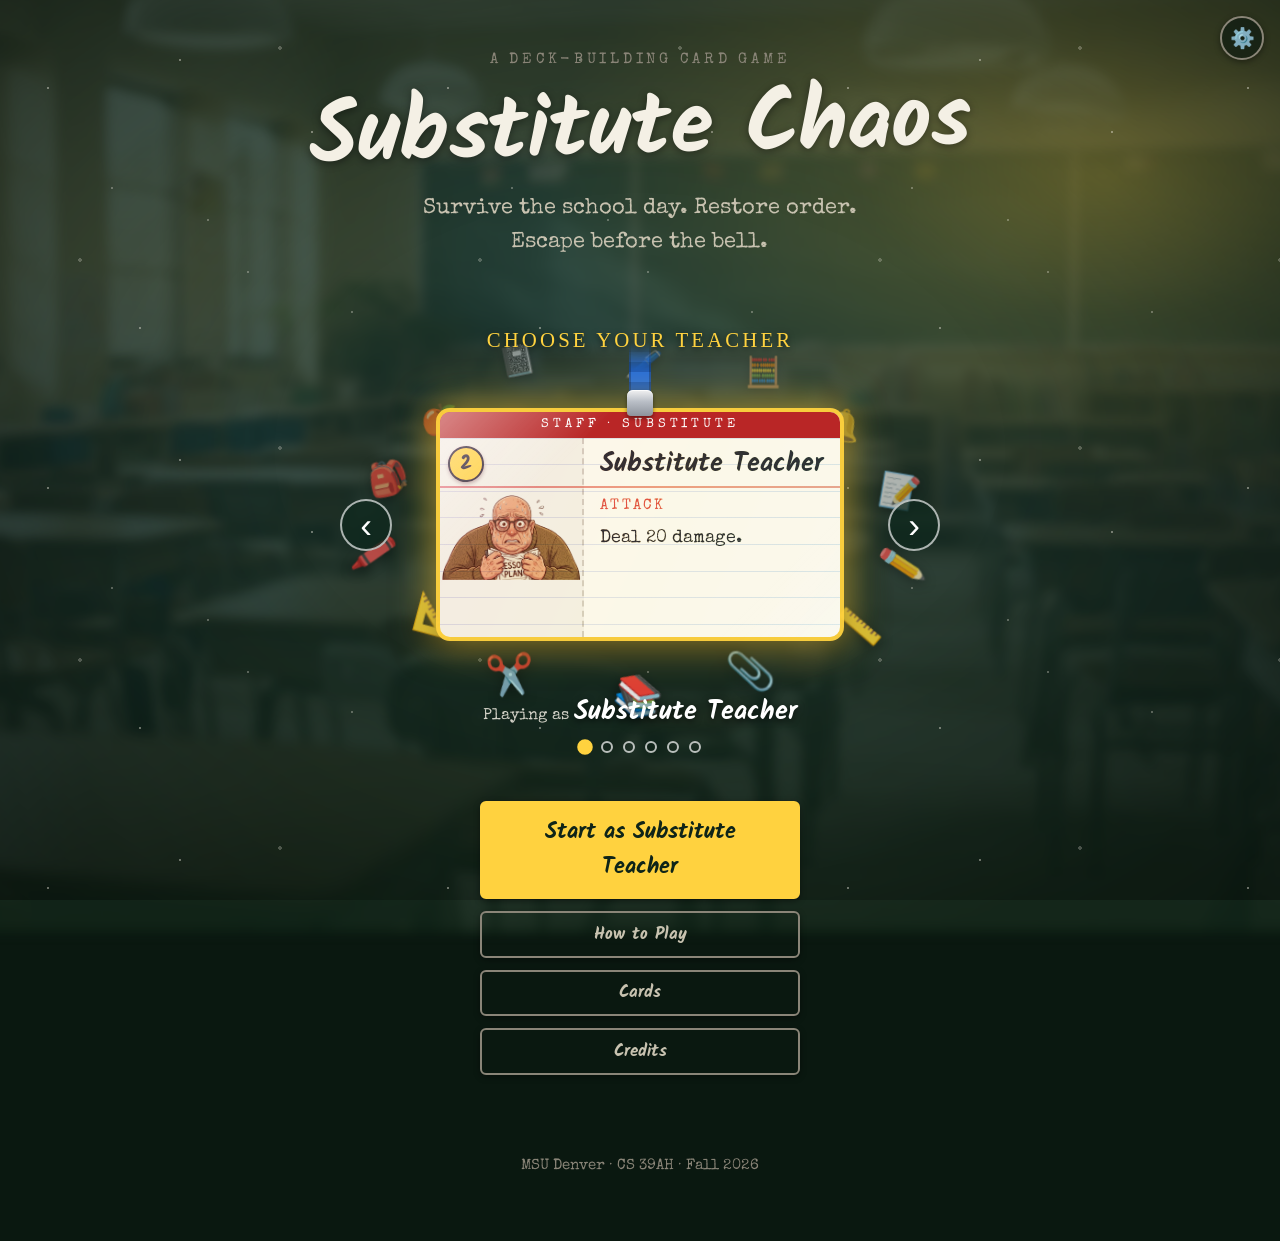
==== commit ed82e990: "Teacher profile screen, Cards page by location, new teacher art" ====
--- a/index.html
+++ b/index.html
@@ -149,6 +149,7 @@
     <script src="js/content/cards.js"></script>
     <script src="js/content/credits.js"></script>
     <script src="js/content/days.js"></script>
+    <script src="js/content/teachers.js"></script>
     <script src="js/ui/card.js"></script>
     <script src="js/ui/tutorial.js"></script>   <!-- NEW: renders cards on the tutorial screen -->
     <script src="js/ui/orbit.js"></script>
@@ -162,6 +163,7 @@
     <script src="js/engine/combat.js"></script>
     <script src="js/ui/battle-fx.js"></script>
     <script src="js/ui/battle.js"></script>
+    <script src="js/ui/teacher.js"></script>
     <script src="js/main.js"></script>
 </body>
 </html>
--- a/styles.css
+++ b/styles.css
@@ -1089,6 +1089,137 @@
     margin: 0;
 }
 
+/* ----- Cards screen: pick a location first ----- */
+
+/* On the picker the rarity tabs are invisible but still take up their
+   space, so the chalkboard doesn't jump down when a location opens.
+   They fade in instead. */
+.chalkboard__tabs {
+    transition: opacity 0.3s ease, visibility 0.3s;
+}
+
+/* (a class, not "hidden", since [hidden] would remove them from the page) */
+.chalkboard__tabs.is-off {
+    visibility: hidden;
+    opacity: 0;
+}
+
+/* Location buttons drawn in chalk on the first board */
+.location-picker {
+    display: grid;
+    grid-template-columns: repeat(4, minmax(0, 1fr));
+    gap: var(--space-5) var(--space-4);
+    max-width: 860px;
+    margin: var(--space-5) auto var(--space-3);
+}
+
+.location-pick {
+    position: relative;
+    display: flex;
+    flex-direction: column;
+    align-items: stretch;
+    gap: 2px;
+    padding: 10px 10px 8px;
+    background: #fbf8f1;
+    border: none;
+    border-radius: 2px;
+    box-shadow: 0 6px 14px rgba(0, 0, 0, 0.45);
+    cursor: pointer;
+    color: #2a2a35;
+    font-family: var(--font-title);
+    transition: transform 0.15s ease, box-shadow 0.15s ease;
+}
+
+/* Tilt them a little, like they were taped up by hand */
+.location-pick:nth-child(4n+1) { rotate: -2.5deg; }
+.location-pick:nth-child(4n+2) { rotate: 1.5deg; }
+.location-pick:nth-child(4n+3) { rotate: -1deg; }
+.location-pick:nth-child(4n)   { rotate: 2deg; }
+
+/* A strip of tape holding each photo up */
+.location-pick::before {
+    content: '';
+    position: absolute;
+    top: -10px;
+    left: 50%;
+    width: 70px;
+    height: 20px;
+    translate: -50% 0;
+    rotate: -3deg;
+    background: rgba(240, 228, 190, 0.75);
+    box-shadow: 0 1px 2px rgba(0, 0, 0, 0.2);
+}
+
+.location-pick:hover,
+.location-pick:focus-visible {
+    transform: scale(1.08) rotate(0deg);
+    box-shadow: 0 14px 26px rgba(0, 0, 0, 0.55);
+    z-index: 2;
+    outline: none;
+}
+
+.location-pick__photo {
+    display: block;
+    aspect-ratio: 4 / 3;
+    overflow: hidden;
+    background: #2a2a35;
+}
+
+.location-pick__photo > img {
+    display: block;
+    width: 100%;
+    height: 100%;
+    object-fit: cover;
+}
+
+.location-pick__name {
+    margin-top: 6px;
+    font-size: clamp(1rem, 1.7vw, 1.25rem);
+    font-weight: 700;
+    line-height: 1.1;
+}
+
+.location-pick__count {
+    font-family: var(--font-body);
+    font-size: var(--size-small);
+    color: rgba(42, 42, 53, 0.6);
+}
+
+/* "All Cards": three little cards fanned out instead of a photo */
+.location-pick__fan {
+    display: flex;
+    align-items: center;
+    justify-content: center;
+    height: 100%;
+    background: #3a3f3a;
+}
+
+.location-pick__mini {
+    width: 30%;
+    aspect-ratio: 3 / 4;
+    margin: 0 -4%;
+    padding: 4px;
+    background: #fbf8f1;
+    border-radius: 4px;
+    box-shadow: 0 3px 8px rgba(0, 0, 0, 0.5);
+}
+
+.location-pick__mini:nth-child(1) { rotate: -14deg; translate: 0 6px; }
+.location-pick__mini:nth-child(3) { rotate: 14deg;  translate: 0 6px; }
+.location-pick__mini:nth-child(2) { z-index: 1; }
+
+.location-pick__mini img {
+    width: 100%;
+    height: 100%;
+    object-fit: contain;
+}
+
+@media (max-width: 700px) {
+    .location-picker {
+        grid-template-columns: repeat(2, minmax(0, 1fr));
+    }
+}
+
 /* Rarity tabs written in chalk across the board */
 .chalkboard__tabs {
     display: flex;
@@ -1363,6 +1494,12 @@
 .cards-screen__header,
 .cards-screen__back {
     animation: fade-in 0.35s ease 0.95s both;
+}
+
+/* Boards put up after the screen opens (a location's boards) skip that
+   fade, so their cards can slam in right after the slide */
+.chalkboard--late > * {
+    animation: none;
 }
 
 /* Leaving the Cards screen: boards shrink back into the room */
@@ -2219,6 +2356,55 @@
     pointer-events: none;
 }
 
+/* The cafeteria illustration is busier than the classroom and gym maps.
+   Strengthen the existing blue chalk trails with a light outline, without
+   changing the shared arrow appearance or marching animation elsewhere. */
+.zone-map--cafeteria .zone-map__play,
+.zone-map--cafeteria .zone-map__arrowhead {
+    stroke: #192d8a;
+    stroke-width: 5;
+    filter: drop-shadow(0 0 2px #fff9e5) drop-shadow(0 0 3px #fff9e5);
+}
+
+.zone-map--cafeteria .zone-map__play {
+    stroke-dasharray: 4 7;
+}
+
+/* Keep the same handwriting and font size as Homeroom/Gym, but add
+   a brighter outline so names remain readable over tables and the kitchen. */
+.zone-map--cafeteria .zone-node__label {
+    max-width: 23cqw;
+    white-space: normal;
+    text-align: center;
+    line-height: 1.12;
+    text-shadow:
+        -1px -1px 0 #fff9e7,
+         1px -1px 0 #fff9e7,
+        -1px  1px 0 #fff9e7,
+         1px  1px 0 #fff9e7,
+         0 0 4px #fff9e7,
+         0 0 9px #fff9e7;
+}
+
+.zone-map--cafeteria .zone-node__mark {
+    text-shadow: 0 0 4px #fff5de, 0 0 8px #fff5de;
+}
+
+/* Planned sublevels: visible on the map but unavailable until implemented. */
+.zone-node--pending {
+    cursor: not-allowed;
+}
+.zone-node--pending .zone-node__mark,
+.zone-node--pending .zone-node__label {
+    opacity: 0.65;
+}
+
+/* "Coming soon" still communicates that these levels are unavailable;
+   their names need not be faded over the detailed cafeteria art. */
+.zone-map--cafeteria .zone-node--pending .zone-node__label {
+    opacity: 1;
+}
+
 /* Not reachable yet */
 .zone-node--locked {
     cursor: not-allowed;
@@ -2364,6 +2550,31 @@
     padding: var(--space-4) var(--space-5) var(--space-3);
     box-shadow: 0 12px 24px rgba(0, 0, 0, 0.45);
     color: rgba(244, 240, 229, 0.9);
+}
+
+/* Called Out status: shown on either side only while stacks remain.
+   Positioned above the board without moving the battle layout. */
+.battle__called-out {
+    position: absolute;
+    top: 0.4rem;
+    right: 0.65rem;
+    z-index: 3;
+    padding: 0.35rem 0.65rem;
+    border: 1px solid #efbc69;
+    border-radius: 999px;
+    background: rgba(91, 33, 24, 0.94);
+    color: #fff1d8;
+    font-family: var(--font-title);
+    font-size: 0.75rem;
+    font-weight: 700;
+    line-height: 1.2;
+    white-space: nowrap;
+    text-shadow: 0 1px 2px rgba(0, 0, 0, 0.65);
+    box-shadow: 0 2px 6px rgba(0, 0, 0, 0.35);
+}
+
+.battle__called-out[hidden] {
+    display: none;
 }
 
 /* Words on the board look like chalk */
@@ -3497,6 +3708,84 @@
 }
 
 /* Red rubber stamp for Confiscated cards */
+/* ----- Choosing a target (Technical Foul) ----- */
+.battle__target-banner {
+    position: fixed;
+    top: 4.5rem;
+    left: 50%;
+    z-index: 200;
+    transform: translateX(-50%);
+    display: flex;
+    align-items: center;
+    gap: var(--space-3);
+    padding: var(--space-2) var(--space-4);
+    border: 3px solid #c0262b;
+    border-radius: 999px;
+    background: #fff4f2;
+    color: #8a1418;
+    font-family: var(--font-title);
+    font-size: 1.2rem;
+    font-weight: 700;
+    box-shadow: 0 8px 20px rgba(0, 0, 0, 0.5);
+    animation: target-banner 0.25s ease-out;
+}
+
+.battle__target-cancel {
+    padding: 2px 12px;
+    border: 2px solid #8a1418;
+    border-radius: 999px;
+    background: #fff;
+    color: #8a1418;
+    font-family: var(--font-body);
+    cursor: pointer;
+}
+
+@keyframes target-banner {
+    from { transform: translate(-50%, -12px); opacity: 0; }
+}
+
+/* Everything except the choices dims a little */
+.battle-screen.is-targeting .battle__hand,
+.battle-screen.is-targeting .battle__side--player {
+    opacity: 0.6;
+}
+
+/* The enemy Powers you can pick pulse red */
+.power-slot.is-target {
+    z-index: 6;
+    cursor: crosshair;
+    animation: target-pulse 0.9s ease-in-out infinite;
+}
+
+.power-slot.is-target .card {
+    box-shadow:
+        0 0 0 8px #e0262b,
+        0 0 50px 16px rgba(224, 38, 43, 0.8) !important;
+}
+
+.power-slot.is-target:hover {
+    animation: none;
+    transform: scale(1.2);
+}
+
+@keyframes target-pulse {
+    0%, 100% { scale: 1; }
+    50%      { scale: 1.08; }
+}
+
+/* The card you're playing lifts up out of your hand */
+.hand-slot.is-chosen {
+    translate: 0 -40px;
+    opacity: 1;
+}
+
+/* "EJECTED!" stamp, bigger and bolder than CONFISCATED */
+.fx-stamp--ejected {
+    z-index: 3;
+    font-size: 2.6rem;
+    border-width: 5px;
+}
+
 .fx-stamp {
     position: absolute;
     left: 50%;
@@ -4041,4 +4330,583 @@
             rgba(110, 170, 200, 0.45),
             transparent 70%),
         linear-gradient(145deg, #526a7b, #303c4b);
+}
+
+
+/* Zone 2: Locker gauntlet — blue steel lockers */
+.battle-screen--hallway-lockers .battle__side--enemy {
+    border-image: none;
+    border: 6px solid #526c91;
+    border-radius: 12px;
+    background:
+        repeating-linear-gradient(
+            90deg,
+            transparent 0 72px,
+            rgba(12, 25, 50, 0.75) 72px 78px
+        ),
+        repeating-linear-gradient(
+            180deg,
+            #5477a7 0 92px,
+            #304f79 92px 98px
+        );
+}
+
+.battle-screen--hallway-lockers .battle__side--player {
+    background:
+        repeating-linear-gradient(
+            90deg,
+            rgba(20, 35, 50, 0.15) 0 3px,
+            transparent 3px 45px
+        ),
+        linear-gradient(145deg, #8198ae, #394f69);
+    border-top: 10px solid #a8bacb;
+}
+
+
+/* Zone 3: Hallway showdown — dramatic boss arena */
+.battle-screen--hallway-boss .battle__side--enemy {
+    border-image: none;
+    border: 6px solid #a44b48;
+    border-radius: 12px;
+    background:
+        radial-gradient(
+            ellipse at 50% 20%,
+            rgba(255, 85, 65, 0.42),
+            transparent 70%
+        ),
+        linear-gradient(145deg, #472d3a, #191b29);
+    box-shadow:
+        inset 0 0 25px rgba(220, 50, 50, 0.16),
+        0 6px 18px rgba(0, 0, 0, 0.5);
+}
+
+.battle-screen--hallway-boss .battle__side--player {
+    background:
+        radial-gradient(
+            ellipse at 50% 0%,
+            rgba(120, 190, 220, 0.25),
+            transparent 70%
+        ),
+        linear-gradient(145deg, #455a70, #202c3c);
+    border-top: 10px solid #91b6cc;
+}
+
+.battle-screen--hallway-lockers .battle__side--enemy .battle__side-label,
+.battle-screen--hallway-lockers .battle__side--enemy .battle__intent,
+.battle-screen--hallway-boss .battle__side--enemy .battle__side-label,
+.battle-screen--hallway-boss .battle__side--enemy .battle__intent {
+    color: #ffffff;
+    text-shadow: 0 1px 3px rgba(0, 0, 0, 0.75);
+}
+
+/* ---- Principal enemy side ---- */
+.battle-screen--principal .battle__side--enemy {
+    position: relative;
+    overflow: hidden;
+
+    border-image: none;
+    border: 6px solid #66747a;
+    border-radius: 12px;
+
+    background:
+        linear-gradient(
+            rgba(20, 28, 33, 0.15),
+            rgba(20, 28, 33, 0.30)
+        ),
+        url('graphics/screens/principal_battlefield_enemy.jpg') center / cover no-repeat;
+
+    box-shadow: 0 4px 12px rgba(0, 0, 0, 0.35);
+}
+
+/* ---- Principal hero side ---- */
+.battle-screen--principal .battle__side--player {
+    background:
+        linear-gradient(rgba(0, 0, 0, 0.12), rgba(0, 0, 0, 0.25)),
+        url('graphics/screens/principal_battlefield_hero.jpg') center 75% / cover no-repeat,
+        linear-gradient(180deg, #8a5a30 0%, #53341a 100%);
+
+    border-top: 10px solid #6b4423;
+}
+/* ---------- TEACHER PROFILE SCREEN ----------
+   The staff file you see after picking a teacher (screens/teacher.html,
+   filled in by js/ui/teacher.js). A manila folder with two paper pages. */
+
+#screen[data-screen="teacher"] {
+    max-width: 1180px;
+}
+
+.teacher-screen {
+    display: flex;
+    flex-direction: column;
+    gap: var(--space-4);
+    animation: fade-in 0.35s ease both;
+}
+
+/* The manila folder */
+.staff-file {
+    position: relative;
+    margin-top: var(--space-6);
+    padding: var(--space-5);
+    background: linear-gradient(160deg, #e9c98c 0%, #dcb877 55%, #cfa964 100%);
+    border-radius: 4px 14px 14px 14px;
+    box-shadow:
+        inset 0 0 0 1px rgba(120, 80, 30, 0.35),
+        0 16px 34px rgba(0, 0, 0, 0.55);
+    animation: file-in 0.5s cubic-bezier(0.2, 0.8, 0.3, 1) both;
+}
+
+@keyframes file-in {
+    from { opacity: 0; transform: translateY(30px) rotate(-1deg); }
+}
+
+/* Folder tab sticking up at the top left */
+.staff-file__tab {
+    position: absolute;
+    bottom: 100%;
+    left: 0;
+    padding: 6px 22px 4px;
+    background: #e9c98c;
+    border-radius: 10px 10px 0 0;
+    box-shadow: inset 0 1px 0 rgba(255, 255, 255, 0.3);
+    color: #5a3a14;
+    font-family: var(--font-body);
+    font-size: var(--size-small);
+    letter-spacing: 0.08em;
+    text-transform: uppercase;
+}
+
+/* The two pages inside */
+.staff-file__pages {
+    display: grid;
+    grid-template-columns: minmax(260px, 0.8fr) 1.6fr;
+    gap: var(--space-5);
+}
+
+.staff-file__pages.is-flipping .staff-page {
+    animation: page-in 0.35s ease-out both;
+}
+
+.staff-file__pages.is-flipping .staff-page--right {
+    animation-delay: 0.06s;
+}
+
+@keyframes page-in {
+    from { opacity: 0; transform: translateX(14px); }
+}
+
+.staff-page {
+    padding: var(--space-5);
+    background:
+        repeating-linear-gradient(transparent 0 27px, rgba(90, 130, 200, 0.15) 27px 28px),
+        #fbf8f1;
+    border-radius: 3px;
+    box-shadow: 0 2px 6px rgba(0, 0, 0, 0.25);
+    color: #2a2a35;
+}
+
+.staff-page--left {
+    rotate: -0.6deg;
+}
+
+.staff-page__heading {
+    margin: var(--space-5) 0 var(--space-2);
+    padding-bottom: 2px;
+    border-bottom: 2px solid rgba(217, 72, 72, 0.5);
+    font-family: var(--font-title);
+    font-size: 1.35rem;
+    color: #2a2a35;
+}
+
+.staff-page__heading:first-child {
+    margin-top: 0;
+}
+
+.staff-page__note {
+    margin-left: var(--space-2);
+    font-family: var(--font-body);
+    font-size: 0.8rem;
+    font-weight: 400;
+    color: rgba(42, 42, 53, 0.55);
+}
+
+.staff-page__hint {
+    margin: var(--space-4) 0 0;
+    font-size: 0.8rem;
+    color: rgba(42, 42, 53, 0.55);
+    text-align: center;
+}
+
+/* ----- ID badge ----- */
+.staff-id {
+    overflow: hidden;
+    background: #fff;
+    border-radius: 10px;
+    box-shadow: 0 4px 12px rgba(0, 0, 0, 0.3);
+    text-align: center;
+    rotate: 1.5deg;
+}
+
+.staff-id__strip {
+    padding: 4px;
+    color: #fff;
+    font-family: var(--font-body);
+    font-size: 0.8rem;
+    letter-spacing: 0.12em;
+    text-transform: uppercase;
+}
+
+.staff-id__photo {
+    aspect-ratio: 1;
+    margin: var(--space-3) auto 0;
+    width: 70%;
+    overflow: hidden;
+    border: 3px solid #e4ded0;
+    border-radius: 8px;
+    background: #f1ece0;
+}
+
+.staff-id__photo img {
+    width: 100%;
+    height: 100%;
+    object-fit: cover;
+    object-position: top;
+}
+
+.staff-id__name {
+    margin: var(--space-2) 0 0;
+    font-family: var(--font-title);
+    font-size: 1.9rem;
+    line-height: 1.1;
+    color: #2a2a35;
+}
+
+.staff-id__title {
+    margin: 0 0 var(--space-3);
+    font-size: var(--size-small);
+    color: rgba(42, 42, 53, 0.6);
+}
+
+/* ----- Stats ----- */
+.staff-stats {
+    margin: 0;
+}
+
+.staff-stat {
+    display: grid;
+    grid-template-columns: 9.5rem 1fr;
+    align-items: center;
+    padding: 3px 0;
+}
+
+.staff-stat dt {
+    font-size: var(--size-small);
+    color: rgba(42, 42, 53, 0.7);
+}
+
+.staff-stat dd {
+    display: flex;
+    align-items: center;
+    gap: var(--space-2);
+    margin: 0;
+}
+
+.staff-stat strong {
+    font-family: var(--font-title);
+    font-size: 1.2rem;
+}
+
+.staff-bar {
+    flex: 1;
+    height: 10px;
+    overflow: hidden;
+    border-radius: 999px;
+    background: rgba(42, 42, 53, 0.12);
+}
+
+.staff-bar__fill {
+    display: block;
+    height: 100%;
+    border-radius: inherit;
+    background: linear-gradient(90deg, #4caf50, #8bd36b);
+    animation: bar-grow 0.6s ease-out both 0.2s;
+    transform-origin: left;
+}
+
+@keyframes bar-grow {
+    from { transform: scaleX(0); }
+}
+
+.staff-cups {
+    letter-spacing: 2px;
+}
+
+.staff-stars {
+    color: #e0a400;
+    font-size: 1.2rem;
+    letter-spacing: 2px;
+}
+
+.staff-stars__off {
+    color: rgba(42, 42, 53, 0.18);
+}
+
+/* ----- Home turf: a little taped photo ----- */
+.staff-home {
+    position: relative;
+    width: 75%;
+    margin: var(--space-3) auto 0;
+    padding: 8px 8px 6px;
+    background: #fff;
+    box-shadow: 0 4px 10px rgba(0, 0, 0, 0.3);
+    rotate: -2deg;
+    text-align: center;
+}
+
+.staff-home::before {
+    content: '';
+    position: absolute;
+    top: -9px;
+    left: 50%;
+    width: 60px;
+    height: 18px;
+    translate: -50% 0;
+    rotate: 3deg;
+    background: rgba(240, 228, 190, 0.8);
+}
+
+.staff-home img {
+    display: block;
+    width: 100%;
+    aspect-ratio: 4 / 3;
+    object-fit: cover;
+}
+
+.staff-home span {
+    display: block;
+    margin-top: 4px;
+    font-family: var(--font-title);
+    font-weight: 700;
+}
+
+/* ----- Bio and playstyle ----- */
+.staff-bio {
+    margin: 0;
+    line-height: 1.75;
+}
+
+.staff-tags {
+    display: flex;
+    flex-wrap: wrap;
+    gap: var(--space-2);
+    margin: var(--space-3) 0 0;
+    padding: 0;
+    list-style: none;
+}
+
+.staff-tags li {
+    padding: 2px 12px;
+    border: 2px solid rgba(42, 42, 53, 0.6);
+    border-radius: 999px;
+    font-family: var(--font-title);
+    font-weight: 700;
+    font-size: 0.95rem;
+    rotate: -1deg;
+}
+
+.staff-tags li:nth-child(even) {
+    rotate: 1.5deg;
+}
+
+/* ----- Teacher Ability: a cost bubble and what it does ----- */
+.staff-ability {
+    display: flex;
+    align-items: center;
+    gap: var(--space-4);
+    padding: var(--space-3) var(--space-4);
+    border: 2px dashed rgba(42, 42, 53, 0.35);
+    border-radius: 10px;
+    background: rgba(255, 210, 63, 0.12);
+}
+
+.staff-ability__cost {
+    flex: 0 0 auto;
+    display: grid;
+    place-items: center;
+    width: 52px;
+    height: 52px;
+    border: 3px solid #2a2a35;
+    border-radius: 50%;
+    background: var(--color-accent);
+    font-family: var(--font-title);
+    font-weight: 700;
+    font-size: 1.6rem;
+}
+
+.staff-ability__type {
+    margin: 0;
+    font-size: 0.8rem;
+    letter-spacing: 0.15em;
+    text-transform: uppercase;
+}
+
+.staff-ability__type--attack  { color: var(--color-danger); }
+.staff-ability__type--defense { color: #4a7bd0; }
+.staff-ability__type--skill   { color: #3f9a3f; }
+.staff-ability__type--power   { color: #8a4fc7; }
+
+.staff-ability__desc {
+    margin: 2px 0 0;
+    font-family: var(--font-title);
+    font-weight: 700;
+    font-size: 1.2rem;
+    line-height: 1.3;
+}
+
+/* ----- Starting deck ----- */
+.staff-mix__bar {
+    display: flex;
+    height: 12px;
+    overflow: hidden;
+    border-radius: 999px;
+    gap: 2px;
+}
+
+.staff-mix__part--attack,  .staff-mix__key--attack::before  { background: var(--color-danger); }
+.staff-mix__part--defense, .staff-mix__key--defense::before { background: #4a7bd0; }
+.staff-mix__part--skill,   .staff-mix__key--skill::before   { background: #3f9a3f; }
+.staff-mix__part--power,   .staff-mix__key--power::before   { background: #8a4fc7; }
+
+.staff-mix__legend {
+    display: flex;
+    flex-wrap: wrap;
+    gap: var(--space-1) var(--space-4);
+    margin: var(--space-1) 0 var(--space-4);
+    font-size: 0.85rem;
+}
+
+.staff-mix__key::before {
+    content: '';
+    display: inline-block;
+    width: 10px;
+    height: 10px;
+    margin-right: 5px;
+    border-radius: 50%;
+}
+
+.staff-deck {
+    display: grid;
+    grid-template-columns: repeat(auto-fill, minmax(290px, 1fr));
+    gap: var(--space-5) var(--space-4);
+}
+
+.staff-deck__slot {
+    position: relative;
+    aspect-ratio: 16 / 9;
+    animation: deck-deal 0.35s cubic-bezier(0.3, 1.4, 0.5, 1) both;
+    animation-delay: calc(0.25s + var(--deal-order, 0) * 0.07s);
+}
+
+@keyframes deck-deal {
+    from { opacity: 0; transform: translateY(-20px) scale(1.1) rotate(-4deg); }
+}
+
+.staff-deck__slot .card {
+    cursor: zoom-in;
+}
+
+/* "×3" sticker on cards you have more than one of */
+.staff-deck__count {
+    position: absolute;
+    top: -10px;
+    right: -8px;
+    z-index: 3;
+    display: grid;
+    place-items: center;
+    width: 38px;
+    height: 38px;
+    border-radius: 50%;
+    background: var(--color-danger);
+    color: #fff;
+    font-family: var(--font-title);
+    font-weight: 700;
+    font-size: 1.05rem;
+    box-shadow: 0 2px 6px rgba(0, 0, 0, 0.35);
+    rotate: 12deg;
+}
+
+/* ----- Flip arrows on the folder's sides ----- */
+.staff-file__flip {
+    position: absolute;
+    top: 50%;
+    z-index: 4;
+    width: 46px;
+    height: 46px;
+    translate: 0 -50%;
+    border: 2px solid rgba(244, 240, 229, 0.6);
+    border-radius: 50%;
+    background: rgba(15, 36, 24, 0.85);
+    color: var(--color-chalk);
+    font-size: 1.8rem;
+    line-height: 1;
+    cursor: pointer;
+    box-shadow: var(--shadow-sm);
+}
+
+.staff-file__flip--prev { left: -23px; }
+.staff-file__flip--next { right: -23px; }
+
+.staff-file__flip:hover,
+.staff-file__flip:focus-visible {
+    background: var(--color-accent);
+    color: var(--color-bg-bottom);
+    outline: none;
+}
+
+/* ----- ON DUTY stamp (Clock In): slams onto the middle of the screen ----- */
+.staff-file__stamp {
+    position: fixed;
+    top: 45%;
+    left: 50%;
+    z-index: 5;
+    padding: 6px 26px;
+    border: 6px solid #c0262b;
+    border-radius: 10px;
+    color: #c0262b;
+    font-family: var(--font-body);
+    font-size: clamp(2.5rem, 7vw, 4.5rem);
+    letter-spacing: 0.1em;
+    text-transform: uppercase;
+    background: rgba(255, 255, 255, 0.15);
+    pointer-events: none;
+    opacity: 0;
+    translate: -50% -50%;
+    rotate: -12deg;
+}
+
+.staff-file__stamp.is-stamped {
+    animation: stamp-slam 0.35s cubic-bezier(0.3, 0, 0.5, 1.4) both;
+}
+
+@keyframes stamp-slam {
+    from { opacity: 0; scale: 2.6; }
+    to   { opacity: 0.92; scale: 1; }
+}
+
+.teacher-screen__actions {
+    display: flex;
+    justify-content: center;
+}
+
+.teacher-screen__actions .btn {
+    min-width: 280px;
+}
+
+/* Phones: pages stack */
+@media (max-width: 820px) {
+    .staff-file__pages {
+        grid-template-columns: 1fr;
+    }
+
+    .staff-file__flip--prev { left: -8px; }
+    .staff-file__flip--next { right: -8px; }
 }
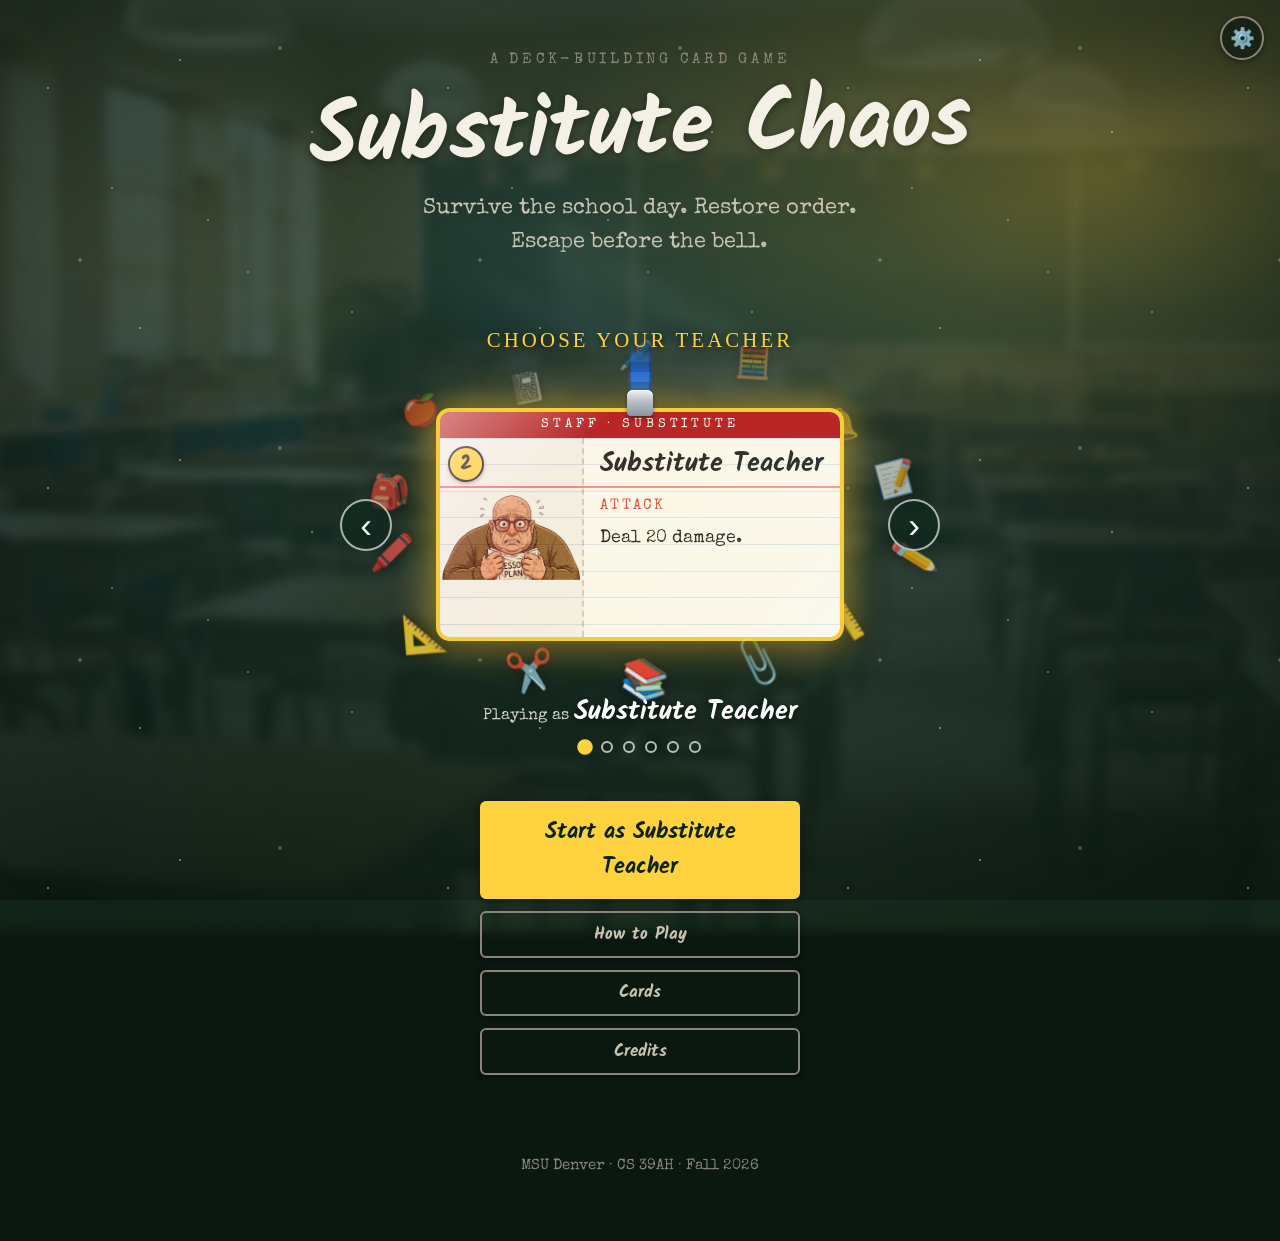
==== commit 61484797: "save profiles" ====
--- a/index.html
+++ b/index.html
@@ -150,6 +150,7 @@
     <script src="js/content/credits.js"></script>
     <script src="js/content/days.js"></script>
     <script src="js/content/teachers.js"></script>
+    <script src="js/engine/save.js"></script>   <!-- the save system: only file that touches localStorage saves -->
     <script src="js/ui/card.js"></script>
     <script src="js/ui/tutorial.js"></script>   <!-- NEW: renders cards on the tutorial screen -->
     <script src="js/ui/orbit.js"></script>
@@ -164,6 +165,7 @@
     <script src="js/ui/battle-fx.js"></script>
     <script src="js/ui/battle.js"></script>
     <script src="js/ui/teacher.js"></script>
+    <script src="js/ui/saves.js"></script>
     <script src="js/main.js"></script>
 </body>
 </html>
--- a/styles.css
+++ b/styles.css
@@ -4432,7 +4432,7 @@
    filled in by js/ui/teacher.js). A manila folder with two paper pages. */
 
 #screen[data-screen="teacher"] {
-    max-width: 1180px;
+    max-width: 1100px;
 }
 
 .teacher-screen {
@@ -4453,6 +4453,7 @@
         inset 0 0 0 1px rgba(120, 80, 30, 0.35),
         0 16px 34px rgba(0, 0, 0, 0.55);
     animation: file-in 0.5s cubic-bezier(0.2, 0.8, 0.3, 1) both;
+    zoom: 0.8;           /* shrinks everything in the folder evenly */
 }
 
 @keyframes file-in {
@@ -4478,7 +4479,7 @@
 /* The two pages inside */
 .staff-file__pages {
     display: grid;
-    grid-template-columns: minmax(260px, 0.8fr) 1.6fr;
+    grid-template-columns: minmax(240px, 0.6fr) 1.6fr;
     gap: var(--space-5);
 }
 
@@ -4505,7 +4506,26 @@
 }
 
 .staff-page--left {
+    display: flex;
+    align-items: center;     /* ID badge sits in the middle of the page */
     rotate: -0.6deg;
+}
+
+/* The starting deck goes across the whole folder, under both pages */
+.staff-page--deck {
+    grid-column: 1 / -1;
+}
+
+/* Stats and Home Turf side by side on the right page */
+.staff-row {
+    display: grid;
+    grid-template-columns: 1.3fr 1fr;
+    gap: var(--space-5);
+    margin-top: var(--space-5);
+}
+
+.staff-row .staff-page__heading {
+    margin-top: 0;
 }
 
 .staff-page__heading {
@@ -4653,8 +4673,8 @@
 /* ----- Home turf: a little taped photo ----- */
 .staff-home {
     position: relative;
-    width: 75%;
-    margin: var(--space-3) auto 0;
+    width: 70%;
+    margin: var(--space-4) auto 0;
     padding: 8px 8px 6px;
     background: #fff;
     box-shadow: 0 4px 10px rgba(0, 0, 0, 0.3);
@@ -4795,8 +4815,8 @@
 
 .staff-deck {
     display: grid;
-    grid-template-columns: repeat(auto-fill, minmax(290px, 1fr));
-    gap: var(--space-5) var(--space-4);
+    grid-template-columns: repeat(auto-fill, minmax(300px, 1fr));
+    gap: var(--space-5) var(--space-3);
 }
 
 .staff-deck__slot {
@@ -4903,10 +4923,235 @@
 
 /* Phones: pages stack */
 @media (max-width: 820px) {
-    .staff-file__pages {
+    .staff-file__pages,
+    .staff-row {
         grid-template-columns: 1fr;
     }
 
     .staff-file__flip--prev { left: -8px; }
     .staff-file__flip--next { right: -8px; }
+}
+
+/* ---------- SAVE SLOTS SCREEN ----------
+   Three manila folders, one per save (screens/saves.html,
+   filled in by js/ui/saves.js). */
+
+#screen[data-screen="saves"] {
+    max-width: 1040px;
+}
+
+.saves-screen {
+    display: flex;
+    flex-direction: column;
+    animation: fade-in 0.35s ease both;
+}
+
+.saves-screen__title {
+    margin: var(--space-4) 0 0;
+    text-align: center;
+}
+
+.saves-screen__subtitle {
+    margin: var(--space-1) 0 var(--space-6);
+    text-align: center;
+    color: var(--color-chalk-dim);
+}
+
+.save-slots {
+    display: grid;
+    grid-template-columns: repeat(3, minmax(0, 1fr));
+    gap: var(--space-5);
+}
+
+/* One folder */
+.save-slot {
+    position: relative;
+    display: flex;
+    flex-direction: column;
+    margin-top: 30px;           /* room for the tab */
+    padding: var(--space-3);
+    background: linear-gradient(160deg, #e9c98c 0%, #dcb877 55%, #cfa964 100%);
+    border-radius: 4px 12px 12px 12px;
+    box-shadow:
+        inset 0 0 0 1px rgba(120, 80, 30, 0.35),
+        0 12px 26px rgba(0, 0, 0, 0.5);
+    animation: file-in 0.45s cubic-bezier(0.2, 0.8, 0.3, 1) both;
+    animation-delay: calc(var(--slot, 0) * 0.08s);
+}
+
+.save-slot:nth-child(1) { rotate: -1deg; }
+.save-slot:nth-child(3) { rotate: 1deg; }
+
+.save-slot__tab {
+    position: absolute;
+    bottom: 100%;
+    left: 0;
+    padding: 5px 18px 3px;
+    background: #e9c98c;
+    border-radius: 10px 10px 0 0;
+    color: #5a3a14;
+    font-family: var(--font-body);
+    font-size: var(--size-small);
+    letter-spacing: 0.1em;
+    text-transform: uppercase;
+}
+
+.save-slot__page {
+    position: relative;
+    flex: 1;
+    display: flex;
+    flex-direction: column;
+    align-items: center;
+    padding: var(--space-4);
+    background:
+        repeating-linear-gradient(transparent 0 27px, rgba(90, 130, 200, 0.15) 27px 28px),
+        #fbf8f1;
+    border-radius: 3px;
+    color: #2a2a35;
+    text-align: center;
+}
+
+.save-slot__photo {
+    width: 55%;
+    aspect-ratio: 1;
+    overflow: hidden;
+    border: 3px solid #e4ded0;
+    border-radius: 8px;
+    background: #f1ece0;
+}
+
+.save-slot__photo img {
+    width: 100%;
+    height: 100%;
+    object-fit: cover;
+    object-position: top;
+}
+
+.save-slot__name {
+    margin: var(--space-2) 0 0;
+    font-family: var(--font-title);
+    font-size: 1.5rem;
+    color: #2a2a35;
+}
+
+.save-slot__where {
+    margin: 2px 0 var(--space-3);
+    font-family: var(--font-title);
+    font-weight: 700;
+    color: #b0332f;
+}
+
+.save-slot__facts {
+    width: 100%;
+    margin: 0 0 var(--space-4);
+    font-size: var(--size-small);
+}
+
+.save-slot__facts div {
+    display: flex;
+    justify-content: space-between;
+    padding: 2px 0;
+    border-bottom: 1px dashed rgba(42, 42, 53, 0.2);
+}
+
+.save-slot__facts dt { color: rgba(42, 42, 53, 0.65); }
+.save-slot__facts dd { margin: 0; font-weight: 700; }
+
+.save-slot__buttons {
+    display: flex;
+    flex-direction: column;
+    gap: var(--space-2);
+    width: 100%;
+    margin-top: auto;
+}
+
+/* Delete / Cancel: dark ink on the paper so they're readable */
+.save-slot .btn--secondary {
+    background: transparent;
+    border: 2px solid rgba(42, 42, 53, 0.45);
+    color: #2a2a35;
+}
+
+.save-slot .btn--secondary:hover,
+.save-slot .btn--secondary:focus-visible {
+    background: rgba(192, 38, 43, 0.1);
+    border-color: #c0262b;
+    color: #8a1418;
+}
+
+/* Empty slot: a dashed outline */
+.save-slot__page--empty {
+    justify-content: center;
+    min-height: 340px;
+    background: rgba(251, 248, 241, 0.55);
+    outline: 2px dashed rgba(90, 58, 20, 0.35);
+    outline-offset: -10px;
+}
+
+.save-slot__empty {
+    margin: 0;
+    font-family: var(--font-title);
+    font-size: 1.8rem;
+    color: rgba(42, 42, 53, 0.4);
+}
+
+.save-slot__hint {
+    margin: var(--space-2) 0 0;
+    font-size: var(--size-small);
+    color: rgba(42, 42, 53, 0.5);
+}
+
+/* "Are you sure?" note covering the folder */
+.save-slot__confirm {
+    position: absolute;
+    inset: 0;
+    display: flex;
+    flex-direction: column;
+    justify-content: center;
+    gap: var(--space-2);
+    padding: var(--space-4);
+    background: rgba(251, 248, 241, 0.97);
+    border: 3px solid #c0262b;
+    border-radius: 3px;
+    animation: fade-in 0.2s ease both;
+}
+
+.save-slot__confirm p {
+    margin: 0 0 var(--space-2);
+    font-family: var(--font-title);
+    font-weight: 700;
+    font-size: 1.2rem;
+    color: #8a1418;
+}
+
+/* Phones: folders stack */
+@media (max-width: 760px) {
+    .save-slots {
+        grid-template-columns: 1fr;
+    }
+}
+
+/* "Saved ✓" note that pops up in the corner after an autosave
+   (made by js/engine/save.js) */
+.save-toast {
+    position: fixed;
+    right: 20px;
+    bottom: 20px;
+    z-index: 300;
+    padding: 6px 14px;
+    border: 2px solid rgba(244, 240, 229, 0.6);
+    border-radius: 999px;
+    background: rgba(15, 36, 24, 0.9);
+    color: var(--color-chalk);
+    font-family: var(--font-title);
+    font-weight: 700;
+    pointer-events: none;
+    opacity: 0;
+    translate: 0 10px;
+    transition: opacity 0.3s ease, translate 0.3s ease;
+}
+
+.save-toast.is-showing {
+    opacity: 1;
+    translate: 0 0;
 }
